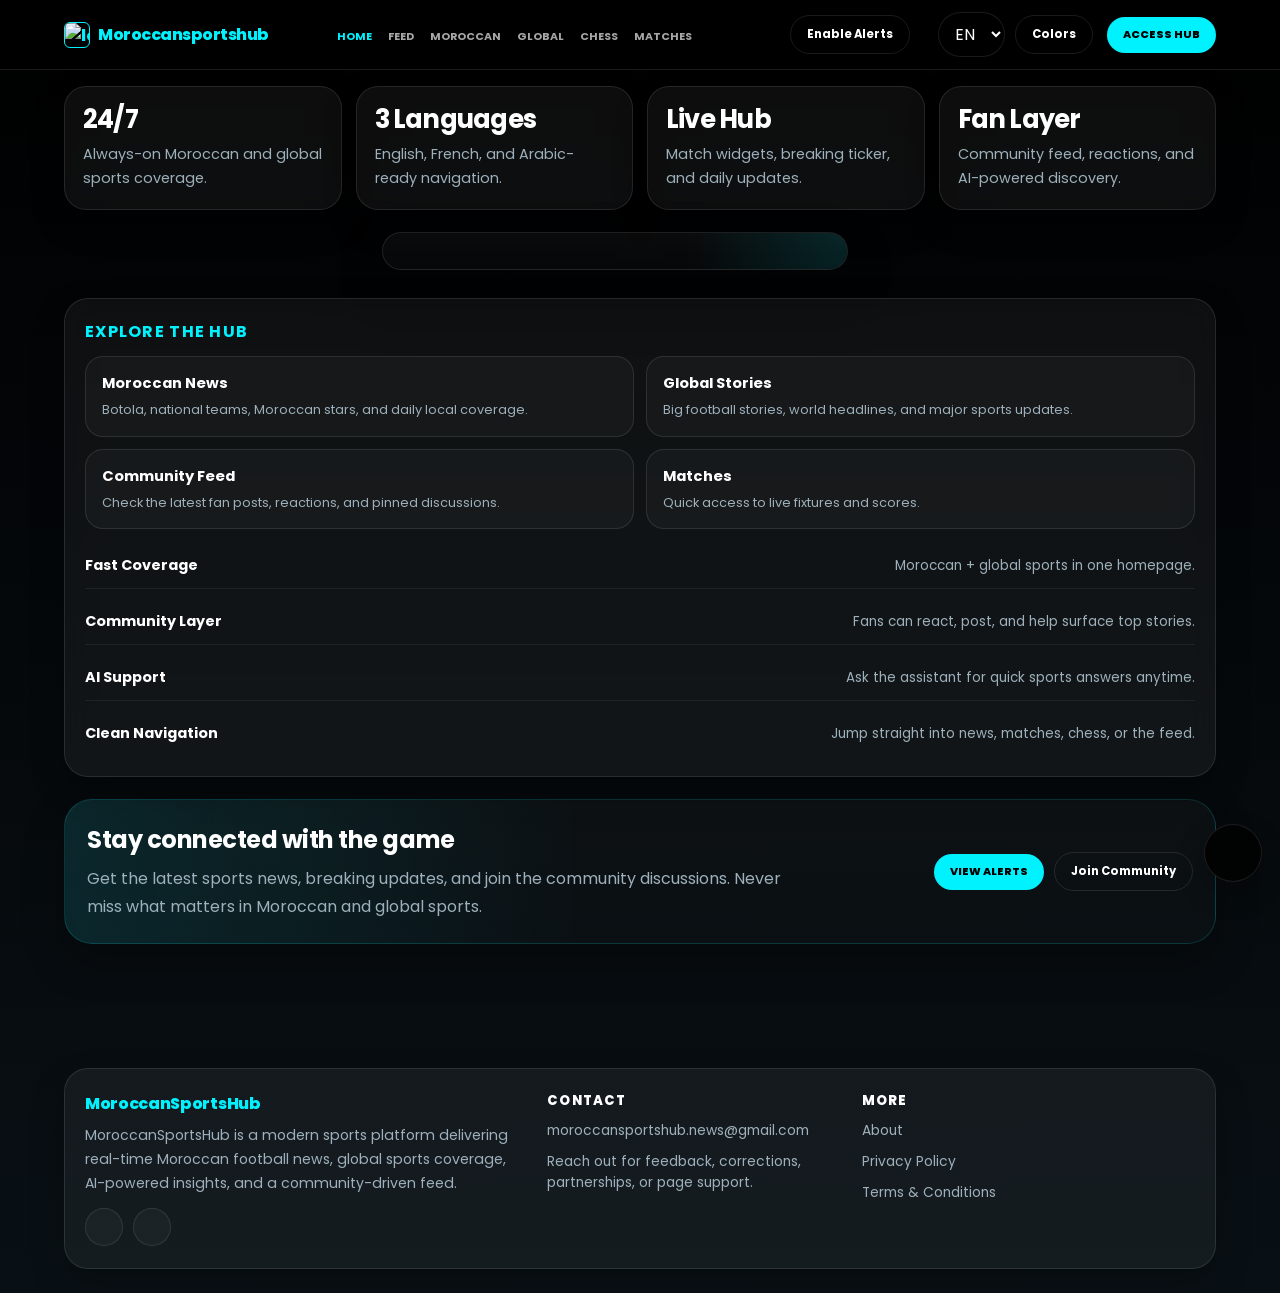
==== index.html @ 0320231d "Update index.html" ====
<!DOCTYPE html>
<html lang="en" dir="ltr">
<head>
  <meta charset="UTF-8" />
  <meta name="viewport" content="width=device-width, initial-scale=1.0" />
  <title>MoroccanSportsHub | Moroccan Football News, Botola, Atlas Lions & Live Scores</title>
  <!-- avatar-fix-v3: strict unsigned Cloudinary upload -->

  <meta name="description" content="MoroccanSportsHub delivers Moroccan football news, Botola updates, Atlas Lions coverage, transfers, live scores, fixtures, and major global sports stories in English, French, and Arabic." />
  <link rel="canonical" href="https://moroccansportshub.com/" />
  <meta property="og:title" content="MoroccanSportsHub | Moroccan Football News, Botola, Atlas Lions & Live Scores" />
  <meta property="og:description" content="Moroccan football news, Botola updates, Atlas Lions coverage, live scores, fixtures, transfers, and major global sports stories." />
  <meta property="og:type" content="website" />
  <meta name="twitter:card" content="summary_large_image" />
  <meta name="twitter:title" content="MoroccanSportsHub | Moroccan Football News, Botola, Atlas Lions & Live Scores" />
  <meta name="twitter:description" content="Moroccan football news, Botola updates, Atlas Lions coverage, live scores, fixtures, transfers, and major global sports stories." />
  <meta name="robots" content="index,follow,max-image-preview:large" />
  <meta name="keywords" content="Moroccan football news, Botola Pro news, Atlas Lions news, Morocco live scores, Morocco fixtures, Moroccan transfers, Wydad news, Raja news, FAR Rabat news, MoroccanSportsHub, global sports news" />
  <meta property="og:site_name" content="MoroccanSportsHub" />
  <meta property="og:url" content="https://moroccansportshub.com/" />
  <meta property="og:image" content="https://github.com/MCrashOut/Moroccansportsnews/blob/main/favicon.png/icon.png?raw=true" />
  <meta property="og:image:alt" content="MoroccanSportsHub logo" />
  <meta property="og:locale" content="en_US" />
  <meta name="twitter:image" content="https://github.com/MCrashOut/Moroccansportsnews/blob/main/favicon.png/icon.png?raw=true" />

  <link rel="manifest" href="manifest.json" />
  <meta name="theme-color" content="#000000" />
  <meta name="apple-mobile-web-app-capable" content="yes" />
  <meta name="mobile-web-app-capable" content="yes" />
  <meta name="apple-mobile-web-app-status-bar-style" content="black" />
  <link rel="icon" type="image/png" href="https://github.com/MCrashOut/Moroccansportsnews/blob/main/favicon.png/icon.png?raw=true" />
  <link rel="preconnect" href="https://fonts.googleapis.com" />
  <link rel="preconnect" href="https://fonts.gstatic.com" crossorigin />
  <link rel="preconnect" href="https://code.jquery.com" />
  <link rel="preconnect" href="https://cdnjs.cloudflare.com" />
  <link rel="preconnect" href="https://www.gstatic.com" />
  <link href="https://fonts.googleapis.com/css2?family=Poppins:wght@300;400;600;800&family=Playfair+Display:wght@700&display=swap" rel="stylesheet" />

  <script src="https://code.jquery.com/jquery-3.7.1.min.js"></script>
  <script src="https://cdnjs.cloudflare.com/ajax/libs/chess.js/0.10.3/chess.min.js"></script>
  <script src="https://cdnjs.cloudflare.com/ajax/libs/chessboard-js/1.0.0/chessboard-1.0.0.min.js"></script>
  <link rel="stylesheet" href="https://cdnjs.cloudflare.com/ajax/libs/chessboard-js/1.0.0/chessboard-1.0.0.min.css" />
  <script src="https://cdnjs.cloudflare.com/ajax/libs/font-awesome/6.5.2/js/all.min.js"></script>

  <script src="https://www.gstatic.com/firebasejs/10.7.1/firebase-app-compat.js"></script>
  <script src="https://www.gstatic.com/firebasejs/10.7.1/firebase-auth-compat.js"></script>
  <script src="https://www.gstatic.com/firebasejs/10.7.1/firebase-firestore-compat.js"></script>
  <script src="https://www.gstatic.com/firebasejs/10.7.1/firebase-storage-compat.js"></script>

  <script src="https://cdn.onesignal.com/sdks/web/v16/OneSignalSDK.page.js" defer></script>
  


  <script>
    window.OneSignalDeferred = window.OneSignalDeferred || [];
    OneSignalDeferred.push(async function(OneSignal) {
      await OneSignal.init({
        appId: "46c5b523-3a97-496f-bdab-acf12982bb4f",
        notifyButton: { enable: true },
        promptOptions: {
          slidedown: {
            enabled: true,
            autoPrompt: true,
            pageViews: 1,
            timeDelay: 3
          }
        }
      });
    });
  </script>

  <style>
    :root {
      --bg: #000000;
      --bg2: #091015;
      --card: rgba(255,255,255,.05);
      --border: rgba(255,255,255,.10);
      --text: #ffffff;
      --dim: #9db0bb;
      --cyan: #00f2fe;
      --red: #c1272d;
      --amber: #ffb020;
      --green: #1cc98a;
      --shadow: rgba(0,0,0,.28);
      --input-bg: #000000;
    }

    body.light {
      --bg: #f5f8fb;
      --bg2: #e9f0f7;
      --card: rgba(255,255,255,.78);
      --border: rgba(15,23,42,.10);
      --text: #0f172a;
      --dim: #475569;
      --cyan: #0ea5e9;
      --red: #dc2626;
      --amber: #d97706;
      --green: #16a34a;
      --shadow: rgba(15,23,42,.08);
      --input-bg: #ffffff;
    }

    * { box-sizing: border-box; margin: 0; padding: 0; font-family: Poppins, sans-serif; }
    html, body { min-height: 100%; }
    body {
      background: linear-gradient(180deg, var(--bg) 0%, var(--bg2) 100%);
      color: var(--text);
      overflow-x: hidden;
    }

    a { color: inherit; text-decoration: none; }
    button, select, input, textarea { font: inherit; }

    header {
      position: fixed;
      top: 0;
      left: 0;
      width: 100%;
      z-index: 3000;
      display: flex;
      align-items: center;
      justify-content: space-between;
      gap: 16px;
      padding: 12px 5%;
      background: color-mix(in srgb, var(--bg) 92%, transparent);
      backdrop-filter: blur(18px);
      border-bottom: 1px solid var(--border);
    }

    .logo {
      display: flex;
      align-items: center;
      gap: 8px;
      font-weight: 800;
      letter-spacing: -.5px;
      cursor: pointer;
      white-space: nowrap;
      color: var(--cyan);
    }
    .logo img {
      width: 26px;
      height: 26px;
      border-radius: 6px;
      border: 1px solid var(--cyan);
    }

    nav ul {
      display: flex;
      list-style: none;
      gap: 16px;
      align-items: center;
    }
    nav a {
      font-size: .68rem;
      text-transform: uppercase;
      font-weight: 700;
      opacity: .65;
      cursor: pointer;
    }
    nav a.active, nav a:hover { opacity: 1; color: var(--cyan); }

    .header-right {
      display: flex;
      align-items: center;
      gap: 14px;
    }

    .icon-btn {
      border: 0;
      background: transparent;
      color: var(--text);
      font-size: 1rem;
      cursor: pointer;
    }
    .icon-btn:hover { color: var(--cyan); }

    .mobile-menu-btn {
      display: none;
    }

    .auth-btn, .solid-btn {
      border: 0;
      background: var(--cyan);
      color: #000;
      font-weight: 800;
      text-transform: uppercase;
      border-radius: 999px;
      padding: 10px 16px;
      font-size: .68rem;
      cursor: pointer;
    }

    .ghost-btn {
      border: 1px solid var(--border);
      background: transparent;
      color: var(--text);
      border-radius: 999px;
      padding: 10px 16px;
      font-size: .72rem;
      font-weight: 700;
      cursor: pointer;
    }

    .amber-btn {
      border: 0;
      background: var(--amber);
      color: #000;
      border-radius: 999px;
      padding: 10px 16px;
      font-size: .72rem;
      font-weight: 700;
      cursor: pointer;
    }

    .green-btn {
      border: 0;
      background: var(--green);
      color: #000;
      border-radius: 999px;
      padding: 10px 16px;
      font-size: .72rem;
      font-weight: 700;
      cursor: pointer;
    }

    .page {
      display: none;
      min-height: 100vh;
      padding: 86px 5% 96px;
      animation: fade .22s ease;
    }
    .page.active { display: block; }
    @keyframes fade { from { opacity: 0 } to { opacity: 1 } }

    .search-overlay {
      position: fixed;
      top: 58px;
      left: 0;
      width: 100%;
      z-index: 2800;
      background: var(--bg);
      border-bottom: 1px solid var(--cyan);
      padding: 14px 5%;
      display: none;
      align-items: center;
      gap: 12px;
    }
    .search-overlay input {
      flex: 1;
      border: 0;
      outline: none;
      background: transparent;
      color: var(--text);
      font-size: 1rem;
    }

    .notif-wrap { position: relative; }
    .notif-badge {
      position: absolute;
      top: -8px;
      right: -8px;
      background: var(--red);
      color: #fff;
      font-size: .58rem;
      border-radius: 999px;
      min-width: 18px;
      height: 18px;
      display: none;
      align-items: center;
      justify-content: center;
      font-weight: 800;
      padding: 0 5px;
    }
    .notif-panel {
      position: fixed;
      top: 64px;
      right: 5%;
      width: min(360px, 92vw);
      max-height: 70vh;
      z-index: 3500;
      background: var(--bg);
      border: 1px solid var(--border);
      border-top: 2px solid var(--cyan);
      border-radius: 20px;
      overflow: hidden;
      display: none;
      box-shadow: 0 20px 50px rgba(0,0,0,.45);
    }
    .notif-header {
      padding: 14px 16px;
      display: flex;
      justify-content: space-between;
      align-items: center;
      border-bottom: 1px solid var(--border);
      font-size: .76rem;
      font-weight: 800;
      color: var(--cyan);
    }
    .notif-list {
      max-height: calc(70vh - 48px);
      overflow-y: auto;
    }
    .notif-item {
      padding: 14px 16px;
      border-bottom: 1px solid rgba(255,255,255,.05);
      font-size: .76rem;
      color: var(--dim);
      cursor: pointer;
    }
    .notif-item:hover { background: rgba(255,255,255,.04); }
    .notif-item.unread {
      background: rgba(0,242,254,.05);
      color: var(--text);
      border-left: 3px solid var(--cyan);
    }

    .home-grid {
      display: grid;
      grid-template-columns: 290px minmax(0, 1fr) 340px;
      gap: 28px;
      align-items: start;
    }
    .side-col {
      border-right: 1px solid var(--border);
      padding-right: 20px;
    }
    .side-item {
      padding: 14px 0;
      border-bottom: 1px solid rgba(255,255,255,.06);
      cursor: pointer;
      transition: transform .18s ease, color .18s ease, opacity .18s ease;
    }
    .side-item h4 {
      font-size: .86rem;
      font-weight: 600;
      color: var(--dim);
      line-height: 1.55;
    }
    .side-item:hover {
      transform: translateX(4px);
    }
    .side-item:hover h4 { color: var(--cyan); }

    .feature {
      position: relative;
      background: linear-gradient(180deg, rgba(255,255,255,.04), rgba(255,255,255,.02));
      border: 1px solid var(--border);
      border-radius: 28px;
      padding: 18px;
      box-shadow: 0 20px 48px var(--shadow);
      overflow: hidden;
    }
    .feature::before {
      content: "";
      position: absolute;
      inset: 0;
      background: radial-gradient(circle at top right, rgba(0,242,254,.12), transparent 35%);
      pointer-events: none;
    }
    .hero-kicker {
      display: inline-flex;
      align-items: center;
      gap: 8px;
      margin-bottom: 12px;
      padding: 8px 12px;
      border-radius: 999px;
      border: 1px solid rgba(0,242,254,.22);
      background: rgba(0,242,254,.10);
      color: var(--cyan);
      font-size: .72rem;
      font-weight: 800;
      text-transform: uppercase;
      letter-spacing: .08em;
    }
    .hero-meta {
      display: flex;
      gap: 10px;
      flex-wrap: wrap;
      align-items: center;
      margin: 0 0 16px;
    }
    .hero-pill {
      display: inline-flex;
      align-items: center;
      gap: 6px;
      padding: 7px 11px;
      border-radius: 999px;
      background: rgba(255,255,255,.05);
      border: 1px solid var(--border);
      color: var(--dim);
      font-size: .72rem;
      font-weight: 700;
    }
    .feature h1 {
      font-family: 'Playfair Display', serif;
      font-size: clamp(2rem, 3.4vw, 3rem);
      line-height: 1.04;
      margin-bottom: 16px;
      cursor: pointer;
      max-width: 14ch;
      letter-spacing: -.03em;
    }
    .feature img {
      width: 100%;
      min-height: 320px;
      max-height: 520px;
      object-fit: cover;
      border-radius: 22px;
      border: 1px solid var(--border);
      margin-bottom: 16px;
      cursor: pointer;
      display: block;
      box-shadow: 0 18px 40px rgba(0,0,0,.24);
    }
    .feature-summary {
      color: var(--dim);
      line-height: 1.75;
      font-size: .98rem;
      max-width: 68ch;
      margin-bottom: 16px;
    }
    .feature-cta-row {
      display: flex;
      align-items: center;
      justify-content: space-between;
      gap: 14px;
      flex-wrap: wrap;
    }
    .feature-cta-row .solid-btn {
      padding: 12px 18px;
      font-size: .76rem;
      box-shadow: 0 14px 30px rgba(0,242,254,.18);
    }

    .mini-card, .post-card, .profile-box, .board-box, .widget-area {
      background: var(--card);
      border: 1px solid var(--border);
      border-radius: 22px;
      padding: 20px;
      backdrop-filter: blur(14px);
      box-shadow: 0 14px 32px var(--shadow);
    }

    .mini-card {
      margin-bottom: 14px;
      cursor: pointer;
      transition: transform .18s ease, border-color .18s ease, box-shadow .18s ease;
    }
    .mini-card:hover {
      transform: translateY(-4px);
      border-color: rgba(0,242,254,.26);
      box-shadow: 0 20px 40px rgba(0,0,0,.28);
    }
    .mini-card h3 {
      font-size: 1.02rem;
      line-height: 1.42;
      margin-bottom: 10px;
      letter-spacing: -.01em;
    }
    .mini-card p {
      color: var(--dim);
      line-height: 1.65;
      font-size: .84rem;
    }
    .mini-card img, .feature img, #detail-image-wrap img {
      image-rendering: auto;
      filter: saturate(1.04) contrast(1.03);
    }
    html[dir="rtl"] .hero-meta, html[dir="rtl"] .detail-top-meta, html[dir="rtl"] .mini-card-meta, html[dir="rtl"] .hero-floating-badges {
      justify-content: flex-start;
    }
    .mini-card-tag {
      display: inline-flex;
      align-items: center;
      gap: 8px;
      color: var(--cyan);
      font-size: .7rem;
      margin-bottom: 10px;
      font-weight: 800;
      text-transform: uppercase;
      letter-spacing: .08em;
    }

    .section-title {
      font-size: 1.08rem;
      margin-bottom: 18px;
      color: var(--cyan);
      text-transform: uppercase;
      letter-spacing: .14em;
      font-weight: 800;
    }

    .feed-shell { max-width: 900px; margin: 0 auto; }
    .composer {
      background: var(--card);
      border: 1px solid var(--border);
      border-radius: 999px;
      padding: 14px 18px;
      display: flex;
      justify-content: space-between;
      align-items: center;
      margin-bottom: 22px;
      cursor: pointer;
      box-shadow: 0 12px 28px var(--shadow);
    }
    .composer span { color: var(--dim); font-size: .88rem; }

    .post-card {
      position: relative;
      margin-bottom: 18px;
    }
    .post-card.pinned {
      border: 2px solid var(--cyan);
      box-shadow: 0 0 0 1px rgba(0,242,254,.15), 0 18px 40px var(--shadow);
    }
    .post-meta {
      display: flex;
      align-items: center;
      justify-content: space-between;
      gap: 12px;
      margin-bottom: 10px;
    }
    .post-user {
      color: var(--cyan);
      font-weight: 800;
      font-size: .92rem;
    }
    .post-time { color: var(--dim); font-size: .74rem; }
    .post-text { line-height: 1.65; color: var(--text); white-space: pre-wrap; }

    .post-media {
      margin-top: 14px;
      border-radius: 16px;
      overflow: hidden;
      border: 1px solid var(--border);
      background: rgba(0,0,0,.15);
    }
    .post-media img, .post-media video {
      width: 100%;
      max-height: 480px;
      display: block;
      object-fit: cover;
      background: #000;
    }

    .admin-controls {
      position: absolute;
      top: 18px;
      right: 18px;
      display: flex;
      gap: 14px;
      align-items: center;
    }
    .admin-controls i {
      cursor: pointer;
      opacity: .48;
      transition: .2s;
    }
    .admin-controls i:hover { opacity: 1; }
    .pin-on { color: var(--cyan); opacity: 1 !important; }
    .ban-on { color: var(--amber); opacity: 1 !important; }
    .delete-on { color: var(--red); }

    .post-actions, .reaction-bar {
      display: flex;
      gap: 14px;
      align-items: center;
      border-top: 1px solid var(--border);
      margin-top: 16px;
      padding-top: 14px;
      flex-wrap: wrap;
    }
    .feed-react-btn, .react-btn, .share-btn {
      border: 0;
      background: transparent;
      color: var(--text);
      display: inline-flex;
      align-items: center;
      gap: 6px;
      filter: grayscale(1);
      font-weight: 700;
      font-size: .88rem;
      cursor: pointer;
    }
    .feed-react-btn.active, .react-btn.active, .share-btn:hover {
      color: var(--cyan);
      filter: grayscale(0);
    }
    .react-count { color: var(--cyan); font-weight: 800; }

    .profile-box {
      max-width: 520px;
      margin: 24px auto;
      border-radius: 24px;
      text-align: center;
    }
    .profile-email { color: var(--dim); margin: 8px 0 18px; }
    .profile-avatar-wrap { display:flex; flex-direction:column; align-items:center; gap:12px; margin:8px 0 18px; }
    .profile-avatar-preview {
      width: 92px;
      height: 92px;
      border-radius: 50%;
      object-fit: cover;
      border: 2px solid var(--border);
      background: color-mix(in srgb, var(--bg) 82%, var(--card));
      box-shadow: 0 10px 24px var(--shadow);
    }
    .profile-avatar-fallback {
      width: 92px;
      height: 92px;
      border-radius: 50%;
      border: 2px solid var(--border);
      display:flex;
      align-items:center;
      justify-content:center;
      font-weight: 800;
      color: var(--cyan);
      background: color-mix(in srgb, var(--bg) 82%, var(--card));
      box-shadow: 0 10px 24px var(--shadow);
      font-size: 1.25rem;
    }
    .profile-file-note {
      color: var(--dim);
      font-size: .75rem;
      line-height: 1.5;
      text-align: center;
      margin-top: 2px;
    }
    .post-user-wrap {
      display:flex;
      align-items:center;
      gap:12px;
      min-width: 0;
    }
    .post-avatar {
      width: 42px;
      height: 42px;
      border-radius: 50%;
      object-fit: cover;
      border: 1px solid var(--border);
      background: color-mix(in srgb, var(--bg) 82%, var(--card));
      flex-shrink: 0;
    }
    .post-avatar-fallback {
      width: 42px;
      height: 42px;
      border-radius: 50%;
      border: 1px solid var(--border);
      display:flex;
      align-items:center;
      justify-content:center;
      color: var(--cyan);
      font-weight: 800;
      background: color-mix(in srgb, var(--bg) 82%, var(--card));
      flex-shrink: 0;
      font-size: .9rem;
    }
    .post-user-copy { min-width:0; }
    .post-user-copy .post-user, .post-user-copy .post-time { overflow-wrap:anywhere; }

    .news-grid {
      display: grid;
      grid-template-columns: repeat(auto-fill, minmax(280px, 1fr));
      gap: 18px;
    }

    .admin-grid {
      display: grid;
      grid-template-columns: 1fr;
      gap: 18px;
      max-width: 900px;
      margin: 0 auto;
    }

    .admin-user-row {
      display: flex;
      flex-wrap: wrap;
      justify-content: space-between;
      gap: 14px;
      align-items: center;
    }

    .board-box {
      max-width: 560px;
      margin: 28px auto 0;
      text-align: center;
    }
    #myBoard { max-width: 100%; width: 460px; margin: 0 auto; }

    .widget-area {
      background: var(--card);
      min-height: 800px;
      border-radius: 20px;
      border: 1px solid var(--border);
      padding: 10px;
      overflow: hidden;
    }

    .file-note {
      color: var(--dim);
      font-size: .75rem;
      text-align: left;
      margin-top: 6px;
    }

    .top-controls {
      display: flex;
      gap: 10px;
      align-items: center;
      flex-wrap: wrap;
    }
    .top-controls select {
      background: var(--input-bg);
      color: var(--text);
      border: 1px solid var(--border);
      border-radius: 999px;
      padding: 9px 12px;
      outline: none;
    }

    .modal {
      display: none;
      position: fixed;
      inset: 0;
      z-index: 5000;
      background: rgba(0,0,0,.95);
      align-items: flex-start;
      justify-content: center;
      padding: max(18px, env(safe-area-inset-top, 0px) + 18px) 16px 24px;
      overflow-y: auto;
      -webkit-overflow-scrolling: touch;
    }
    .modal-content {
      position: relative;
      width: min(560px, 92vw);
      margin: auto;
      background: color-mix(in srgb, var(--bg) 92%, var(--card));
      border: 1px solid var(--border);
      border-radius: 28px;
      padding: 28px;
      text-align: center;
      color: var(--text);
      max-height: calc(100vh - 48px);
      overflow-y: auto;
    }
    .close {
      position: absolute;
      top: 14px;
      right: 20px;
      color: var(--cyan);
      font-size: 2rem;
      cursor: pointer;
    }
    .auth-tabs-row {
      display: flex;
      border-bottom: 1px solid var(--border);
      margin-bottom: 18px;
    }
    .auth-tab {
      flex: 1;
      padding: 12px;
      cursor: pointer;
      font-weight: 800;
      opacity: .4;
    }
    .auth-tab.active {
      color: var(--cyan);
      opacity: 1;
      border-bottom: 3px solid var(--cyan);
    }
    .auth-input, textarea, input[type="file"] {
      width: 100%;
      background: var(--input-bg);
      border: 1px solid var(--border);
      border-radius: 14px;
      color: var(--text);
      outline: none;
      padding: 14px;
      margin: 10px 0;
      resize: vertical;
    }

    .mobile-drawer {
      display: none;
      position: fixed;
      top: 0;
      left: -320px;
      width: 300px;
      max-width: 85vw;
      height: 100vh;
      background: color-mix(in srgb, var(--bg) 96%, transparent);
      border-right: 1px solid var(--border);
      z-index: 4500;
      transition: left .25s ease;
      padding: 18px 16px;
      overflow-y: auto;
      backdrop-filter: blur(18px);
    }
    .mobile-drawer.open { left: 0; }

    .drawer-backdrop {
      display: none;
      position: fixed;
      inset: 0;
      background: rgba(0,0,0,.65);
      z-index: 4400;
    }
    .drawer-backdrop.show { display: block; }

    .drawer-head {
      display: flex;
      align-items: center;
      justify-content: space-between;
      margin-bottom: 18px;
    }

    .drawer-top-actions {
      display: flex;
      flex-direction: column;
      gap: 10px;
      margin-bottom: 18px;
    }

    .drawer-links {
      display: flex;
      flex-direction: column;
      gap: 10px;
    }
    .drawer-links button {
      width: 100%;
      border: 1px solid var(--border);
      background: rgba(255,255,255,.03);
      color: var(--text);
      border-radius: 16px;
      padding: 14px;
      display: flex;
      gap: 12px;
      align-items: flex-start;
      text-align: left;
      cursor: pointer;
    }
    .drawer-links button i {
      color: var(--cyan);
      font-size: 1rem;
      margin-top: 2px;
    }
    .drawer-links button div {
      display: flex;
      flex-direction: column;
      gap: 2px;
    }
    .drawer-links button div span {
      color: var(--dim);
      font-size: .75rem;
      line-height: 1.4;
    }

    @media (max-width: 1100px) {
      .home-grid { grid-template-columns: 1fr; }
      .side-col { border-right: none; padding-right: 0; }
    }

    @media (max-width: 1024px) {
      header nav { display: none; }
      .page { padding-bottom: 104px; }
      .desktop-only-mobile-hide { display: none !important; }
      .mobile-menu-btn { display: inline-flex; }
      .mobile-drawer { display: block; }
    }

    @media (max-width: 640px) {
      header { padding: 12px 14px; }
      .logo { font-size: .98rem; }
      .logo img { width: 22px; height: 22px; }
      .header-right { gap: 10px; }
      .auth-btn, .solid-btn, .ghost-btn, .amber-btn, .green-btn { padding: 10px 14px; }
      .feature h1 { font-size: 1.85rem; }
      .feature img { min-height: 230px; max-height: 360px; }
      .feature-summary { font-size: .9rem; }
      .post-card, .mini-card, .profile-box, .board-box, .widget-area, .feature { padding: 16px; }
      .section-title { font-size: 1rem; }
      .notif-panel { right: 14px; width: calc(100vw - 28px); }
      .page { padding: 78px 14px 100px; }
      .desktop-mobile-hide { display: none !important; }
    }

    html[dir="rtl"] body,
    html[dir="rtl"] .drawer-links button,
    html[dir="rtl"] .notif-item,
    html[dir="rtl"] .post-text,
    html[dir="rtl"] .modal-content,
    html[dir="rtl"] .mini-card,
    html[dir="rtl"] .post-card,
    html[dir="rtl"] .feature,
    html[dir="rtl"] .profile-box {
      text-align: right;
    }

    .drawer-label {
      margin: 10px 2px 2px;
      font-size: .68rem;
      letter-spacing: .08em;
      text-transform: uppercase;
      color: var(--dim);
      font-weight: 800;
    }

    .filter-bar { display:flex; gap:10px; flex-wrap:wrap; margin-bottom:18px; }
    .filter-chip { border:1px solid var(--border); background:transparent; color:var(--text); border-radius:999px; padding:10px 14px; font-weight:700; cursor:pointer; font-size:.8rem; }
    .filter-chip.active, .filter-chip:hover { background:var(--cyan); color:#000; border-color:var(--cyan); }
    .category-card { cursor:pointer; min-height:170px; display:flex; flex-direction:column; justify-content:space-between; }
    .category-card h3 { font-size:1.15rem; margin-bottom:8px; }
    .category-card p { color:var(--dim); line-height:1.6; font-size:.88rem; }
    .subpage-top { display:flex; justify-content:space-between; align-items:center; gap:12px; flex-wrap:wrap; margin-bottom:16px; }
    .color-grid { display:grid; grid-template-columns:repeat(2,1fr); gap:12px; text-align:left; margin-top:16px; }
    .color-grid label { font-size:.75rem; color:var(--dim); font-weight:700; }
    .color-grid input[type="color"] { width:100%; height:44px; border:none; background:transparent; padding:0; }
    @media (max-width:640px){ .color-grid { grid-template-columns:1fr; } }

    @media (max-width: 767px) {
      #desktop-color-btn,
      .drawer-color-btn {
        display: none !important;
      }
    }

    .ai-fab {
      position: fixed;
      right: 18px;
      bottom: 18px;
      z-index: 4600;
      width: 58px;
      height: 58px;
      border-radius: 999px;
      border: 1px solid var(--border);
      background: color-mix(in srgb, var(--bg) 88%, var(--card));
      color: var(--cyan);
      display: flex;
      align-items: center;
      justify-content: center;
      box-shadow: 0 12px 28px var(--shadow);
      cursor: pointer;
      backdrop-filter: blur(12px);
    }
    .ai-panel {
      position: fixed;
      right: 18px;
      bottom: 86px;
      width: min(360px, calc(100vw - 28px));
      max-height: 70vh;
      z-index: 4601;
      display: none;
      flex-direction: column;
      background: color-mix(in srgb, var(--bg) 92%, var(--card));
      border: 1px solid var(--border);
      border-radius: 20px;
      box-shadow: 0 20px 50px rgba(0,0,0,.45);
      overflow: hidden;
      backdrop-filter: blur(16px);
    }
    .ai-header {
      padding: 14px 16px;
      border-bottom: 1px solid var(--border);
      color: var(--cyan);
      font-weight: 800;
      display: flex;
      justify-content: space-between;
      align-items: center;
      gap: 12px;
    }
    .ai-messages {
      padding: 14px;
      overflow-y: auto;
      display: flex;
      flex-direction: column;
      gap: 10px;
      min-height: 180px;
      max-height: 42vh;
    }
    .ai-msg {
      padding: 10px 12px;
      border-radius: 14px;
      line-height: 1.5;
      font-size: .84rem;
      white-space: pre-wrap;
    }
    .ai-msg.bot {
      background: var(--card);
      border: 1px solid var(--border);
      color: var(--text);
    }
    .ai-msg.user {
      align-self: flex-end;
      background: rgba(0,242,254,.14);
      border: 1px solid rgba(0,242,254,.25);
      color: var(--text);
    }
    .ai-quick {
      padding: 0 14px 12px;
      display: flex;
      flex-wrap: wrap;
      gap: 8px;
    }
    .ai-quick button {
      border: 1px solid var(--border);
      background: transparent;
      color: var(--text);
      border-radius: 999px;
      padding: 8px 10px;
      font-size: .72rem;
      cursor: pointer;
    }
    .ai-input-wrap {
      display: flex;
      gap: 8px;
      padding: 14px;
      border-top: 1px solid var(--border);
    }
    .ai-input-wrap input {
      flex: 1;
      min-width: 0;
      background: var(--input-bg);
      color: var(--text);
      border: 1px solid var(--border);
      border-radius: 12px;
      padding: 12px;
      outline: none;
    }
    @media (max-width: 1024px) {
      .ai-fab { bottom: 84px; }
      .ai-panel { bottom: 152px; }
    }


    /* ===== NEXT UPGRADE PACK ===== */
    .breaking-ticker {
      margin: 0 5%;
      margin-top: 74px;
      margin-bottom: -52px;
      position: relative;
      z-index: 2500;
      border: 1px solid var(--border);
      border-radius: 18px;
      background: linear-gradient(90deg, rgba(193,39,45,.18), rgba(0,242,254,.08));
      box-shadow: 0 12px 28px var(--shadow);
      overflow: hidden;
    }
    .breaking-ticker-inner {
      display: grid;
      grid-template-columns: 150px minmax(0, 1fr);
      align-items: center;
      min-height: 48px;
    }
    .ticker-label {
      height: 100%;
      display: flex;
      align-items: center;
      justify-content: center;
      gap: 8px;
      background: rgba(193,39,45,.30);
      color: #fff;
      font-size: .74rem;
      font-weight: 900;
      text-transform: uppercase;
      letter-spacing: .10em;
      padding: 0 14px;
      white-space: nowrap;
    }
    .ticker-track {
      position: relative;
      overflow: hidden;
      min-width: 0;
    }
    .ticker-scroll {
      display: inline-flex;
      align-items: center;
      gap: 30px;
      white-space: nowrap;
      padding-left: 22px;
      animation: tickerMove 42s linear infinite;
      will-change: transform;
    }
    .ticker-item {
      display: inline-flex;
      align-items: center;
      gap: 10px;
      color: var(--text);
      font-size: .84rem;
      font-weight: 700;
      cursor: pointer;
    }
    .ticker-item i {
      color: var(--gold);
    }
    @keyframes tickerMove {
      0% { transform: translateX(0); }
      100% { transform: translateX(-50%); }
    }

    .skeleton-card,
    .skeleton-line,
    .skeleton-pill {
      position: relative;
      overflow: hidden;
      background: rgba(255,255,255,.06);
    }
    .skeleton-card::after,
    .skeleton-line::after,
    .skeleton-pill::after {
      content: "";
      position: absolute;
      inset: 0;
      transform: translateX(-100%);
      background: linear-gradient(90deg, transparent, rgba(255,255,255,.14), transparent);
      animation: shimmer 1.4s infinite;
    }
    @keyframes shimmer {
      100% { transform: translateX(100%); }
    }
    .home-skeleton {
      display: grid;
      grid-template-columns: 290px minmax(0, 1fr) 340px;
      gap: 28px;
      align-items: start;
    }
    .skeleton-stack { display: flex; flex-direction: column; gap: 14px; }
    .skeleton-side {
      height: 74px;
      border-radius: 18px;
      border: 1px solid var(--border);
    }
    .skeleton-feature {
      border-radius: 28px;
      border: 1px solid var(--border);
      padding: 18px;
    }
    .skeleton-image {
      width: 100%;
      height: 340px;
      border-radius: 22px;
      margin-bottom: 16px;
    }
    .skeleton-line {
      height: 14px;
      border-radius: 999px;
      margin-bottom: 10px;
    }
    .skeleton-line.w-90 { width: 90%; }
    .skeleton-line.w-70 { width: 70%; }
    .skeleton-line.w-55 { width: 55%; }
    .skeleton-pill {
      width: 110px;
      height: 32px;
      border-radius: 999px;
      margin-bottom: 14px;
    }

    .detail-layout {
      display: grid;
      gap: 18px;
      text-align: left;
    }
    .detail-top-meta {
      display: flex;
      flex-wrap: wrap;
      gap: 10px;
      justify-content: center;
    }
    .detail-chip {
      display: inline-flex;
      align-items: center;
      gap: 7px;
      padding: 8px 12px;
      border-radius: 999px;
      border: 1px solid var(--border);
      background: rgba(255,255,255,.04);
      color: var(--dim);
      font-size: .72rem;
      font-weight: 800;
      text-transform: uppercase;
      letter-spacing: .08em;
    }
    .detail-image-wrap {
      border-radius: 22px;
      overflow: hidden;
      border: 1px solid var(--border);
      background: rgba(255,255,255,.03);
      box-shadow: 0 18px 38px rgba(0,0,0,.26);
    }
    .detail-image-wrap img {
      width: 100%;
      max-height: 360px;
      object-fit: cover;
      display: block;
    }
    .detail-summary {
      color: var(--text);
      line-height: 1.8;
      font-size: .96rem;
      background: rgba(255,255,255,.03);
      border: 1px solid var(--border);
      border-radius: 18px;
      padding: 18px;
    }

    @media (max-width: 1100px) {
      .home-skeleton { grid-template-columns: 1fr; }
      .breaking-ticker { margin-bottom: -40px; }
    }
    @media (max-width: 640px) {
      .site-footer { margin: 22px 14px 18px; padding: 18px 16px; }
      .footer-grid { grid-template-columns: 1fr; }
      .breaking-ticker {
        margin: 66px 14px -34px;
      }
      .breaking-ticker-inner {
        grid-template-columns: 1fr;
      }
      .ticker-label {
        justify-content: flex-start;
        padding: 10px 14px 0;
        background: transparent;
      }
      .ticker-track {
        padding-bottom: 10px;
      }
      .ticker-scroll {
        animation-duration: 34s;
        padding-left: 14px;
      }
      .detail-summary {
        font-size: .9rem;
        padding: 14px;
      }
      .modal {
        padding-top: max(12px, env(safe-area-inset-top, 0px) + 12px);
      }
      .modal-content {
        width: min(560px, calc(100vw - 20px));
        max-height: calc(100vh - 24px);
        border-radius: 22px;
        padding: 18px;
      }
    }

  
    .site-footer {
      margin: 28px 5% 24px;
      border: 1px solid var(--border);
      border-radius: 24px;
      background: var(--card);
      box-shadow: 0 14px 32px var(--shadow);
      padding: 22px 20px;
    }
    .footer-grid {
      display: grid;
      grid-template-columns: 1.2fr .8fr .9fr;
      gap: 18px;
      align-items: start;
    }
    .footer-brand { color: var(--cyan); font-weight: 800; margin-bottom: 8px; letter-spacing: -.02em; }
    .footer-copy { color: var(--dim); line-height: 1.7; font-size: .88rem; }
    .footer-title { color: var(--text); font-size: .82rem; font-weight: 800; text-transform: uppercase; letter-spacing: .08em; margin-bottom: 10px; }
    .footer-links, .footer-contact { display: flex; flex-direction: column; gap: 10px; }
    .footer-links a, .footer-contact a, .footer-contact span { color: var(--dim); font-size: .86rem; line-height: 1.5; }
    .footer-links a:hover, .footer-contact a:hover { color: var(--cyan); }
    .footer-social { display: flex; gap: 10px; flex-wrap: wrap; margin-top: 12px; }
    .footer-social a {
      width: 38px; height: 38px; border-radius: 999px; border: 1px solid var(--border);
      display: inline-flex; align-items: center; justify-content: center; color: var(--text); background: rgba(255,255,255,.03);
    }
    .footer-social a:hover { color: var(--cyan); border-color: rgba(0,242,254,.35); }

  
    .home-bottom-section {
      margin-top: 28px;
      display: grid;
      grid-template-columns: 1fr;
      gap: 20px;
      align-items: start;
    }
    .home-bottom-card {
      background: var(--card);
      border: 1px solid var(--border);
      border-radius: 24px;
      padding: 20px;
      box-shadow: 0 14px 32px var(--shadow);
      backdrop-filter: blur(14px);
    }
    .home-bottom-card h3 {
      color: var(--cyan);
      font-size: 1rem;
      margin-bottom: 12px;
      text-transform: uppercase;
      letter-spacing: .08em;
    }
    .home-quick-grid {
      display: grid;
      grid-template-columns: repeat(2, minmax(0, 1fr));
      gap: 12px;
    }
    .home-quick-btn {
      border: 1px solid var(--border);
      border-radius: 18px;
      background: rgba(255,255,255,.03);
      color: var(--text);
      padding: 16px;
      text-align: left;
      cursor: pointer;
      transition: transform .18s ease, border-color .18s ease, background .18s ease;
    }
    .home-quick-btn:hover {
      transform: translateY(-2px);
      border-color: rgba(0,242,254,.28);
      background: rgba(0,242,254,.05);
    }
    .home-quick-btn strong {
      display: block;
      color: var(--text);
      margin-bottom: 6px;
      font-size: .92rem;
    }
    .home-quick-btn span {
      display: block;
      color: var(--dim);
      font-size: .8rem;
      line-height: 1.55;
    }
    .home-mini-list {
      display: flex;
      flex-direction: column;
      gap: 10px;
    }
    .home-mini-row {
      display: flex;
      justify-content: space-between;
      gap: 12px;
      align-items: center;
      padding: 12px 0;
      border-bottom: 1px solid rgba(255,255,255,.06);
      color: var(--dim);
      font-size: .84rem;
    }
    .home-mini-row strong {
      color: var(--text);
      font-size: .9rem;
    }
    .feed-tabs {
      display: flex;
      gap: 10px;
      flex-wrap: wrap;
      margin: 0 0 16px;
    }
    .feed-tab {
      border: 1px solid var(--border);
      background: transparent;
      color: var(--text);
      border-radius: 999px;
      padding: 10px 14px;
      font-size: .8rem;
      font-weight: 700;
      cursor: pointer;
    }
    .feed-tab.active,
    .feed-tab:hover {
      background: var(--cyan);
      color: #000;
      border-color: var(--cyan);
    }

  
    @media (max-width: 900px) {
      .home-bottom-section {
        grid-template-columns: 1fr;
      }
    }
    @media (max-width: 640px) {
      .home-quick-grid {
        grid-template-columns: 1fr;
      }
      .home-bottom-card {
        padding: 16px;
      }
    }

  
    .article-shell {
      max-width: 960px;
      margin: 0 auto;
    }
    .article-back-row {
      display: flex;
      gap: 10px;
      align-items: center;
      margin-bottom: 18px;
      flex-wrap: wrap;
    }
    .article-title {
      font-family: 'Playfair Display', serif;
      font-size: clamp(2rem, 4vw, 3.2rem);
      line-height: 1.08;
      letter-spacing: -.03em;
      margin: 10px 0 14px;
      color: var(--text);
    }
    .article-lead {
      color: var(--dim);
      line-height: 1.8;
      font-size: 1rem;
      margin-bottom: 18px;
    }
    .article-hero {
      border-radius: 26px;
      overflow: hidden;
      border: 1px solid var(--border);
      background: rgba(255,255,255,.03);
      box-shadow: 0 18px 40px rgba(0,0,0,.24);
      margin-bottom: 20px;
    }
    .article-hero img {
      width: 100%;
      max-height: 520px;
      object-fit: cover;
      display: block;
    }
    .article-body-card {
      background: var(--card);
      border: 1px solid var(--border);
      border-radius: 24px;
      padding: 22px;
      box-shadow: 0 14px 32px var(--shadow);
      margin-bottom: 18px;
    }
    .article-body-copy {
      color: var(--text);
      line-height: 1.9;
      font-size: 1rem;
      white-space: pre-wrap;
    }
    .article-side-grid {
      display: grid;
      grid-template-columns: 1fr 1fr;
      gap: 18px;
      margin-top: 18px;
    }
    .article-info-box {
      background: var(--card);
      border: 1px solid var(--border);
      border-radius: 22px;
      padding: 18px;
      box-shadow: 0 14px 32px var(--shadow);
    }
    .article-info-box h3 {
      color: var(--cyan);
      font-size: .94rem;
      margin-bottom: 10px;
      text-transform: uppercase;
      letter-spacing: .08em;
    }
    .article-info-box p {
      color: var(--dim);
      line-height: 1.75;
      font-size: .9rem;
    }

  
    @media (max-width: 900px) {
      .article-side-grid {
        grid-template-columns: 1fr;
      }
    }
    @media (max-width: 640px) {
      .article-body-card,
      .article-info-box {
        padding: 16px;
      }
      .article-title {
        font-size: 2rem;
      }
      .article-lead,
      .article-body-copy {
        font-size: .95rem;
      }
    }

  
    .hero-followup {
      margin-top: 18px;
      display: grid;
      grid-template-columns: 1fr 1fr;
      gap: 14px;
    }
    .hero-followup-card {
      border: 1px solid var(--border);
      border-radius: 20px;
      background: rgba(255,255,255,.03);
      padding: 14px;
      cursor: pointer;
      transition: transform .18s ease, border-color .18s ease, background .18s ease;
    }
    .hero-followup-card:hover {
      transform: translateY(-2px);
      border-color: rgba(0,242,254,.28);
      background: rgba(0,242,254,.04);
    }
    .hero-followup-card strong {
      display: block;
      color: var(--text);
      line-height: 1.45;
      margin-bottom: 8px;
      font-size: .92rem;
    }
    .hero-followup-card span {
      display: block;
      color: var(--dim);
      font-size: .8rem;
      line-height: 1.6;
    }
    @media (max-width: 640px) {
      .hero-followup {
        grid-template-columns: 1fr;
        gap: 10px;
      }
      .hero-followup-card {
        padding: 14px;
      }
    }

    .article-engagement-grid {
      display: grid;
      grid-template-columns: .95fr 1.05fr;
      gap: 18px;
      margin-top: 18px;
    }
    .article-engagement-card {
      background: var(--card);
      border: 1px solid var(--border);
      border-radius: 22px;
      padding: 18px;
      box-shadow: 0 14px 32px var(--shadow);
    }
    .article-reaction-grid {
      display: grid;
      grid-template-columns: repeat(3, minmax(0, 1fr));
      gap: 12px;
      margin-top: 12px;
    }
    .article-react-btn {
      border: 1px solid var(--border);
      background: rgba(255,255,255,.03);
      color: var(--text);
      border-radius: 18px;
      padding: 14px 12px;
      text-align: left;
      cursor: pointer;
      transition: transform .18s ease, border-color .18s ease, background .18s ease;
    }
    .article-react-btn:hover,
    .article-react-btn.active {
      transform: translateY(-2px);
      border-color: rgba(0,242,254,.28);
      background: rgba(0,242,254,.06);
    }
    .article-react-btn strong {
      display: block;
      color: var(--text);
      font-size: 1rem;
      margin-bottom: 6px;
    }
    .article-react-btn span {
      display: block;
      color: var(--dim);
      font-size: .82rem;
      line-height: 1.55;
    }
    .article-comment-compose {
      display: grid;
      gap: 10px;
      margin-top: 12px;
    }
    .article-comment-compose textarea {
      width: 100%;
      min-height: 110px;
      margin: 0;
      background: var(--input-bg);
      border: 1px solid var(--border);
      border-radius: 14px;
      color: var(--text);
      padding: 14px;
      outline: none;
      resize: vertical;
    }
    .article-comment-actions {
      display: flex;
      justify-content: space-between;
      gap: 10px;
      align-items: center;
      flex-wrap: wrap;
    }
    .article-comment-note {
      color: var(--dim);
      font-size: .8rem;
      line-height: 1.6;
    }
    .article-comments-list {
      display: flex;
      flex-direction: column;
      gap: 12px;
      margin-top: 14px;
    }
    .article-comment-item {
      border: 1px solid var(--border);
      background: rgba(255,255,255,.03);
      border-radius: 18px;
      padding: 14px;
    }
    .article-comment-head {
      display: flex;
      justify-content: space-between;
      gap: 12px;
      align-items: center;
      flex-wrap: wrap;
      margin-bottom: 8px;
    }
    .article-comment-author {
      color: var(--text);
      font-size: .9rem;
      font-weight: 800;
    }
    .article-comment-time {
      color: var(--dim);
      font-size: .76rem;
    }
    .article-comment-text {
      color: var(--text);
      font-size: .9rem;
      line-height: 1.8;
      white-space: pre-wrap;
      overflow-wrap: anywhere;
    }
    .article-comment-empty {
      color: var(--dim);
      font-size: .88rem;
      line-height: 1.7;
      margin-top: 14px;
    }
    @media (max-width: 900px) {
      .article-engagement-grid {
        grid-template-columns: 1fr;
      }
    }
    @media (max-width: 640px) {
      .article-reaction-grid {
        grid-template-columns: 1fr;
      }
      .article-engagement-card {
        padding: 16px;
      }
      .article-comment-actions .solid-btn {
        width: 100%;
      }
    }

    .article-comment-head-left {
      display:flex;
      flex-direction:column;
      gap:4px;
      min-width:0;
    }
    .article-comment-actions-right {
      display:flex;
      gap:8px;
      align-items:center;
      flex-wrap:wrap;
    }
    .article-comment-delete-btn,
    .article-save-btn,
    .saved-article-btn {
      border: 1px solid var(--border);
      background: rgba(255,255,255,.03);
      color: var(--text);
      border-radius: 999px;
      padding: 8px 12px;
      font-size: .74rem;
      font-weight: 700;
      cursor: pointer;
    }
    .article-comment-delete-btn:hover,
    .article-save-btn:hover,
    .saved-article-btn:hover {
      border-color: rgba(0,242,254,.28);
      color: var(--cyan);
    }
    .article-live-note,
    .article-feedback,
    .profile-subtle-note {
      color: var(--dim);
      font-size: .8rem;
      line-height: 1.6;
    }
    .article-feedback {
      margin-top: 12px;
      min-height: 20px;
    }
    .article-live-note.typing {
      color: var(--cyan);
    }
    .saved-articles-wrap {
      margin-top: 18px;
      text-align: left;
      border-top: 1px solid var(--border);
      padding-top: 18px;
    }
    .saved-articles-list {
      display:flex;
      flex-direction:column;
      gap:10px;
      margin-top: 12px;
    }
    .saved-article-item {
      border: 1px solid var(--border);
      background: rgba(255,255,255,.03);
      border-radius: 16px;
      padding: 12px;
      display:flex;
      justify-content:space-between;
      gap:10px;
      align-items:flex-start;
    }
    .saved-article-copy strong {
      display:block;
      margin-bottom:6px;
      color: var(--text);
      line-height:1.45;
    }
    .saved-article-copy span {
      display:block;
      color: var(--dim);
      font-size:.8rem;
      line-height:1.55;
    }
    .saved-articles-empty {
      color: var(--dim);
      font-size: .86rem;
      line-height: 1.7;
      margin-top: 12px;
    }
    @keyframes commentPulseIn {
      from { opacity: 0; transform: translateY(8px); }
      to { opacity: 1; transform: translateY(0); }
    }
    .article-comment-item.new-comment {
      animation: commentPulseIn .28s ease;
    }

    .admin-summary-grid {
      display:grid;
      grid-template-columns: repeat(4, minmax(0, 1fr));
      gap:14px;
    }
    .admin-stat-card {
      background: var(--card);
      border: 1px solid var(--border);
      border-radius: 20px;
      padding: 18px;
      box-shadow: 0 14px 32px var(--shadow);
    }
    .admin-stat-card strong {
      display:block;
      font-size:1.7rem;
      line-height:1;
      margin-bottom:8px;
      color: var(--text);
    }
    .admin-stat-card span {
      color: var(--dim);
      font-size:.84rem;
      line-height:1.5;
    }
    .toast-stack {
      position: fixed;
      right: 16px;
      bottom: 16px;
      z-index: 6500;
      display: flex;
      flex-direction: column;
      gap: 10px;
      pointer-events: none;
    }
    .toast {
      min-width: 220px;
      max-width: min(360px, calc(100vw - 32px));
      background: color-mix(in srgb, var(--bg) 92%, var(--card));
      color: var(--text);
      border: 1px solid var(--border);
      border-left: 4px solid var(--cyan);
      border-radius: 16px;
      padding: 12px 14px;
      box-shadow: 0 16px 34px rgba(0,0,0,.28);
      transform: translateY(8px);
      opacity: 0;
      animation: toastIn .2s ease forwards;
    }
    .toast.error { border-left-color: var(--red); }
    .toast.success { border-left-color: var(--green); }
    @keyframes toastIn { to { transform: translateY(0); opacity: 1; } }
    @media (max-width: 900px) {
      .admin-summary-grid { grid-template-columns: repeat(2, minmax(0, 1fr)); }
    }
    @media (max-width: 640px) {
      .admin-summary-grid { grid-template-columns: 1fr; }
      .toast-stack { left: 14px; right: 14px; bottom: 14px; }
      .toast { max-width: 100%; }
    }

    .article-related-wrap {
      margin-top: 18px;
    }
    .article-related-grid {
      display: grid;
      grid-template-columns: repeat(3, minmax(0, 1fr));
      gap: 14px;
      margin-top: 12px;
    }
    .article-related-card {
      border: 1px solid var(--border);
      border-radius: 20px;
      background: rgba(255,255,255,.03);
      padding: 14px;
      cursor: pointer;
      transition: transform .18s ease, border-color .18s ease, background .18s ease;
    }
    .article-related-card:hover {
      transform: translateY(-2px);
      border-color: rgba(0,242,254,.28);
      background: rgba(0,242,254,.04);
    }
    .article-related-card strong {
      display: block;
      color: var(--text);
      line-height: 1.45;
      margin-bottom: 8px;
      font-size: .92rem;
    }
    .article-related-card span {
      display: block;
      color: var(--dim);
      font-size: .8rem;
      line-height: 1.6;
    }
    .admin-queue-list {
      display: grid;
      gap: 12px;
      margin-top: 12px;
    }
    .admin-queue-item {
      border: 1px solid var(--border);
      background: rgba(255,255,255,.03);
      border-radius: 18px;
      padding: 14px;
    }
    .admin-queue-head {
      display:flex;
      justify-content:space-between;
      gap:12px;
      align-items:flex-start;
      margin-bottom:8px;
      flex-wrap:wrap;
    }
    .admin-queue-type {
      display:inline-flex;
      align-items:center;
      gap:6px;
      color: var(--cyan);
      font-size:.72rem;
      font-weight:800;
      text-transform:uppercase;
      letter-spacing:.08em;
    }
    .admin-queue-copy {
      color: var(--text);
      line-height: 1.7;
      font-size: .88rem;
      white-space: pre-wrap;
      overflow-wrap: anywhere;
      margin-bottom: 10px;
    }
    .admin-queue-meta {
      color: var(--dim);
      font-size: .78rem;
      line-height: 1.6;
    }
    .home-mostread-list {
      display: grid;
      gap: 12px;
    }
    .home-mostread-item {
      border: 1px solid var(--border);
      border-radius: 18px;
      background: rgba(255,255,255,.03);
      padding: 14px;
      cursor: pointer;
      transition: transform .18s ease, border-color .18s ease, background .18s ease;
    }
    .home-mostread-item:hover {
      transform: translateY(-2px);
      border-color: rgba(0,242,254,.28);
      background: rgba(0,242,254,.04);
    }
    .home-mostread-rank {
      color: var(--cyan);
      font-size: .72rem;
      font-weight: 800;
      text-transform: uppercase;
      letter-spacing: .08em;
      margin-bottom: 8px;
      display: inline-flex;
      gap: 6px;
      align-items: center;
    }
    .home-mostread-item strong {
      display: block;
      color: var(--text);
      line-height: 1.45;
      margin-bottom: 8px;
      font-size: .92rem;
    }
    .home-mostread-item span {
      display: block;
      color: var(--dim);
      font-size: .8rem;
      line-height: 1.6;
    }    .article-comment-report-btn,
    .feed-report-btn,
    .article-copy-btn,
    .admin-queue-btn,
    .whatsapp-share-btn {
      border: 1px solid var(--border);
      background: rgba(255,255,255,.03);
      color: var(--text);
      border-radius: 999px;
      padding: 8px 12px;
      font-size: .74rem;
      font-weight: 700;
      cursor: pointer;
    }
    .article-comment-report-btn:hover,
    .feed-report-btn:hover,
    .article-copy-btn:hover,
    .admin-queue-btn:hover,
    .whatsapp-share-btn:hover {
      border-color: rgba(0,242,254,.28);
      color: var(--cyan);
    }
    .admin-queue-actions {
      display:flex;
      gap:8px;
      flex-wrap:wrap;
      margin-top:10px;
    }


    @media (max-width: 900px) {
      .article-related-grid {
        grid-template-columns: 1fr;
      }
    }

    .article-authority-strip {
      display: grid;
      grid-template-columns: repeat(4, minmax(0, 1fr));
      gap: 12px;
      margin: 0 0 18px;
    }
    .article-authority-item {
      border: 1px solid var(--border);
      background: rgba(255,255,255,.03);
      border-radius: 18px;
      padding: 12px 14px;
      min-width: 0;
    }
    .article-authority-label {
      display: block;
      color: var(--cyan);
      font-size: .68rem;
      font-weight: 800;
      text-transform: uppercase;
      letter-spacing: .08em;
      margin-bottom: 6px;
    }
    .article-authority-value {
      display: block;
      color: var(--text);
      font-size: .86rem;
      line-height: 1.5;
      overflow-wrap: anywhere;
    }
    @media (max-width: 900px) {
      .article-authority-strip {
        grid-template-columns: repeat(2, minmax(0, 1fr));
      }
    }
    @media (max-width: 640px) {
      .article-authority-strip {
        grid-template-columns: 1fr;
      }
      .article-authority-item {
        padding: 12px;
      }
    }

    .saved-articles-pro-strip {
      display: flex;
      justify-content: space-between;
      gap: 12px;
      align-items: center;
      flex-wrap: wrap;
      margin-top: 12px;
      padding: 12px 14px;
      border: 1px solid var(--border);
      border-radius: 18px;
      background: rgba(255,255,255,.03);
    }
    .saved-articles-pro-left {
      display: flex;
      gap: 10px;
      align-items: center;
      flex-wrap: wrap;
    }
    .saved-articles-count-badge {
      display: inline-flex;
      align-items: center;
      gap: 8px;
      padding: 8px 12px;
      border-radius: 999px;
      border: 1px solid rgba(0,242,254,.22);
      background: rgba(0,242,254,.08);
      color: var(--cyan);
      font-size: .74rem;
      font-weight: 800;
      letter-spacing: .04em;
    }
    .saved-articles-sort {
      background: var(--input-bg);
      color: var(--text);
      border: 1px solid var(--border);
      border-radius: 999px;
      padding: 9px 12px;
      outline: none;
      min-width: 170px;
    }
    .saved-clear-all-btn {
      border: 1px solid var(--border);
      background: rgba(255,255,255,.03);
      color: var(--text);
      border-radius: 999px;
      padding: 9px 12px;
      font-size: .74rem;
      font-weight: 700;
      cursor: pointer;
    }
    .saved-clear-all-btn:hover {
      border-color: rgba(0,242,254,.28);
      color: var(--cyan);
    }
    @media (max-width: 640px) {
      .saved-articles-pro-strip {
        align-items: stretch;
      }
      .saved-articles-pro-left,
      .saved-articles-pro-strip {
        flex-direction: column;
      }
      .saved-articles-sort,
      .saved-clear-all-btn {
        width: 100%;
      }
    }

    .report-category-grid {
      display:grid;
      grid-template-columns:repeat(2, minmax(0, 1fr));
      gap:10px;
      margin:10px 0 6px;
      text-align:left;
    }
    .report-category-btn {
      border:1px solid var(--border);
      background:rgba(255,255,255,.03);
      color:var(--text);
      border-radius:16px;
      padding:12px;
      text-align:left;
      cursor:pointer;
      transition:transform .18s ease, border-color .18s ease, background .18s ease;
    }
    .report-category-btn:hover,
    .report-category-btn.active {
      transform:translateY(-2px);
      border-color:rgba(0,242,254,.28);
      background:rgba(0,242,254,.06);
    }
    .report-category-btn strong {
      display:block;
      color:var(--text);
      font-size:.86rem;
      margin-bottom:4px;
    }
    .report-category-btn span {
      display:block;
      color:var(--dim);
      font-size:.76rem;
      line-height:1.55;
    }
    .admin-history-modal-tag-row {
      display:flex;
      gap:8px;
      flex-wrap:wrap;
      margin-top:10px;
    }
    .admin-history-modal-tag {
      display:inline-flex;
      align-items:center;
      gap:6px;
      border:1px solid var(--border);
      border-radius:999px;
      padding:7px 10px;
      background:rgba(255,255,255,.03);
      color:var(--dim);
      font-size:.72rem;
      font-weight:800;
      text-transform:uppercase;
      letter-spacing:.06em;
    }

    .report-category-grid {
      display:grid;
      grid-template-columns:repeat(2, minmax(0, 1fr));
      gap:10px;
      margin:10px 0 6px;
      text-align:left;
    }
    .report-category-btn {
      border:1px solid var(--border);
      background:rgba(255,255,255,.03);
      color:var(--text);
      border-radius:16px;
      padding:12px;
      text-align:left;
      cursor:pointer;
      transition:transform .18s ease, border-color .18s ease, background .18s ease;
    }
    .report-category-btn:hover,
    .report-category-btn.active {
      transform:translateY(-2px);
      border-color:rgba(0,242,254,.28);
      background:rgba(0,242,254,.06);
    }
    .report-category-btn strong {
      display:block;
      color:var(--text);
      font-size:.86rem;
      margin-bottom:4px;
    }
    .report-category-btn span {
      display:block;
      color:var(--dim);
      font-size:.76rem;
      line-height:1.55;
    }
    .admin-history-toolbar {
      display:flex;
      justify-content:space-between;
      gap:12px;
      align-items:center;
      flex-wrap:wrap;
      margin-top:12px;
      margin-bottom:12px;
    }
    .admin-history-filter {
      background: var(--input-bg);
      color: var(--text);
      border: 1px solid var(--border);
      border-radius: 999px;
      padding: 9px 12px;
      outline: none;
      min-width: 180px;
    }
    .admin-history-empty {
      color: var(--dim);
      font-size: .84rem;
      line-height: 1.7;
      margin-top: 10px;
    }
    .admin-history-badge {
      display:inline-flex;
      align-items:center;
      gap:6px;
      border:1px solid var(--border);
      background: rgba(255,255,255,.03);
      color: var(--dim);
      border-radius:999px;
      padding:7px 10px;
      font-size:.72rem;
      font-weight:800;
      text-transform:uppercase;
      letter-spacing:.06em;
    }
    .admin-history-item-clickable {
      cursor: pointer;
      transition: transform .18s ease, border-color .18s ease, background .18s ease;
    }
    .admin-history-item-clickable:hover {
      transform: translateY(-2px);
      border-color: rgba(0,242,254,.28);
      background: rgba(0,242,254,.04);
    }
    .admin-history-modal {
      display:none;
      position:fixed;
      inset:0;
      z-index:7000;
      background: rgba(0,0,0,.84);
      align-items:center;
      justify-content:center;
      padding:18px;
    }
    .admin-history-modal-card {
      width:min(760px, 96vw);
      max-height:85vh;
      overflow:auto;
      background: color-mix(in srgb, var(--bg) 92%, var(--card));
      border:1px solid var(--border);
      border-radius:24px;
      box-shadow: 0 20px 50px rgba(0,0,0,.45);
      padding:20px;
    }
    .admin-history-modal-head {
      display:flex;
      justify-content:space-between;
      gap:12px;
      align-items:flex-start;
      margin-bottom:14px;
    }
    .admin-history-modal-title {
      color: var(--text);
      font-size: 1.05rem;
      font-weight: 800;
      line-height: 1.4;
    }
    .admin-history-modal-close {
      border:1px solid var(--border);
      background: rgba(255,255,255,.03);
      color: var(--text);
      border-radius:999px;
      padding:8px 12px;
      font-size:.74rem;
      font-weight:700;
      cursor:pointer;
    }
    .admin-history-modal-grid {
      display:grid;
      gap:14px;
    }
    .admin-history-modal-box {
      border:1px solid var(--border);
      border-radius:18px;
      background: rgba(255,255,255,.03);
      padding:14px;
    }
    .admin-history-modal-box h4 {
      color: var(--cyan);
      font-size: .8rem;
      text-transform: uppercase;
      letter-spacing: .08em;
      margin-bottom: 8px;
    }
    .admin-history-modal-box p {
      color: var(--text);
      line-height: 1.75;
      font-size: .9rem;
      white-space: pre-wrap;
      overflow-wrap: anywhere;
    }
    .admin-history-modal-tag-row {
      display:flex;
      gap:8px;
      flex-wrap:wrap;
      margin-top:10px;
      margin-bottom:10px;
    }
    .admin-history-modal-tag {
      display:inline-flex;
      align-items:center;
      gap:6px;
      border:1px solid var(--border);
      border-radius:999px;
      padding:7px 10px;
      background:rgba(255,255,255,.03);
      color:var(--dim);
      font-size:.72rem;
      font-weight:800;
      text-transform:uppercase;
      letter-spacing:.06em;
    }

  
.admin-queue-category-badge {
  display:inline-flex;
  align-items:center;
  gap:6px;
  border:1px solid rgba(0,242,254,.22);
  background:rgba(0,242,254,.08);
  color:var(--cyan);
  border-radius:999px;
  padding:6px 10px;
  font-size:.7rem;
  font-weight:800;
  text-transform:uppercase;
  letter-spacing:.06em;
  margin-top:8px;
}
</style>

<script type="application/ld+json">
{
  "@context": "https://schema.org",
  "@type": "WebSite",
  "name": "MoroccanSportsHub",
  "url": "https://moroccansportshub.com/",
  "description": "Latest Moroccan football news, global sports updates, and AI-powered sports insights."
}
</script>
<script type="application/ld+json">
{
  "@context": "https://schema.org",
  "@type": "Organization",
  "name": "MoroccanSportsHub",
  "url": "https://moroccansportshub.com/",
  "logo": "https://github.com/MCrashOut/Moroccansportsnews/blob/main/favicon.png/icon.png?raw=true",
  "sameAs": [
    "https://x.com/MarocSportsHub",
    "https://www.facebook.com/profile.php?id=61574503853445"
  ],
  "contactPoint": [{
    "@type": "ContactPoint",
    "email": "moroccansportshub.news@gmail.com",
    "contactType": "customer support"
  }]
}
</script>
<script type="application/ld+json">
{
  "@context": "https://schema.org",
  "@type": "WebPage",
  "name": "MoroccanSportsHub Homepage",
  "url": "https://moroccansportshub.com/",
  "description": "Moroccan football news, Botola updates, Atlas Lions coverage, live scores, fixtures, transfers, and global sports stories.",
  "inLanguage": ["en", "fr", "ar"],
  "isPartOf": {
    "@type": "WebSite",
    "name": "MoroccanSportsHub",
    "url": "https://moroccansportshub.com/"
  },
  "primaryImageOfPage": {
    "@type": "ImageObject",
    "url": "https://github.com/MCrashOut/Moroccansportsnews/blob/main/favicon.png/icon.png?raw=true"
  }
}
</script>

  <style id="mobile-footer-fix">
    @media (max-width: 640px) {
      .site-footer {
        margin: 22px 14px 18px !important;
        padding: 18px 16px !important;
        overflow: hidden;
      }
      .footer-grid {
        display: grid !important;
        grid-template-columns: 1fr !important;
        gap: 18px !important;
      }
      .footer-copy,
      .footer-links a,
      .footer-contact a,
      .footer-contact span,
      .footer-links span {
        overflow-wrap: anywhere;
      }
      .footer-social {
        justify-content: flex-start;
      }
      .footer-title,
      .footer-brand {
        margin-bottom: 8px;
      }
      .footer-links,
      .footer-contact {
        gap: 8px;
      }
    }

    @media (max-width: 640px) {
      .header-right {
        display: flex;
        align-items: center;
      }
      .header-right .notif-wrap {
        order: 1;
      }
      .header-right .mobile-menu-btn {
        order: 2;
      }
    }
  
    .home-bottom-section {
      margin-top: 28px;
      display: grid;
      grid-template-columns: 1fr;
      gap: 20px;
      align-items: start;
    }
    .home-bottom-card {
      background: var(--card);
      border: 1px solid var(--border);
      border-radius: 24px;
      padding: 20px;
      box-shadow: 0 14px 32px var(--shadow);
      backdrop-filter: blur(14px);
    }
    .home-bottom-card h3 {
      color: var(--cyan);
      font-size: 1rem;
      margin-bottom: 12px;
      text-transform: uppercase;
      letter-spacing: .08em;
    }
    .home-quick-grid {
      display: grid;
      grid-template-columns: repeat(2, minmax(0, 1fr));
      gap: 12px;
    }
    .home-quick-btn {
      border: 1px solid var(--border);
      border-radius: 18px;
      background: rgba(255,255,255,.03);
      color: var(--text);
      padding: 16px;
      text-align: left;
      cursor: pointer;
      transition: transform .18s ease, border-color .18s ease, background .18s ease;
    }
    .home-quick-btn:hover {
      transform: translateY(-2px);
      border-color: rgba(0,242,254,.28);
      background: rgba(0,242,254,.05);
    }
    .home-quick-btn strong {
      display: block;
      color: var(--text);
      margin-bottom: 6px;
      font-size: .92rem;
    }
    .home-quick-btn span {
      display: block;
      color: var(--dim);
      font-size: .8rem;
      line-height: 1.55;
    }
    .home-mini-list {
      display: flex;
      flex-direction: column;
      gap: 10px;
    }
    .home-mini-row {
      display: flex;
      justify-content: space-between;
      gap: 12px;
      align-items: center;
      padding: 12px 0;
      border-bottom: 1px solid rgba(255,255,255,.06);
      color: var(--dim);
      font-size: .84rem;
    }
    .home-mini-row strong {
      color: var(--text);
      font-size: .9rem;
    }
    .feed-tabs {
      display: flex;
      gap: 10px;
      flex-wrap: wrap;
      margin: 0 0 16px;
    }
    .feed-tab {
      border: 1px solid var(--border);
      background: transparent;
      color: var(--text);
      border-radius: 999px;
      padding: 10px 14px;
      font-size: .8rem;
      font-weight: 700;
      cursor: pointer;
    }
    .feed-tab.active,
    .feed-tab:hover {
      background: var(--cyan);
      color: #000;
      border-color: var(--cyan);
    }

  </style>


  <style id="final-home-mobile-fix">
    @media (max-width: 640px) {
      .home-bottom-section {
        grid-template-columns: 1fr !important;
        gap: 16px !important;
        margin-top: 20px !important;
      }
      .home-bottom-card {
        width: 100% !important;
        padding: 16px !important;
        overflow: hidden !important;
      }
      .home-quick-grid {
        grid-template-columns: 1fr !important;
        gap: 10px !important;
      }
      .home-quick-btn {
        display: block !important;
        width: 100% !important;
        padding: 14px !important;
        min-height: auto !important;
      }
      .home-quick-btn strong,
      .home-quick-btn span {
        display: block !important;
        width: 100% !important;
        white-space: normal !important;
      }
      .home-quick-btn strong {
        font-size: 1rem !important;
        margin-bottom: 8px !important;
        line-height: 1.35 !important;
      }
      .home-quick-btn span {
        font-size: .9rem !important;
        line-height: 1.6 !important;
      }
      .home-mini-row {
        display: flex !important;
        flex-direction: column !important;
        align-items: flex-start !important;
        gap: 6px !important;
      }
      .home-mini-row strong,
      .home-mini-row span {
        width: 100% !important;
        white-space: normal !important;
      }
      .article-back-row {
        gap: 8px !important;
      }
      .article-title {
        font-size: 2.1rem !important;
      }
    }
  </style>

  <style id="safe-upgrade-pack">
    .skip-link {
      position: absolute;
      left: 16px;
      top: -60px;
      z-index: 7000;
      padding: 12px 16px;
      border-radius: 14px;
      background: var(--cyan);
      color: #000;
      font-weight: 800;
      box-shadow: 0 12px 28px var(--shadow);
      transition: top .18s ease;
    }
    .skip-link:focus {
      top: 16px;
    }

    :focus-visible {
      outline: 2px solid var(--cyan);
      outline-offset: 2px;
    }

    .home-stats-strip {
      display: grid;
      grid-template-columns: repeat(4, minmax(0, 1fr));
      gap: 14px;
      margin: 0 0 22px;
    }
    .home-stat-card {
      background: var(--card);
      border: 1px solid var(--border);
      border-radius: 22px;
      padding: 18px;
      box-shadow: 0 14px 32px var(--shadow);
      backdrop-filter: blur(14px);
    }
    .home-stat-card strong {
      display: block;
      color: var(--text);
      font-size: clamp(1.3rem, 2vw, 1.8rem);
      line-height: 1.1;
      margin-bottom: 10px;
      letter-spacing: -.03em;
    }
    .home-stat-card span {
      display: block;
      color: var(--dim);
      line-height: 1.65;
      font-size: .9rem;
    }

    .home-growth-cta {
      margin-top: 22px;
      border: 1px solid rgba(0,242,254,.16);
      border-radius: 28px;
      padding: 22px;
      background:
        linear-gradient(90deg, rgba(0,242,254,.10), rgba(0,0,0,0) 45%),
        linear-gradient(180deg, rgba(255,255,255,.03), rgba(255,255,255,.02));
      box-shadow: 0 18px 40px var(--shadow);
      display: flex;
      justify-content: space-between;
      align-items: center;
      gap: 18px;
      flex-wrap: wrap;
    }
    .home-growth-copy h3 {
      font-size: clamp(1.15rem, 2vw, 1.5rem);
      margin-bottom: 8px;
      color: var(--text);
      letter-spacing: -.02em;
    }
    .home-growth-copy p {
      color: var(--dim);
      line-height: 1.75;
      max-width: 70ch;
    }
    .home-growth-actions {
      display: flex;
      gap: 10px;
      flex-wrap: wrap;
      align-items: center;
    }

    @media (max-width: 900px) {
      .home-stats-strip {
        grid-template-columns: repeat(2, minmax(0, 1fr));
      }
    }
    @media (max-width: 640px) {
      .home-stats-strip {
        grid-template-columns: 1fr;
        gap: 10px;
      }
      .home-stat-card {
        padding: 16px;
      }
      .home-growth-cta {
        padding: 18px 16px;
        border-radius: 22px;
      }
      .home-growth-actions {
        width: 100%;
      }
      .home-growth-actions .solid-btn,
      .home-growth-actions .ghost-btn {
        width: 100%;
      }
    }
  </style>

</head>
<body>
  <a class="skip-link" href="#main-content">Skip to content</a>
  <h1 style="display:none;">MoroccanSportsHub - Moroccan football news and global sports updates</h1>
<button class="ai-fab" id="ai-fab" onclick="toggleAiAssistant()" aria-label="Open sports assistant">
    <i class="fa-solid fa-cloud"></i>
  </button>

  <div class="ai-panel" id="ai-panel">
    <div class="ai-header">
      <span id="ai-header-title">Sports AI</span>
      <button class="icon-btn" onclick="toggleAiAssistant(false)"><i class="fa-solid fa-xmark"></i></button>
    </div>
    <div class="ai-messages" id="ai-messages">
      <div class="ai-msg bot" id="ai-welcome">Ask me any sports question. Quick buttons can also pull matching website news.</div>
    </div>
    <div class="ai-quick">
      <button id="ai-quick-morocco" onclick="askAiQuick(getAiQuickPrompt('morocco'))">Morocco football</button>
      <button id="ai-quick-global" onclick="askAiQuick(getAiQuickPrompt('global'))">Global football</button>
      <button id="ai-quick-tennis" onclick="askAiQuick(getAiQuickPrompt('tennis'))">Tennis</button>
      <button id="ai-quick-matches" onclick="askAiQuick(getAiQuickPrompt('matches'))">Matches</button>
    </div>
    <div class="ai-input-wrap">
      <input id="ai-input" type="text" placeholder="Ask a sports question..." aria-label="Ask the sports assistant" onkeydown="if(event.key==='Enter') sendAiMessage()">
      <button id="ai-send-btn" class="solid-btn" onclick="sendAiMessage()">Send</button>
    </div>
  </div>
  <header>
    <div class="logo" onclick="switchPage('home')">
      <img src="https://github.com/MCrashOut/Moroccansportsnews/blob/main/favicon.png/icon.png?raw=true" alt="logo">
      <span id="brand-text">Moroccansportshub</span>
    </div>

    <nav>
      <ul>
        <li><a id="nav-home" class="active" onclick="switchPage('home')">Home</a></li>
        <li><a id="nav-feed" onclick="switchPage('feed')">Feed</a></li>
        <li><a id="nav-morocco" onclick="switchPage('morocco')">Moroccan</a></li>
        <li><a id="nav-global" onclick="switchPage('global')">Global</a></li>
                <li><a id="nav-chess" onclick="switchPage('chess')">Chess</a></li>
        <li><a id="nav-matches" onclick="switchPage('matches')">Matches</a></li>
        <li><a id="nav-admin" style="display:none;" onclick="switchPage('admin')">Admin</a></li>
      </ul>
    </nav>

    <div class="header-right">
      <button class="icon-btn mobile-menu-btn" onclick="toggleDrawer()">
        <i class="fa-solid fa-bars"></i>
      </button>

      <div class="notif-wrap">
        <button class="icon-btn" onclick="toggleNotifs()"><i class="fa-solid fa-bell"></i></button>
        <span id="notif-count" class="notif-badge"></span>
      </div>

      <button id="notif-enable-btn" class="ghost-btn desktop-mobile-hide" onclick="triggerNotificationPrompt()">
        <i class="fa-solid fa-bell"></i> <span id="notif-enable-btn-text">Enable Alerts</span>
      </button>

      <button class="icon-btn desktop-mobile-hide" onclick="toggleSearch()"><i class="fa-solid fa-magnifying-glass"></i></button>

      <div class="top-controls desktop-mobile-hide">
        <select id="lang-select" aria-label="Select language" onchange="setLanguage(this.value)">
          <option value="en">EN</option>
          <option value="fr">FR</option>
          <option value="ar">AR</option>
        </select>
        <button class="ghost-btn" onclick="openColorStudio()" id="desktop-color-btn">Colors</button>
      </div>

      <div id="auth-ui" class="desktop-mobile-hide">
        <button class="auth-btn" id="auth-main-btn" onclick="handleMainAuthAction()">Access Hub</button>
      </div>
    </div>
  </header>

  <div id="mobile-drawer" class="mobile-drawer">
    <div class="drawer-head">
      <div class="logo" onclick="switchPage('home'); toggleDrawer(false);">
        <img src="https://github.com/MCrashOut/Moroccansportsnews/blob/main/favicon.png/icon.png?raw=true" alt="logo">
        <span id="drawer-brand-text">Moroccansportshub</span>
      </div>
      <button class="icon-btn" onclick="toggleDrawer(false)">
        <i class="fa-solid fa-xmark"></i>
      </button>
    </div>

    <div class="drawer-top-actions">
      <button class="ghost-btn" onclick="toggleSearch(); toggleDrawer(false);" id="drawer-search-btn">
        <i class="fa-solid fa-magnifying-glass"></i> Search
      </button>

      <div id="drawer-auth-ui">
        <button class="auth-btn" id="drawer-auth-main-btn" onclick="handleMainAuthAction(); toggleDrawer(false);">Access Hub</button>
      </div>

      <div class="top-controls">
        <select id="drawer-lang-select" aria-label="Select language" onchange="setLanguage(this.value)">
          <option value="en">English</option>
          <option value="fr">Français</option>
          <option value="ar">العربية</option>
        </select>
              </div>
    </div>

    <div class="drawer-links">
      <button onclick="switchPage('home'); toggleDrawer(false);">
        <i class="fa-solid fa-house"></i>
        <div><strong id="d-home-title">Home</strong><span id="d-home-desc">Main sports news hub</span></div>
      </button>

      <button onclick="switchPage('feed'); toggleDrawer(false);">
        <i class="fa-solid fa-rss"></i>
        <div><strong id="d-feed-title">Feed</strong><span id="d-feed-desc">Community posts and reactions</span></div>
      </button>

      <button onclick="switchPage('morocco'); toggleDrawer(false);">
        <i class="fa-solid fa-flag"></i>
        <div><strong id="d-morocco-title">Moroccan</strong><span id="d-morocco-desc">Moroccan sports news</span></div>
      </button>
<button onclick="switchPage('global'); toggleDrawer(false);">
        <i class="fa-solid fa-earth-africa"></i>
        <div><strong id="d-global-title">Global</strong><span id="d-global-desc">International sports stories</span></div>
      </button>

      <button class="drawer-color-btn" onclick="openColorStudio(); toggleDrawer(false);">
        <i class="fa-solid fa-palette"></i>
        <div><strong id="d-colors-title">Colors</strong><span id="d-colors-desc">Customize website colors</span></div>
      </button>

      <button onclick="switchPage('chess'); toggleDrawer(false);">
        <i class="fa-solid fa-chess-knight"></i>
        <div><strong id="d-chess-title">Chess</strong><span id="d-chess-desc">Chess news and play area</span></div>
      </button>

      <button onclick="switchPage('matches'); toggleDrawer(false);">
        <i class="fa-solid fa-futbol"></i>
        <div><strong id="d-matches-title">Matches</strong><span id="d-matches-desc">Live fixtures and scores</span></div>
      </button>
<button id="drawer-admin-btn" style="display:none;" onclick="switchPage('admin'); toggleDrawer(false);">
        <i class="fa-solid fa-shield"></i>
        <div><strong id="d-admin-title">Admin</strong><span id="d-admin-desc">Manage users and moderation</span></div>
      </button>
    </div>
  </div>

  <div id="drawer-backdrop" class="drawer-backdrop" onclick="toggleDrawer(false)"></div>

  <div id="notif-panel" class="notif-panel">
    <div class="notif-header">
      <span id="notif-title">INTELLIGENCE ALERTS</span>
      <span onclick="clearAllNotifications()" style="cursor:pointer; opacity:.7;" id="notif-clear">Clear All</span>
    </div>
    <div id="notif-list" class="notif-list"></div>
  </div>

  <div id="search-overlay" class="search-overlay">
    <input id="active-search-input" type="text" placeholder="Search Intelligence..." aria-label="Search news and content" onkeyup="handleSearch(event)">
    <button class="icon-btn" onclick="toggleSearch()"><i class="fa-solid fa-xmark" style="color:var(--red)"></i></button>
  </div>

  <div id="breaking-ticker" class="breaking-ticker" style="display:none;">
    <div class="breaking-ticker-inner">
      <div id="ticker-label" class="ticker-label"><i class="fa-solid fa-bolt"></i><span>Breaking</span></div>
      <div class="ticker-track">
        <div id="ticker-scroll" class="ticker-scroll"></div>
      </div>
    </div>
  </div>

  <main id="main-content">
    <section id="home-page" class="page active">
      <div id="search-results-area" style="display:none; margin-bottom:22px;"><div class="news-grid" id="search-output-grid"></div></div>

      <div class="home-stats-strip" id="home-stats-strip" aria-label="Platform highlights">
        <div class="home-stat-card">
          <strong id="home-stat-1-title">24/7</strong>
          <span id="home-stat-1-desc">Always-on Moroccan and global sports coverage.</span>
        </div>
        <div class="home-stat-card">
          <strong id="home-stat-2-title">3 Languages</strong>
          <span id="home-stat-2-desc">English, French, and Arabic-ready navigation.</span>
        </div>
        <div class="home-stat-card">
          <strong id="home-stat-3-title">Live Hub</strong>
          <span id="home-stat-3-desc">Match widgets, breaking ticker, and daily updates.</span>
        </div>
        <div class="home-stat-card">
          <strong id="home-stat-4-title">Fan Layer</strong>
          <span id="home-stat-4-desc">Community feed, reactions, and AI-powered discovery.</span>
        </div>
      </div>

      <div id="standard-home-layout" class="home-grid">
        <div id="wire-left" class="side-col"></div>
        <div id="center-intel" class="feature"></div>
        <div id="wire-right"></div>
      </div>

      <div class="home-bottom-section">
        <div class="home-bottom-card">
          <h3 id="home-explore-title">Explore the Hub</h3>
          <div class="home-quick-grid">
            <button class="home-quick-btn" onclick="switchPage('morocco')">
              <strong id="home-quick-morocco-title">Moroccan News</strong>
              <span id="home-quick-morocco-desc">Botola, national teams, Moroccan stars, and daily local coverage.</span>
            </button>
            <button class="home-quick-btn" onclick="switchPage('global')">
              <strong id="home-quick-global-title">Global Stories</strong>
              <span id="home-quick-global-desc">Big football stories, world headlines, and major sports updates.</span>
            </button>
            <button class="home-quick-btn" onclick="switchPage('feed')">
              <strong id="home-quick-feed-title">Community Feed</strong>
              <span id="home-quick-feed-desc">Check the latest fan posts, reactions, and pinned discussions.</span>
            </button>
            <button class="home-quick-btn" onclick="switchPage('matches')">
              <strong id="home-quick-matches-title">Matches</strong>
              <span id="home-quick-matches-desc">Quick access to live fixtures and scores.</span>
            </button>
          </div>
          <div class="home-mini-list" style="margin-top:14px;">
            <div class="home-mini-row"><strong id="home-why-1-title">Fast Coverage</strong><span id="home-why-1-desc">Moroccan + global sports in one homepage.</span></div>
            <div class="home-mini-row"><strong id="home-why-2-title">Community Layer</strong><span id="home-why-2-desc">Fans can react, post, and help surface top stories.</span></div>
            <div class="home-mini-row"><strong id="home-why-3-title">AI Support</strong><span id="home-why-3-desc">Ask the assistant for quick sports answers anytime.</span></div>
            <div class="home-mini-row" style="border-bottom:none;"><strong id="home-why-4-title">Clean Navigation</strong><span id="home-why-4-desc">Jump straight into news, matches, chess, or the feed.</span></div>
          </div>
        </div>
      </div>


      <div class="home-growth-cta">
        <div class="home-growth-copy">
          <h3 id="home-growth-title">Stay connected with the game</h3>
          <p id="home-growth-desc">Get the latest sports news, breaking updates, and join the community discussions. Never miss what matters in Moroccan and global sports.</p>
        </div>
        <div class="home-growth-actions">
          <button class="solid-btn" id="home-growth-alerts-btn" onclick="toggleNotifs()">View Alerts</button>
          <button class="ghost-btn" id="home-growth-community-btn" onclick="switchPage('feed')">Join Community</button>
        </div>
      </div>

    </section>


    <section id="article-page" class="page">
      <div class="article-shell">
        <div class="article-back-row">
          <button class="ghost-btn" id="article-back-btn" onclick="closeArticlePage()"><i class="fa-solid fa-arrow-left"></i> Back</button>
          <button class="solid-btn" id="article-source-btn" onclick="openCurrentArticleSource()" style="display:none;">Open Source</button>
          <button class="ghost-btn article-save-btn" id="article-save-btn" onclick="toggleSaveCurrentArticle()">Save Article</button>
          <button class="ghost-btn article-copy-btn" id="article-copy-btn" onclick="copyCurrentArticleLink()">Copy Link</button>
          <button class="ghost-btn whatsapp-share-btn" id="article-whatsapp-btn" onclick="shareCurrentArticleWhatsApp()"><i class="fa-brands fa-whatsapp"></i> WhatsApp</button>
        </div>
        <div class="detail-top-meta" id="article-meta"></div>
        <h1 id="article-title" class="article-title"></h1>
        <p id="article-lead" class="article-lead"></p>
        <div class="article-authority-strip" id="article-authority-strip">
          <div class="article-authority-item">
            <span class="article-authority-label" id="article-authority-published-label">Published</span>
            <span class="article-authority-value" id="article-published-value">—</span>
          </div>
          <div class="article-authority-item">
            <span class="article-authority-label" id="article-authority-updated-label">Updated</span>
            <span class="article-authority-value" id="article-updated-value">—</span>
          </div>
          <div class="article-authority-item">
            <span class="article-authority-label" id="article-authority-reading-label">Reading time</span>
            <span class="article-authority-value" id="article-reading-value">—</span>
          </div>
          <div class="article-authority-item">
            <span class="article-authority-label" id="article-authority-source-label">Source</span>
            <span class="article-authority-value" id="article-source-value">MoroccanSportsHub</span>
          </div>
        </div>
        <div id="article-hero" class="article-hero" style="display:none;">
          <img id="article-image" src="" alt="article image" loading="lazy" referrerpolicy="no-referrer">
        </div>
        <div class="article-body-card">
          <div id="article-body" class="article-body-copy"></div>
        </div>
        <div class="article-side-grid">
          <div class="article-info-box">
            <h3 id="article-why-label">Why it matters</h3>
            <p id="article-why"></p>
          </div>
          <div class="article-info-box">
            <h3 id="article-context-label">Quick context</h3>
            <p id="article-context"></p>
          </div>
        </div>

        <div class="article-related-wrap">
          <div class="article-info-box">
            <h3 id="article-related-title">Related articles</h3>
            <div class="article-related-grid" id="article-related-grid"></div>
          </div>
        </div>

        <div class="article-engagement-grid">
          <div class="article-engagement-card">
            <h3 class="article-section-title" id="article-reactions-title">Fan reactions</h3>
            <div class="article-reaction-grid">
              <button class="article-react-btn" id="article-react-like" onclick="reactToArticle('like')">
                <strong>👍 <span id="article-react-like-count">0</span></strong>
                <span id="article-react-like-label">Like this story</span>
              </button>
              <button class="article-react-btn" id="article-react-fire" onclick="reactToArticle('fire')">
                <strong>🔥 <span id="article-react-fire-count">0</span></strong>
                <span id="article-react-fire-label">Big moment</span>
              </button>
              <button class="article-react-btn" id="article-react-clap" onclick="reactToArticle('clap')">
                <strong>👏 <span id="article-react-clap-count">0</span></strong>
                <span id="article-react-clap-label">Strong performance</span>
              </button>
            </div>
          </div>

          <div class="article-engagement-card">
            <h3 class="article-section-title" id="article-comments-title">Comments</h3>
            <div class="article-comment-compose">
              <textarea id="article-comment-input" placeholder="Share your reaction to this story..."></textarea>
              <div class="article-comment-actions">
                <span class="article-comment-note" id="article-comment-note">Join the conversation around this article.</span>
                <button class="solid-btn" id="article-comment-submit-btn" onclick="postArticleComment()">Post Comment</button>
              </div>
              <div class="article-live-note" id="article-live-note">Live updates appear automatically.</div>
              <div class="article-feedback" id="article-feedback"></div>
            </div>
            <div class="article-comments-list" id="article-comments-list"></div>
            <p class="article-comment-empty" id="article-comments-empty">No comments yet. Be the first fan to react.</p>
          </div>
        </div>
      </div>
    </section>

    <section id="feed-page" class="page">
      <div class="feed-shell">
        <div class="section-title" id="feed-page-title">Community Feed</div>
        <div class="composer" onclick="$('#post-modal').css('display','flex')">
          <span id="composer-text">Broadcast intelligence...</span>
          <i class="fa-solid fa-paper-plane" style="color:var(--cyan)"></i>
        </div>
        <div class="feed-tabs">
          <button id="feed-tab-latest" class="feed-tab active" onclick="setFeedView('latest')">Latest</button>
          <button id="feed-tab-top" class="feed-tab" onclick="setFeedView('top')">Top</button>
          <button id="feed-tab-pinned" class="feed-tab" onclick="setFeedView('pinned')">Pinned</button>
        </div>
        <div id="feed-container"></div>
      </div>
    </section>

    <section id="morocco-page" class="page">
      <div class="section-title" id="morocco-page-title">Moroccan News</div>
      <div class="filter-bar">
        <button class="filter-chip morocco-filter active" id="mf-all" onclick="setMoroccoFilter('all')">All</button>
        <button class="filter-chip morocco-filter" id="mf-football" onclick="setMoroccoFilter('football')">Football</button>
        <button class="filter-chip morocco-filter" id="mf-basketball" onclick="setMoroccoFilter('basketball')">Basketball</button>
        <button class="filter-chip morocco-filter" id="mf-tennis" onclick="setMoroccoFilter('tennis')">Tennis</button>
        <button class="filter-chip morocco-filter" id="mf-esports" onclick="setMoroccoFilter('esports')">Esport</button>
      </div>
      <div id="feed-morocco" class="news-grid"></div>
    </section>

    <section id="global-page" class="page">
      <div class="section-title" id="global-page-title">Global News</div>
      <div class="filter-bar">
        <button class="filter-chip active" id="gf-all" onclick="setGlobalFilter('all')">All</button>
        <button class="filter-chip" id="gf-football" onclick="setGlobalFilter('football')">Football</button>
        <button class="filter-chip" id="gf-basketball" onclick="setGlobalFilter('basketball')">Basketball</button>
        <button class="filter-chip" id="gf-tennis" onclick="setGlobalFilter('tennis')">Tennis</button>
        <button class="filter-chip" id="gf-esports" onclick="setGlobalFilter('esports')">Esport</button>
      </div>
      <div id="feed-global" class="news-grid"></div>
    </section>

    <section id="chess-page" class="page">
      <div class="section-title" id="chess-page-title" style="text-align:center;">Grandmaster Intelligence</div>
      <div id="feed-chess" class="news-grid"></div>
      <div class="board-box">
        <div id="myBoard"></div>
        <p id="game-status" style="margin-top:12px; color:var(--cyan); font-weight:800;">Initiate protocol...</p>
        <div style="display:flex; justify-content:center; gap:10px; margin-top:16px; flex-wrap:wrap;">
          <button class="solid-btn" id="play-white-btn" onclick="startChess('white')">Play White</button>
          <button class="solid-btn" id="play-black-btn" onclick="startChess('black')">Play Black</button>
        </div>
      </div>
    </section>

    <section id="matches-page" class="page">
      <div class="section-title" id="matches-page-title">Matches</div>
      <div id="live-inject" class="widget-area"></div>
    </section>

    <section id="profile-page" class="page">
      <div class="profile-box">
        <div class="section-title" id="profile-page-title" style="margin-bottom:8px;">Agent Identity Sync</div>
        <div class="profile-avatar-wrap">
          <img id="profile-avatar-preview" class="profile-avatar-preview" src="data:image/svg+xml,%3Csvg xmlns='http://www.w3.org/2000/svg' width='160' height='160' viewBox='0 0 160 160'%3E%3Crect width='160' height='160' rx='80' fill='%23091015'/%3E%3Ctext x='50%25' y='54%25' dominant-baseline='middle' text-anchor='middle' font-family='Arial,sans-serif' font-size='38' font-weight='700' fill='%2300f2fe'%3EMSH%3C/text%3E%3C/svg%3E" alt="Profile picture" onerror="this.src='data:image/svg+xml,%3Csvg xmlns='http://www.w3.org/2000/svg' width='160' height='160' viewBox='0 0 160 160'%3E%3Crect width='160' height='160' rx='80' fill='%23091015'/%3E%3Ctext x='50%25' y='54%25' dominant-baseline='middle' text-anchor='middle' font-family='Arial,sans-serif' font-size='38' font-weight='700' fill='%2300f2fe'%3EMSH%3C/text%3E%3C/svg%3E'">
          <div id="profile-avatar-fallback" class="profile-avatar-fallback" style="display:none;">A</div>
          <input id="profile-pic" class="auth-input" type="file" accept="image/*">
          <div class="profile-avatar-note">Upload JPG, PNG, or WEBP up to 4MB.</div>
          <div class="profile-file-note">Upload a square image for the best result. Max 4MB.</div>
        </div>
        <p id="profile-email" class="profile-email"></p>
        <input id="set-name" class="auth-input" type="text" placeholder="Update Agent ID">
        <button class="solid-btn" id="profile-sync-btn" style="width:100%; margin-top:8px;" onclick="updateProfileData()">Sync Database</button>
        <button class="ghost-btn" id="profile-logout-btn" style="width:100%; margin-top:10px;" onclick="logout()">Logout</button>
        <div class="saved-articles-wrap">
          <div class="section-title" style="margin-bottom:6px;">Saved Articles</div>
          <div class="profile-subtle-note">Keep the best stories and reopen them anytime.</div>
          <div class="saved-articles-pro-strip">
            <div class="saved-articles-pro-left">
              <select id="saved-articles-sort" class="saved-articles-sort" onchange="renderSavedArticles()">
                <option value="newest">Newest first</option>
                <option value="oldest">Oldest first</option>
                <option value="title">Title A–Z</option>
              </select>
              <div class="saved-articles-count-badge" id="saved-articles-count-badge"><i class="fa-regular fa-bookmark"></i> 0 saved</div>
            </div>
            <button class="saved-clear-all-btn" id="saved-clear-all-btn" onclick="clearAllSavedArticles()">Clear All</button>
          </div>
          <div class="saved-articles-list" id="saved-articles-list"></div>
          <p class="saved-articles-empty" id="saved-articles-empty">No saved articles yet.</p>
        </div>
      </div>
    </section>

    <section id="admin-page" class="page">
      <div class="section-title" id="admin-page-title">Admin Panel</div>
      <div class="admin-grid">
        <div class="mini-card">
          <h3 id="admin-tools-title" style="margin-bottom:8px;">Admin Tools</h3>
          <p id="admin-tools-desc" style="color:var(--dim); line-height:1.6; margin-bottom:12px;">Ban or unban users from posting. You can also manage posts directly from the Feed page.</p>
          <div style="display:flex; gap:10px; flex-wrap:wrap;">
            <button class="solid-btn" id="admin-sync-users-btn" onclick="backfillUsersFromPosts()">Sync Users From Posts</button>
            <button class="ghost-btn" onclick="loadAdminPanel(true)">Refresh Admin</button>
          </div>
        </div>
        <div id="admin-summary-cards" class="admin-summary-grid"></div>
        <div class="mini-card">
          <div style="display:flex; gap:10px; align-items:center; flex-wrap:wrap;">
            <input id="admin-user-search" class="auth-input" type="text" placeholder="Search users by name or email" style="margin:0; flex:1; min-width:220px;">
            <button class="ghost-btn" onclick="loadAdminPanel(true)">Search</button>
          </div>
        </div>
        <div class="mini-card">
          <h3 style="margin-bottom:8px;">Moderation Queue</h3>
          <p style="color:var(--dim); line-height:1.6; margin-bottom:12px;">User reports from posts and article comments appear here for review.</p>
          <div id="admin-queue-list" class="admin-queue-list"></div>
        </div>

        <div class="mini-card" id="admin-history-wrap">
          <h3 style="margin-bottom:8px;">Moderation History</h3>
          <p style="color:var(--dim); line-height:1.6; margin-bottom:12px;">Resolved, dismissed, banned, and removed actions appear here.</p>
          <div class="admin-history-toolbar">
            <div class="admin-history-badge" id="admin-history-count"><i class="fa-solid fa-clock-rotate-left"></i> 0 actions</div>
            <select id="admin-history-filter" class="admin-history-filter" onchange="renderModerationHistory()">
              <option value="all">All actions</option>
              <option value="resolved">Resolved</option>
              <option value="dismissed">Dismissed</option>
              <option value="banned">Banned users</option>
              <option value="removed">Removed content</option>
            </select>
          </div>
          <div id="admin-history-empty" class="admin-history-empty">No moderation history yet.</div>
          <div id="admin-history-list" class="admin-queue-list"></div>
        </div>

        <div id="admin-users-list"></div>
      </div>
    </section>
  </main>

  <footer class="site-footer">
    <div class="footer-grid">
      <div>
        <div class="footer-brand" id="footer-brand">MoroccanSportsHub</div>
        <div class="footer-copy" id="footer-copy">MoroccanSportsHub is a modern sports platform delivering real-time Moroccan football news, global sports coverage, AI-powered insights, and a community-driven feed.</div>
        <div class="footer-social">
          <a href="https://x.com/MarocSportsHub" target="_blank" rel="noopener noreferrer" aria-label="X / Twitter"><i class="fa-brands fa-x-twitter"></i></a>
          <a href="https://www.facebook.com/profile.php?id=61574503853445" target="_blank" rel="noopener noreferrer" aria-label="Facebook"><i class="fa-brands fa-facebook-f"></i></a>
        </div>
      </div>
      <div>
        <div class="footer-title" id="footer-contact-title">Contact</div>
        <div class="footer-contact">
          <a href="mailto:moroccansportshub.news@gmail.com">moroccansportshub.news@gmail.com</a>
          <span id="footer-contact-copy">Reach out for feedback, corrections, partnerships, or page support.</span>
        </div>
      </div>
      <div>
        <div class="footer-title" id="footer-more-title">More</div>
        <div class="footer-links">
          <a href="#" id="footer-about-link" onclick="openLegalModal('about'); return false;">About</a>
          <a href="#" id="footer-privacy-link" onclick="openLegalModal('privacy'); return false;">Privacy Policy</a>
          <a href="#" id="footer-terms-link" onclick="openLegalModal('terms'); return false;">Terms &amp; Conditions</a>
        </div>
      </div>
    </div>
  </footer>



  <div id="legal-modal" class="modal">
    <div class="modal-content">
      <span class="close" onclick="closeModal('legal-modal')">&times;</span>
      <h2 id="legal-title" style="color:var(--cyan); margin-bottom:14px;">About</h2>
      <div id="legal-body" class="detail-summary" style="text-align:left;"></div>
    </div>
  </div>

  <div id="post-modal" class="modal">
    <div class="modal-content">
      <span class="close" onclick="$('#post-modal').hide(); document.body.style.overflow='';">&times;</span>
      <h2 id="post-modal-title" style="color:var(--cyan); margin-bottom:14px;">Broadcast News</h2>
      <textarea id="post-content" rows="6" placeholder="Share sports news..."></textarea>
      <input id="post-media" type="file" accept="image/*,video/*">
      <div class="file-note" id="post-file-note">You can upload one image or one video.</div>
      <button class="solid-btn" id="post-submit-btn" style="width:100%; margin-top:12px;" onclick="createPost()">Broadcast Post</button>
    </div>
  </div>

  <div id="colors-modal" class="modal">
    <div class="modal-content">
      <span class="close" onclick="closeModal('colors-modal')">&times;</span>
      <h2 id="colors-modal-title" style="color:var(--cyan); margin-bottom:8px;">Color Studio</h2>
      <p id="colors-modal-desc" style="color:var(--dim); margin-bottom:12px;">Customize the website palette.</p>
      <div class="color-grid">
        <div><label id="color-label-bg">Background</label><input type="color" id="color-bg" value="#000000"></div>
        <div><label id="color-label-bg2">Gradient</label><input type="color" id="color-bg2" value="#091015"></div>
        <div><label id="color-label-card">Card</label><input type="color" id="color-card" value="#111111"></div>
        <div><label id="color-label-text">Text</label><input type="color" id="color-text" value="#ffffff"></div>
        <div><label id="color-label-cyan">Accent</label><input type="color" id="color-cyan" value="#00f2fe"></div>
        <div><label id="color-label-red">Danger</label><input type="color" id="color-red" value="#c1272d"></div>
      </div>
      <div style="display:flex; gap:10px; margin-top:18px; flex-wrap:wrap; justify-content:center;">
        <button id="colors-save-btn" class="solid-btn" onclick="saveCustomColors()">Save</button>
        <button id="colors-reset-btn" class="ghost-btn" onclick="resetCustomColors()">Reset</button>
      </div>
    </div>
  </div>

  <div id="auth-modal" class="modal">
    <div class="modal-content">
      <span class="close" onclick="$('#auth-modal').hide(); document.body.style.overflow='';">&times;</span>
      <div class="auth-tabs-row">
        <div id="tab-login" class="auth-tab active" onclick="setAuthMode('login')">LOGIN</div>
        <div id="tab-signup" class="auth-tab" onclick="setAuthMode('signup')">SIGN UP</div>
      </div>
      <div id="signup-fields" style="display:none;"><input id="username" class="auth-input" type="text" placeholder="Agent ID"></div>
      <input id="email" class="auth-input" type="email" placeholder="Email">
      <input id="pass" class="auth-input" type="password" placeholder="Password">
      <button class="solid-btn" id="auth-submit-btn" style="width:100%; margin-top:8px;" onclick="handleAuth()">Enter Hub</button>
      <button class="ghost-btn" id="auth-google-btn" style="width:100%; margin-top:10px;" onclick="loginGoogle()"><i class="fa-brands fa-google"></i> Google Login</button>
    </div>
  </div>

  <div id="news-modal" class="modal">
    <div class="modal-content">
      <span class="close" onclick="$('#news-modal').hide(); document.body.style.overflow='';">&times;</span>
      <div class="detail-layout">
        <div class="detail-top-meta" id="detail-meta"></div>
        <h2 id="m-title" style="color:var(--cyan); margin-bottom:2px;"></h2>
        <div id="detail-image-wrap" class="detail-image-wrap" style="display:none;">
          <img id="m-image" src="" alt="story image" loading="lazy" referrerpolicy="no-referrer">
        </div>
        <p id="m-body" class="detail-summary"></p>
      </div>
      <div class="reaction-bar">
        <button class="react-btn" onclick="submitReact('like')">👍 <span id="c-like" class="react-count">0</span></button>
        <button class="react-btn" onclick="submitReact('heart')">❤️ <span id="c-heart" class="react-count">0</span></button>
        <button class="react-btn" onclick="submitReact('fire')">🔥 <span id="c-fire" class="react-count">0</span></button>
      </div>
      <a id="m-link" class="solid-btn" href="#" target="_blank" style="display:block; margin-top:18px; text-align:center;">Read Full Intel</a>
    </div>
  </div>

  <script>
    const firebaseConfig = {
      apiKey: "AIzaSyDl3HcQUr7Nd0oJOpsSmx77mTi7U4PyR0w",
      authDomain: "moroccansportshub.firebaseapp.com",
      projectId: "moroccansportshub",
      storageBucket: "moroccansportshub.firebasestorage.app",
      messagingSenderId: "1081971044275",
      appId: "1:1081971044275:web:3f04c81f88ee26a9d365c6"
    };

    firebase.initializeApp(firebaseConfig);
    const auth = firebase.auth();
    const db = firebase.firestore();
    const storage = firebase.storage();

    const CLOUDINARY_CLOUD_NAME = 'dkb5uw43x';
    const CLOUDINARY_AVATAR_UPLOAD_PRESET = 'moroccansportshub_avatars';
    const CLOUDINARY_AVATAR_UPLOAD_URL = `https://api.cloudinary.com/v1_1/${CLOUDINARY_CLOUD_NAME}/image/upload`;

    let masterPool = [];
    let authMode = 'login';
    let game = new Chess();
    let board = null;
    let feedListener = null;
    let notifListener = null;
    let currentLang = localStorage.getItem('msh_lang') || 'en';
    let currentTheme = 'dark';
    let sharedPostHandled = false;
    let homeRandomSeed = Date.now();
    let globalPool = [];
    let globalCurrentFilter = 'all';
    let moroccoCurrentFilter = 'all';
    let feedStableOrder = [];
    let feedPreserveOrder = true;
    let feedAnchorPostId = null;
    let feedAnchorTop = null;
    let feedViewMode = 'latest';
    let lastRegularPage = 'home';
    let currentArticleLink = '';
    let currentArticleId = null;
    let articleReactionsUnsub = null;
    let articleCommentsUnsub = null;
    let articleTypingTimer = null;
    let latestRenderedCommentIds = [];
    let reportTargetText = '';
    let selectedReportCategory = 'other';
    const ARTICLE_COMMENT_COOLDOWN_MS = 15000;
    const SAVED_ARTICLES_KEY = 'msh_saved_articles_v1';

    const uiText = {
      en: {
        brand: 'Moroccansportshub',
        home: 'Home',
        feed: 'Feed',
        morocco: 'Moroccan',
        global: 'Global',
        esports: 'Esports',
        chess: 'Chess',
        matches: 'Matches',
        admin: 'Admin',
        search: 'Search',
        accessHub: 'Access Hub',
        profileNav: 'Profile',
        agentHub: 'Agent Hub',
        notifTitle: 'INTELLIGENCE ALERTS',
        notifEnableBtn: 'Enable Alerts',
        notifAlreadyEnabled: 'Notifications are already enabled.',
        notifPromptOpened: 'Notification prompt opened.',
        notifPromptUnavailable: 'Notifications are not available right now.',
        notifClear: 'Clear All',
        feedPageTitle: 'Community Feed',
        composer: 'Broadcast intelligence...',
        moroccoPageTitle: 'Moroccan News',
        globalPageTitle: 'Global News',
        esportsPageTitle: 'Esports News',
        chessPageTitle: 'Grandmaster Intelligence',
        matchesPageTitle: 'Matches',
        profilePageTitle: 'Agent Identity Sync',
        profileSync: 'Sync Database',
        logout: 'Logout',
        adminPageTitle: 'Admin Panel',
        adminToolsTitle: 'Admin Tools',
        adminToolsDesc: 'Ban or unban users from posting. You can also manage posts directly from the Feed page.',
        adminSyncUsers: 'Sync Users From Posts',
        postModalTitle: 'Broadcast News',
        postPlaceholder: 'Share sports news...',
        postFileNote: 'You can upload one image or one video.',
        postSubmit: 'Broadcast Post',
        readFull: 'Read Full Intel',
        playWhite: 'Play White',
        playBlack: 'Play Black',
        enterHub: 'Enter Hub',
        googleLogin: 'Google Login',
        drawerHomeDesc: 'Main sports news hub',
        drawerFeedDesc: 'Community posts and reactions',
        drawerMoroccoDesc: 'Moroccan sports news',
        drawerGlobalDesc: 'International sports stories',
        drawerEsportsDesc: 'Gaming and esports updates',
        drawerChessDesc: 'Chess news and play area',
        drawerMatchesDesc: 'Live fixtures and scores',
        drawerProfileDesc: 'Your account settings',
        drawerAdminDesc: 'Manage users and moderation',
        share: 'Share',
        reportAction: 'Report',
        reportModalTitle: 'Report Content',
        reportModalPostCopy: 'Tell us why you are reporting this post.',
        reportModalCommentCopy: 'Tell us why you are reporting this comment.',
        reportReasonPlaceholder: 'Write your reason...',
        reportSubmit: 'Submit Report',
        reportWriteReason: 'Please write your reason.',
        reportSuccessPost: 'Post reported.',
        reportSuccessComment: 'Comment reported.',
        reportErrorPost: 'Could not report this post.',
        reportErrorComment: 'Could not report this comment.',
        reportCategoryHate: 'Hate / Sexism',
        reportCategoryHarassment: 'Harassment',
        reportCategoryFakeNews: 'Fake News',
        reportCategorySpam: 'Spam',
        reportCategoryViolence: 'Violence',
        reportCategoryOther: 'Other',
        reportCategoryHateDesc: 'Hate speech, sexism, or identity-based attacks.',
        reportCategoryHarassmentDesc: 'Bullying, threats, harassment, or intimidation.',
        reportCategoryFakeNewsDesc: 'False information, made-up claims, or misleading context.',
        reportCategorySpamDesc: 'Spam, scams, repetitive promotion, or engagement bait.',
        reportCategoryViolenceDesc: 'Graphic violence, dangerous threats, or glorifying harm.',
        reportCategoryOtherDesc: 'Something else that breaks the rules.',
        noAlerts: 'No current alerts',
        usersBackfilled: 'Users backfilled from posts.',
        usernameUpdated: 'Username updated.',
        enterUsername: 'Enter a username.',
        deletePost: 'Delete this post?',
        notAllowed: 'Not allowed.',
        accountBanned: 'Your account has been banned.',
        postingBanned: 'Your account is banned from posting.',
        unbanUser: 'Unban this user?',
        banUser: 'Ban this user?',
        userUnbanned: 'User unbanned.',
        userBanned: 'User banned.',
        noUsers: 'No users found.',
        light: 'Light',
        dark: 'Dark',
        uploadError: 'Upload failed.',
        noNewsMorocco: 'Moroccan news unavailable right now.',
        noNewsGeneric: 'news unavailable right now.',
        profilePlaceholder: 'Update Agent ID',
        signup: 'SIGN UP',
        login: 'LOGIN',
        agentId: 'Agent ID',
        posting: 'Posting...',
        colorsTitle: 'Colors',
        colorsDesc: 'Customize website colors',
        openLabel: 'Open',
        moroccoFootballTitle: 'Football',
        moroccoFootballDesc: 'FRMF, Botola, national teams, and top Moroccan football coverage.',
        moroccoBasketballTitle: 'Basketball',
        moroccoBasketballDesc: 'FRMBB updates, league activity, and Moroccan basketball headlines.',
        moroccoTennisTitle: 'Tennis',
        moroccoTennisDesc: 'FRMT tournaments, national team updates, and Morocco tennis news.',
        moroccoEsportTitle: 'Esport',
        moroccoEsportDesc: 'Moroccan esports and gaming stories in one dedicated page.',
        filterAll: 'All',
        aiThinking: 'Thinking...',
        aiError: 'Sports AI is temporarily unavailable. Please try again.',
        feedLatest: 'Latest',
        feedTop: 'Top',
        feedPinned: 'Pinned',
        homeExploreTitle: 'Explore the Hub',
        homeQuickMoroccoTitle: 'Moroccan News',
        homeQuickMoroccoDesc: 'Botola, national teams, Moroccan stars, and daily local coverage.',
        homeQuickGlobalTitle: 'Global Stories',
        homeQuickGlobalDesc: 'Big football stories, world headlines, and major sports updates.',
        homeQuickFeedTitle: 'Community Feed',
        homeQuickFeedDesc: 'Check the latest fan posts, reactions, and pinned discussions.',
        homeQuickMatchesTitle: 'Matches',
        homeQuickMatchesDesc: 'Quick access to live fixtures, scores, and football widgets.',
        homeWhyTitle: 'Why MoroccanSportsHub',
        homeWhy1Title: 'Fast Coverage',
        homeWhy1Desc: 'Moroccan + global sports in one homepage.',
        homeWhy2Title: 'Community Layer',
        homeWhy2Desc: 'Fans can react, post, and help surface top stories.',
        homeWhy3Title: 'AI Support',
        homeWhy3Desc: 'Ask the assistant for quick sports answers anytime.',
        homeWhy4Title: 'Clean Navigation',
        homeWhy4Desc: 'Jump straight into news, matches, chess, or the feed.',
        articleBack: 'Back',
        articleWhyLabel: 'Why it matters',
        articleContextLabel: 'Quick context',
        legalAboutTitle: 'About MoroccanSportsHub',
        legalAboutBody: `MoroccanSportsHub is an independent sports platform focused on Moroccan football, major global sports stories, and community conversation.\n\nWe aim to deliver fast headlines, readable summaries, match updates, and a fan-driven feed in one place.`,
        legalPrivacyTitle: 'Privacy Policy',
        legalPrivacyBody: `MoroccanSportsHub may store basic account information you provide during sign up, along with content you post, reactions you make, and technical data needed to keep the website working.\n\nWe do not sell your personal information. If you contact us by email, we only use that communication to respond to your request or support issue.\n\nBy using the site, you agree that publicly posted content and profile names can be shown inside the community feed.`,
        legalTermsTitle: 'Terms & Conditions',
        legalTermsBody: `By using MoroccanSportsHub, you agree to use the platform responsibly.\n\nDo not post abusive, illegal, misleading, or harmful content. Admin moderation may remove posts or restrict accounts when needed to protect the community.\n\nAll news links, summaries, and community content are provided for information purposes. External sources remain the property and responsibility of their original publishers.`,
        footerBrand: 'MoroccanSportsHub',
        footerCopy: 'MoroccanSportsHub is a modern sports platform delivering real-time Moroccan football news, global sports coverage, AI-powered insights, and a community-driven feed.',
        footerContactTitle: 'Contact',
        footerContactCopy: 'Reach out for feedback, corrections, partnerships, or page support.',
        footerMoreTitle: 'More',
        footerAbout: 'About',
        footerPrivacy: 'Privacy Policy',
        footerTerms: 'Terms & Conditions',
      
      
      },
      fr: {
        brand: 'Moroccansportshub',
        home: 'Accueil',
        feed: 'Fil',
        morocco: 'Maroc',
        global: 'Monde',
        esports: 'Esport',
        chess: 'Échecs',
        matches: 'Matchs',
        admin: 'Admin',
        search: 'Recherche',
        accessHub: 'Accéder',
        profileNav: 'Profil',
        agentHub: 'Espace Agent',
        notifTitle: 'ALERTES',
        notifEnableBtn: 'Activer les alertes',
        notifAlreadyEnabled: 'Les notifications sont déjà activées.',
        notifPromptOpened: 'La demande de notification est ouverte.',
        notifPromptUnavailable: 'Les notifications ne sont pas disponibles pour le moment.',
        notifClear: 'Tout effacer',
        feedPageTitle: 'Fil Communautaire',
        composer: 'Publier une info...',
        moroccoPageTitle: 'Actualités Marocaines',
        globalPageTitle: 'Actualités Mondiales',
        esportsPageTitle: 'Actualités Esport',
        chessPageTitle: 'Intelligence Échecs',
        matchesPageTitle: 'Matchs',
        profilePageTitle: 'Identité Agent',
        profileSync: 'Synchroniser',
        logout: 'Déconnexion',
        adminPageTitle: 'Panneau Admin',
        adminToolsTitle: 'Outils Admin',
        adminToolsDesc: 'Bannir ou débannir les utilisateurs. Vous pouvez aussi gérer les posts depuis le Fil.',
        adminSyncUsers: 'Synchroniser les utilisateurs depuis les posts',
        postModalTitle: 'Publier une info',
        postPlaceholder: 'Partagez une actualité sportive...',
        postFileNote: 'Vous pouvez envoyer une image ou une vidéo.',
        postSubmit: 'Publier',
        readFull: 'Lire l’article',
        playWhite: 'Jouer Blanc',
        playBlack: 'Jouer Noir',
        enterHub: 'Entrer',
        googleLogin: 'Connexion Google',
        drawerHomeDesc: 'Page principale des infos sportives',
        drawerFeedDesc: 'Posts et réactions de la communauté',
        drawerMoroccoDesc: 'Infos sportives marocaines',
        drawerGlobalDesc: 'Actualités sportives internationales',
        drawerEsportsDesc: 'Gaming et esport',
        drawerChessDesc: 'Actualités d’échecs et jeu',
        drawerMatchesDesc: 'Scores et matchs en direct',
        drawerProfileDesc: 'Paramètres du compte',
        drawerAdminDesc: 'Gestion et modération',
        share: 'Partager',
        reportAction: 'Signaler',
        reportModalTitle: 'Signaler un contenu',
        reportModalPostCopy: 'Dites-nous pourquoi vous signalez ce post.',
        reportModalCommentCopy: 'Dites-nous pourquoi vous signalez ce commentaire.',
        reportReasonPlaceholder: 'Écrivez votre raison...',
        reportSubmit: 'Envoyer le signalement',
        reportWriteReason: 'Veuillez écrire votre raison.',
        reportSuccessPost: 'Post signalé.',
        reportSuccessComment: 'Commentaire signalé.',
        reportErrorPost: 'Impossible de signaler ce post.',
        reportErrorComment: 'Impossible de signaler ce commentaire.',
        reportCategoryHate: 'Haine / Sexisme',
        reportCategoryHarassment: 'Harcèlement',
        reportCategoryFakeNews: 'Fausses infos',
        reportCategorySpam: 'Spam',
        reportCategoryViolence: 'Violence',
        reportCategoryOther: 'Autre',
        reportCategoryHateDesc: 'Discours haineux, sexisme ou attaques liées à l’identité.',
        reportCategoryHarassmentDesc: 'Intimidation, menaces ou harcèlement.',
        reportCategoryFakeNewsDesc: 'Informations fausses, inventées ou trompeuses.',
        reportCategorySpamDesc: 'Spam, arnaques, promotion répétitive ou pièges à clics.',
        reportCategoryViolenceDesc: 'Violence graphique, menaces dangereuses ou glorification du mal.',
        reportCategoryOtherDesc: 'Autre chose qui enfreint les règles.',
        noAlerts: 'Aucune alerte',
        usersBackfilled: 'Utilisateurs synchronisés depuis les posts.',
        usernameUpdated: 'Nom mis à jour.',
        enterUsername: 'Entrez un nom.',
        deletePost: 'Supprimer ce post ?',
        notAllowed: 'Non autorisé.',
        accountBanned: 'Votre compte a été banni.',
        postingBanned: 'Votre compte ne peut pas publier.',
        unbanUser: 'Débannir cet utilisateur ?',
        banUser: 'Bannir cet utilisateur ?',
        userUnbanned: 'Utilisateur débanni.',
        userBanned: 'Utilisateur banni.',
        noUsers: 'Aucun utilisateur trouvé.',
        light: 'Clair',
        dark: 'Sombre',
        uploadError: 'Échec du téléchargement.',
        noNewsMorocco: 'Actualités marocaines indisponibles pour le moment.',
        noNewsGeneric: 'actualités indisponibles pour le moment.',
        profilePlaceholder: 'Mettre à jour l’identifiant',
        signup: 'INSCRIPTION',
        login: 'CONNEXION',
        agentId: 'Identifiant',
        posting: 'Publication...',
        colorsTitle: 'Couleurs',
        colorsDesc: 'Personnaliser les couleurs du site',
        openLabel: 'Ouvrir',
        moroccoFootballTitle: 'Football',
        moroccoFootballDesc: 'FRMF, Botola, équipes nationales et meilleures infos du football marocain.',
        moroccoBasketballTitle: 'Basket-ball',
        moroccoBasketballDesc: 'Actualités FRMBB, activité des ligues et titres du basket marocain.',
        moroccoTennisTitle: 'Tennis',
        moroccoTennisDesc: 'Tournois FRMT, sélections nationales et actualités du tennis marocain.',
        moroccoEsportTitle: 'Esport',
        moroccoEsportDesc: 'Actualités marocaines de l’esport et du gaming.',
        filterAll: 'Tout',
        aiThinking: 'Réflexion...',
        aiError: 'Sports AI est temporairement indisponible. Réessayez.',
        feedLatest: 'Derniers',
        feedTop: 'Top',
        feedPinned: 'Épinglés',
        homeExploreTitle: 'Explorer le Hub',
        homeQuickMoroccoTitle: 'Actualités marocaines',
        homeQuickMoroccoDesc: 'Botola, équipes nationales, stars marocaines et couverture locale quotidienne.',
        homeQuickGlobalTitle: 'Grandes histoires mondiales',
        homeQuickGlobalDesc: 'Grandes histoires football, titres mondiaux et mises à jour sportives majeures.',
        homeQuickFeedTitle: 'Fil communautaire',
        homeQuickFeedDesc: 'Consultez les derniers posts, réactions et discussions épinglées.',
        homeQuickMatchesTitle: 'Matchs',
        homeQuickMatchesDesc: 'Accès rapide aux rencontres en direct, scores et widgets football.',
        homeWhyTitle: 'Pourquoi MoroccanSportsHub',
        homeWhy1Title: 'Couverture rapide',
        homeWhy1Desc: 'Sport marocain et mondial réunis sur une seule page.',
        homeWhy2Title: 'Couche communauté',
        homeWhy2Desc: 'Les fans peuvent réagir, publier et faire remonter les meilleures histoires.',
        homeWhy3Title: 'Support IA',
        homeWhy3Desc: 'Demandez rapidement des réponses sportives à l’assistant.',
        homeWhy4Title: 'Navigation claire',
        homeWhy4Desc: 'Accédez directement aux news, matchs, échecs ou au fil.',
        articleBack: 'Retour',
        articleWhyLabel: 'Pourquoi c’est important',
        articleContextLabel: 'Contexte rapide',
        legalAboutTitle: 'À propos de MoroccanSportsHub',
        legalAboutBody: `MoroccanSportsHub est une plateforme sportive indépendante centrée sur le football marocain, les grandes actualités sportives mondiales et la conversation communautaire.\n\nNotre objectif est d’offrir des gros titres rapides, des résumés lisibles, des mises à jour de matchs et un fil animé par les fans.`,
        legalPrivacyTitle: 'Politique de confidentialité',
        legalPrivacyBody: `MoroccanSportsHub peut stocker les informations de compte de base fournies lors de l’inscription, ainsi que le contenu publié, les réactions effectuées et les données techniques nécessaires au bon fonctionnement du site.\n\nNous ne vendons pas vos informations personnelles. Si vous nous contactez par email, nous utilisons ce message uniquement pour répondre à votre demande ou vous aider.\n\nEn utilisant le site, vous acceptez que les contenus publiés publiquement et les noms de profil puissent apparaître dans le fil communautaire.`,
        legalTermsTitle: 'Conditions générales',
        legalTermsBody: `En utilisant MoroccanSportsHub, vous acceptez d’utiliser la plateforme de manière responsable.\n\nNe publiez pas de contenu abusif, illégal, trompeur ou nuisible. L’administration peut supprimer des publications ou restreindre des comptes pour protéger la communauté.\n\nLes liens, résumés et contenus communautaires sont fournis à titre informatif. Les sources externes restent la propriété et la responsabilité de leurs éditeurs originaux.`,
        footerBrand: 'MoroccanSportsHub',
        footerCopy: 'MoroccanSportsHub est une plateforme sportive moderne qui propose en temps réel des actualités sur le football marocain, le sport mondial, des insights IA et un fil communautaire.',
        footerContactTitle: 'Contact',
        footerContactCopy: 'Contactez-nous pour vos retours, corrections, partenariats ou besoins de support.',
        footerMoreTitle: 'Plus',
        footerAbout: 'À propos',
        footerPrivacy: 'Politique de confidentialité',
        footerTerms: 'Conditions générales',
      
      
      },
      ar: {
        brand: 'Moroccansportshub',
        home: 'الرئيسية',
        feed: 'المنشورات',
        morocco: 'المغرب',
        global: 'العالم',
        esports: 'الرياضات الإلكترونية',
        chess: 'الشطرنج',
        matches: 'المباريات',
        admin: 'الإدارة',
        search: 'بحث',
        accessHub: 'الدخول',
        profileNav: 'الملف الشخصي',
        agentHub: 'حسابي',
        notifTitle: 'الإشعارات',
        notifEnableBtn: 'تفعيل الإشعارات',
        notifAlreadyEnabled: 'الإشعارات مفعلة بالفعل.',
        notifPromptOpened: 'تم فتح طلب الإشعارات.',
        notifPromptUnavailable: 'الإشعارات غير متاحة حالياً.',
        notifClear: 'مسح الكل',
        feedPageTitle: 'منشورات المجتمع',
        composer: 'انشر خبراً...',
        moroccoPageTitle: 'أخبار المغرب',
        globalPageTitle: 'أخبار العالم',
        esportsPageTitle: 'أخبار الرياضات الإلكترونية',
        chessPageTitle: 'أخبار الشطرنج',
        matchesPageTitle: 'المباريات',
        profilePageTitle: 'هوية الحساب',
        profileSync: 'حفظ التغييرات',
        logout: 'تسجيل الخروج',
        adminPageTitle: 'لوحة الإدارة',
        adminToolsTitle: 'أدوات الإدارة',
        adminToolsDesc: 'حظر أو إلغاء حظر المستخدمين. ويمكنك أيضاً إدارة المنشورات من صفحة المنشورات.',
        adminSyncUsers: 'مزامنة المستخدمين من المنشورات',
        postModalTitle: 'نشر خبر',
        postPlaceholder: 'شارك خبراً رياضياً...',
        postFileNote: 'يمكنك رفع صورة واحدة أو فيديو واحد.',
        postSubmit: 'نشر',
        readFull: 'قراءة الخبر',
        playWhite: 'العب بالأبيض',
        playBlack: 'العب بالأسود',
        enterHub: 'دخول',
        googleLogin: 'تسجيل عبر جوجل',
        drawerHomeDesc: 'الصفحة الرئيسية للأخبار الرياضية',
        drawerFeedDesc: 'منشورات المجتمع والتفاعلات',
        drawerMoroccoDesc: 'الأخبار الرياضية المغربية',
        drawerGlobalDesc: 'الأخبار الرياضية الدولية',
        drawerEsportsDesc: 'أخبار الألعاب والرياضات الإلكترونية',
        drawerChessDesc: 'أخبار الشطرنج ومنطقة اللعب',
        drawerMatchesDesc: 'النتائج والمباريات المباشرة',
        drawerProfileDesc: 'إعدادات الحساب',
        drawerAdminDesc: 'إدارة المستخدمين والمحتوى',
        share: 'مشاركة',
        reportAction: 'إبلاغ',
        reportModalTitle: 'الإبلاغ عن محتوى',
        reportModalPostCopy: 'أخبرنا لماذا تقوم بالإبلاغ عن هذا المنشور.',
        reportModalCommentCopy: 'أخبرنا لماذا تقوم بالإبلاغ عن هذا التعليق.',
        reportReasonPlaceholder: 'اكتب سبب الإبلاغ...',
        reportSubmit: 'إرسال البلاغ',
        reportWriteReason: 'يرجى كتابة سبب الإبلاغ.',
        reportSuccessPost: 'تم الإبلاغ عن المنشور.',
        reportSuccessComment: 'تم الإبلاغ عن التعليق.',
        reportErrorPost: 'تعذر الإبلاغ عن هذا المنشور.',
        reportErrorComment: 'تعذر الإبلاغ عن هذا التعليق.',
        reportCategoryHate: 'كراهية / تمييز',
        reportCategoryHarassment: 'تحرش / مضايقة',
        reportCategoryFakeNews: 'أخبار كاذبة',
        reportCategorySpam: 'رسائل مزعجة',
        reportCategoryViolence: 'عنف',
        reportCategoryOther: 'أخرى',
        reportCategoryHateDesc: 'خطاب كراهية أو تمييز أو هجمات على الهوية.',
        reportCategoryHarassmentDesc: 'تنمر أو تهديدات أو مضايقات.',
        reportCategoryFakeNewsDesc: 'معلومات كاذبة أو ادعاءات مضللة أو خارج السياق.',
        reportCategorySpamDesc: 'رسائل مزعجة أو احتيال أو ترويج متكرر.',
        reportCategoryViolenceDesc: 'عنف صريح أو تهديدات خطيرة أو تمجيد للأذى.',
        reportCategoryOtherDesc: 'شيء آخر يخالف القواعد.',
        noAlerts: 'لا توجد إشعارات',
        usersBackfilled: 'تمت مزامنة المستخدمين من المنشورات.',
        usernameUpdated: 'تم تحديث الاسم.',
        enterUsername: 'أدخل اسماً.',
        deletePost: 'هل تريد حذف هذا المنشور؟',
        notAllowed: 'غير مسموح.',
        accountBanned: 'تم حظر حسابك.',
        postingBanned: 'حسابك محظور من النشر.',
        unbanUser: 'إلغاء حظر هذا المستخدم؟',
        banUser: 'حظر هذا المستخدم؟',
        userUnbanned: 'تم إلغاء الحظر.',
        userBanned: 'تم الحظر.',
        noUsers: 'لا يوجد مستخدمون.',
        light: 'فاتح',
        dark: 'داكن',
        uploadError: 'فشل رفع الملف.',
        noNewsMorocco: 'الأخبار المغربية غير متوفرة حالياً.',
        noNewsGeneric: 'الأخبار غير متوفرة حالياً.',
        profilePlaceholder: 'تحديث اسم الحساب',
        signup: 'تسجيل',
        login: 'دخول',
        agentId: 'اسم الحساب',
        posting: 'جارٍ النشر...',
        colorsTitle: 'الألوان',
        colorsDesc: 'تخصيص ألوان الموقع',
        openLabel: 'فتح',
        moroccoFootballTitle: 'كرة القدم',
        moroccoFootballDesc: 'الجامعة، البطولة، المنتخبات الوطنية وأهم أخبار كرة القدم المغربية.',
        moroccoBasketballTitle: 'كرة السلة',
        moroccoBasketballDesc: 'تحديثات الجامعة، نشاط الدوري وأبرز عناوين كرة السلة المغربية.',
        moroccoTennisTitle: 'التنس',
        moroccoTennisDesc: 'بطولات الجامعة، تحديثات المنتخب وأخبار التنس المغربي.',
        moroccoEsportTitle: 'الرياضات الإلكترونية',
        moroccoEsportDesc: 'أخبار الرياضات الإلكترونية والألعاب في المغرب.',
        filterAll: 'الكل',
        aiThinking: 'جارٍ التفكير...',
        aiError: 'الذكاء الرياضي غير متاح مؤقتاً. حاول مرة أخرى.',
        feedLatest: 'الأحدث',
        feedTop: 'الأعلى',
        feedPinned: 'المثبتة',
        articleBack: 'رجوع',
        articleWhyLabel: 'لماذا يهم هذا الخبر',
        articleContextLabel: 'سياق سريع',
        homeExploreTitle: 'استكشف المنصة',
        homeQuickMoroccoTitle: 'أخبار المغرب',
        homeQuickMoroccoDesc: 'البطولة، المنتخبات الوطنية، النجوم المغاربة، وتغطية محلية يومية.',
        homeQuickGlobalTitle: 'قصص عالمية',
        homeQuickGlobalDesc: 'أكبر قصص كرة القدم، العناوين العالمية، وأهم تحديثات الرياضة.',
        homeQuickFeedTitle: 'منشورات المجتمع',
        homeQuickFeedDesc: 'اطّلع على أحدث المنشورات والتفاعلات والنقاشات المثبتة.',
        homeQuickMatchesTitle: 'المباريات',
        homeQuickMatchesDesc: 'وصول سريع إلى المباريات المباشرة والنتائج وويدجت كرة القدم.',
        homeWhyTitle: 'لماذا MoroccanSportsHub',
        homeWhy1Title: 'تغطية سريعة',
        homeWhy1Desc: 'رياضة المغرب والعالم في صفحة رئيسية واحدة.',
        homeWhy2Title: 'طبقة المجتمع',
        homeWhy2Desc: 'يمكن للجماهير التفاعل والنشر والمساعدة في إبراز أهم القصص.',
        homeWhy3Title: 'دعم الذكاء الاصطناعي',
        homeWhy3Desc: 'اسأل المساعد للحصول على إجابات رياضية سريعة في أي وقت.',
        homeWhy4Title: 'تنقل واضح',
        homeWhy4Desc: 'انتقل مباشرة إلى الأخبار أو المباريات أو الشطرنج أو المنشورات.',
        footerBrand: 'MoroccanSportsHub',
        footerCopy: 'MoroccanSportsHub منصة رياضية حديثة تقدم أخبار كرة القدم المغربية والرياضة العالمية وتحليلات الذكاء الاصطناعي ومنشورات المجتمع بشكل مباشر.',
        footerContactTitle: 'تواصل معنا',
        footerContactCopy: 'راسلنا بخصوص الملاحظات أو التصحيحات أو الشراكات أو دعم الموقع.',
        footerMoreTitle: 'المزيد',
        footerAbout: 'من نحن',
        footerPrivacy: 'سياسة الخصوصية',
        footerTerms: 'الشروط والأحكام',
        legalAboutTitle: 'حول MoroccanSportsHub',
        legalAboutBody: `MoroccanSportsHub منصة رياضية مستقلة تركز على كرة القدم المغربية وأهم القصص الرياضية العالمية ونقاش المجتمع.

هدفنا تقديم عناوين سريعة وملخصات واضحة وتحديثات المباريات ومنشورات يقودها الجمهور في مكان واحد.`,
        legalPrivacyTitle: 'سياسة الخصوصية',
        legalPrivacyBody: `قد يحتفظ MoroccanSportsHub بمعلومات الحساب الأساسية التي تقدمها أثناء التسجيل، إضافة إلى المحتوى الذي تنشره والتفاعلات التي تقوم بها والبيانات التقنية اللازمة لتشغيل الموقع.

نحن لا نبيع معلوماتك الشخصية. وإذا تواصلت معنا عبر البريد الإلكتروني فنحن نستخدم الرسالة فقط للرد على طلبك أو مساعدتك.

باستخدامك للموقع فإنك توافق على إمكانية عرض المحتوى المنشور علناً وأسماء الحسابات داخل منشورات المجتمع.`,
        legalTermsTitle: 'الشروط والأحكام',
        legalTermsBody: `باستخدامك MoroccanSportsHub فإنك توافق على استعمال المنصة بشكل مسؤول.

يُمنع نشر محتوى مسيء أو غير قانوني أو مضلل أو ضار. ويمكن للإدارة حذف المنشورات أو تقييد الحسابات عند الحاجة لحماية المجتمع.

جميع الروابط والملخصات ومحتوى المجتمع تُعرض لأغراض معلوماتية، وتبقى المصادر الخارجية ملكاً وضمن مسؤولية ناشريها الأصليين.`
      }
    };

    const extraUiText = {
      en: {
        aiTitle: 'Sports AI',
        aiWelcome: 'Ask me any sports question. Quick buttons can also pull matching website news.',
        aiInputPlaceholder: 'Ask a sports question...',
        aiQuickMorocco: 'Morocco football',
        aiQuickGlobal: 'Global football',
        aiQuickTennis: 'Tennis',
        aiQuickMatches: 'Matches',
        aiPromptMorocco: 'Latest Moroccan football news',
        aiPromptGlobal: 'Latest global football news',
        aiPromptTennis: 'Latest tennis news',
        aiPromptMatches: 'Latest matches news',
        aiSend: 'Send',
        aiError: 'Sports AI is temporarily unavailable. Please try again.',
        colorsModalTitle: 'Color Studio',
        colorsModalDesc: 'Customize the website palette.',
        colorLabelBg: 'Background',
        colorLabelBg2: 'Gradient',
        colorLabelCard: 'Card',
        colorLabelText: 'Text',
        colorLabelCyan: 'Accent',
        colorLabelRed: 'Danger',
        save: 'Save',
        reset: 'Reset',
        loadingNews: 'Loading news...',
        loading: 'Loading...',
        noNewsChess: 'Chess news unavailable right now.',
        noNewsGlobal: 'Global news unavailable right now.',
        noNewsFootball: 'Football news unavailable right now.',
        noNewsBasketball: 'Basketball news unavailable right now.',
        noNewsTennis: 'Tennis news unavailable right now.',
        noNewsEsports: 'Esport news unavailable right now.',
        homeStat1Title: '24/7',
        homeStat1Desc: 'Always-on Moroccan and global sports coverage.',
        homeStat2Title: '3 Languages',
        homeStat2Desc: 'English, French, and Arabic-ready navigation.',
        homeStat3Title: 'Live Hub',
        homeStat3Desc: 'Match widgets, breaking ticker, and daily updates.',
        homeStat4Title: 'Fan Layer',
        homeStat4Desc: 'Community feed, reactions, and AI-powered discovery.',
        homeGrowthTitle: 'Stay connected with the game',
        homeGrowthDesc: 'Get the latest sports news, breaking updates, and join the community discussions. Never miss what matters in Moroccan and global sports.',
        homeGrowthAlertsBtn: 'View Alerts',
        homeGrowthCommunityBtn: 'Join Community',
        articleReactionsTitle: 'Fan reactions',
        articleReactLikeLabel: 'Like this story',
        articleReactFireLabel: 'Big moment',
        articleReactClapLabel: 'Strong performance',
        articleCommentsTitle: 'Comments',
        articleCommentPlaceholder: 'Share your reaction to this story...',
        articleCommentNote: 'Join the conversation around this article.',
        articleCommentSubmit: 'Post Comment',
        articleCommentsEmpty: 'No comments yet. Be the first fan to react.'
      },
      fr: {
        aiTitle: 'IA Sport',
        aiWelcome: "Posez-moi n'importe quelle question sportive. Les boutons rapides peuvent aussi afficher les actualités du site.",
        aiInputPlaceholder: 'Posez une question sportive...',
        aiQuickMorocco: 'Football marocain',
        aiQuickGlobal: 'Football mondial',
        aiQuickTennis: 'Tennis',
        aiQuickMatches: 'Matchs',
        aiPromptMorocco: 'Dernières nouvelles du football marocain',
        aiPromptGlobal: 'Dernières nouvelles du football mondial',
        aiPromptTennis: 'Dernières nouvelles du tennis',
        aiPromptMatches: 'Dernières nouvelles des matchs',
        aiSend: 'Envoyer',
        aiError: 'Sports AI est temporairement indisponible. Réessayez.',
        colorsModalTitle: 'Studio Couleurs',
        colorsModalDesc: 'Personnalisez la palette du site.',
        colorLabelBg: 'Arrière-plan',
        colorLabelBg2: 'Dégradé',
        colorLabelCard: 'Carte',
        colorLabelText: 'Texte',
        colorLabelCyan: 'Accent',
        colorLabelRed: 'Danger',
        save: 'Enregistrer',
        reset: 'Réinitialiser',
        loadingNews: 'Chargement des actualités...',
        loading: 'Chargement...',
        noNewsChess: "Actualités d'échecs indisponibles pour le moment.",
        noNewsGlobal: 'Actualités mondiales indisponibles pour le moment.',
        noNewsFootball: 'Actualités football indisponibles pour le moment.',
        noNewsBasketball: 'Actualités basket indisponibles pour le moment.',
        noNewsTennis: 'Actualités tennis indisponibles pour le moment.',
        noNewsEsports: 'Actualités esport indisponibles pour le moment.',
        homeStat1Title: '24/7',
        homeStat1Desc: 'Couverture continue du sport marocain et mondial.',
        homeStat2Title: '3 langues',
        homeStat2Desc: 'Navigation prête pour l’anglais, le français et l’arabe.',
        homeStat3Title: 'Hub Live',
        homeStat3Desc: 'Widgets de matchs, bandeau urgent et mises à jour quotidiennes.',
        homeStat4Title: 'Couche fans',
        homeStat4Desc: 'Fil communautaire, réactions et découverte assistée par IA.',
        homeGrowthTitle: 'Restez connecté au jeu',
        homeGrowthDesc: 'Retrouvez les dernières actualités sportives, les mises à jour importantes et rejoignez les discussions de la communauté. Ne manquez jamais l’essentiel du sport marocain et mondial.',
        homeGrowthAlertsBtn: 'Voir les alertes',
        homeGrowthCommunityBtn: 'Rejoindre la communauté',
        articleReactionsTitle: 'Réactions des fans',
        articleReactLikeLabel: 'Aimer cette actu',
        articleReactFireLabel: 'Grand moment',
        articleReactClapLabel: 'Belle performance',
        articleCommentsTitle: 'Commentaires',
        articleCommentPlaceholder: 'Partagez votre réaction à cette actu...',
        articleCommentNote: 'Rejoignez la conversation autour de cet article.',
        articleCommentSubmit: 'Publier',
        articleCommentsEmpty: 'Aucun commentaire pour le moment. Soyez le premier fan à réagir.'
      },
      ar: {
        aiTitle: 'الذكاء الرياضي',
        aiWelcome: 'اسألني أي سؤال رياضي. ويمكن للأزرار السريعة أيضاً عرض أخبار مطابقة من الموقع.',
        aiInputPlaceholder: 'اسأل سؤالاً رياضياً...',
        aiQuickMorocco: 'كرة القدم المغربية',
        aiQuickGlobal: 'كرة القدم العالمية',
        aiQuickTennis: 'التنس',
        aiQuickMatches: 'المباريات',
        aiPromptMorocco: 'آخر أخبار كرة القدم المغربية',
        aiPromptGlobal: 'آخر أخبار كرة القدم العالمية',
        aiPromptTennis: 'آخر أخبار التنس',
        aiPromptMatches: 'آخر أخبار المباريات',
        aiSend: 'إرسال',
        aiError: 'الذكاء الرياضي غير متاح مؤقتاً. حاول مرة أخرى.',
        colorsModalTitle: 'استوديو الألوان',
        colorsModalDesc: 'تخصيص ألوان الموقع.',
        colorLabelBg: 'الخلفية',
        colorLabelBg2: 'التدرج',
        colorLabelCard: 'البطاقة',
        colorLabelText: 'النص',
        colorLabelCyan: 'اللون الأساسي',
        colorLabelRed: 'الخطر',
        save: 'حفظ',
        reset: 'إعادة الضبط',
        loadingNews: 'جارٍ تحميل الأخبار...',
        loading: 'جارٍ التحميل...',
        noNewsChess: 'أخبار الشطرنج غير متوفرة حالياً.',
        noNewsGlobal: 'أخبار العالم غير متوفرة حالياً.',
        noNewsFootball: 'أخبار كرة القدم غير متوفرة حالياً.',
        noNewsBasketball: 'أخبار كرة السلة غير متوفرة حالياً.',
        noNewsTennis: 'أخبار التنس غير متوفرة حالياً.',
        noNewsEsports: 'أخبار الرياضات الإلكترونية غير متوفرة حالياً.',
        homeStat1Title: '24/7',
        homeStat1Desc: 'تغطية مستمرة للرياضة المغربية والعالمية.',
        homeStat2Title: '3 لغات',
        homeStat2Desc: 'تنقل جاهز بالإنجليزية والفرنسية والعربية.',
        homeStat3Title: 'مركز مباشر',
        homeStat3Desc: 'ويدجت المباريات والشريط العاجل وتحديثات يومية.',
        homeStat4Title: 'طبقة الجماهير',
        homeStat4Desc: 'منشورات المجتمع والتفاعلات واكتشاف مدعوم بالذكاء الاصطناعي.',
        homeGrowthTitle: 'حوّل الزوار العابرين إلى جماهير دائمة',
        homeGrowthDesc: 'ادفع أقوى قصصك عبر التنبيهات والتغطية المميزة ومحادثات المجتمع. ويمكن لهذا القسم لاحقاً أن يتصل بجمع البريد الإلكتروني أو التنبيهات المدفوعة أو عضوية الأخبار العاجلة.',
        homeGrowthAlertsBtn: 'عرض التنبيهات',
        homeGrowthCommunityBtn: 'فتح المجتمع',
        articleReactionsTitle: 'تفاعلات الجماهير',
        articleReactLikeLabel: 'أعجبني هذا الخبر',
        articleReactFireLabel: 'لحظة كبيرة',
        articleReactClapLabel: 'أداء قوي',
        articleCommentsTitle: 'التعليقات',
        articleCommentPlaceholder: 'شارك رأيك حول هذا الخبر...',
        articleCommentNote: 'انضم إلى النقاش حول هذا المقال.',
        articleCommentSubmit: 'نشر التعليق',
        articleCommentsEmpty: 'لا توجد تعليقات بعد. كن أول مشجع يتفاعل.'
      }
    };

    Object.keys(extraUiText).forEach(langKey => {
      uiText[langKey] = Object.assign({}, extraUiText[langKey], uiText[langKey] || {});
    });

    function t(key) {
      return (uiText[currentLang] && uiText[currentLang][key])
        || (typeof extraUiText !== 'undefined' && extraUiText[currentLang] && extraUiText[currentLang][key])
        || uiText.en[key]
        || (typeof extraUiText !== 'undefined' && extraUiText.en && extraUiText.en[key])
        || key;
    }

    function getAiQuickPrompt(kind) {
      const map = {
        morocco: 'aiPromptMorocco',
        global: 'aiPromptGlobal',
        tennis: 'aiPromptTennis',
        matches: 'aiPromptMatches'
      };
      return t(map[kind] || 'aiPromptGlobal');
    }

    function setTheme(theme) {
      currentTheme = theme;
      localStorage.setItem('msh_theme', theme);
      document.body.classList.toggle('light', theme === 'light');
      const themeMeta = document.querySelector('meta[name="theme-color"]');
      const savedColors = JSON.parse(localStorage.getItem('msh_custom_colors') || '{}');
      if (!Object.keys(savedColors).length && themeMeta) {
        themeMeta.setAttribute('content', theme === 'light' ? '#f5f8fb' : '#000000');
      }
      $('#theme-btn, #drawer-theme-btn').text(theme === 'light' ? t('dark') : t('light'));
    }

    function toggleTheme() {
      setTheme(currentTheme === 'light' ? 'dark' : 'light');
    }

    async function setLanguage(lang) {
      currentLang = lang;
      localStorage.setItem('msh_lang', lang);
      document.documentElement.lang = lang;
      document.documentElement.dir = lang === 'ar' ? 'rtl' : 'ltr';
      $('#lang-select').val(lang);
      $('#drawer-lang-select').val(lang);
      applyUiLanguage();
      await initNews();
      renderBreakingTicker();
      tryOpenArticleFromUrl();
      if ($('#feed-page').hasClass('active')) { feedPreserveOrder = false; loadFeed(); }
      if ($('#admin-page').hasClass('active')) loadAdminPanel();
    }

    function applyUiLanguage() {
      $('#brand-text, #drawer-brand-text').text(t('brand'));
      $('#nav-home').text(t('home'));
      $('#nav-feed').text(t('feed'));
      $('#nav-morocco').text(t('morocco'));
      $('#nav-global').text(t('global'));
      $('#nav-chess').text(t('chess'));
      $('#nav-matches').text(t('matches'));
      $('#nav-admin').text(t('admin'));
      $('#drawer-search-btn').html(`<i class="fa-solid fa-magnifying-glass"></i> ${t('search')}`);
      $('#notif-title').text(t('notifTitle'));
      $('#notif-clear').text(t('notifClear'));
      $('#feed-page-title').text(t('feedPageTitle'));
      $('#composer-text').text(t('composer'));
      $('#morocco-page-title').text(t('moroccoPageTitle'));
      $('#global-page-title').text(t('globalPageTitle'));
      $('#chess-page-title').text(t('chessPageTitle'));
      $('#matches-page-title').text(t('matchesPageTitle'));
      $('#profile-page-title').text(t('profilePageTitle'));
      $('#profile-sync-btn').text(t('profileSync'));
      $('#profile-logout-btn').text(t('logout'));
      $('#admin-page-title').text(t('adminPageTitle'));
      $('#admin-tools-title').text(t('adminToolsTitle'));
      $('#admin-tools-desc').text(t('adminToolsDesc'));
      $('#admin-sync-users-btn').text(t('adminSyncUsers'));
      $('#post-modal-title').text(t('postModalTitle'));
      $('#post-content').attr('placeholder', t('postPlaceholder'));
      $('#post-file-note').text(t('postFileNote'));
      $('#post-submit-btn').text(t('postSubmit'));
      $('#m-link').text(t('readFull'));
      $('#play-white-btn').text(t('playWhite'));
      $('#play-black-btn').text(t('playBlack'));
      $('#tab-login').text(t('login'));
      $('#tab-signup').text(t('signup'));
      $('#username').attr('placeholder', t('agentId'));
      $('#set-name').attr('placeholder', t('profilePlaceholder'));
      $('#auth-submit-btn').text(t('enterHub'));
      $('#auth-google-btn').html(`<i class="fa-brands fa-google"></i> ${t('googleLogin')}`);
      $('#d-home-title').text(t('home'));
      $('#d-home-desc').text(t('drawerHomeDesc'));
      $('#d-feed-title').text(t('feed'));
      $('#d-feed-desc').text(t('drawerFeedDesc'));
      $('#d-morocco-title').text(t('morocco'));
      $('#d-morocco-desc').text(t('drawerMoroccoDesc'));
      $('#d-global-title').text(t('global'));
      $('#d-global-desc').text(t('drawerGlobalDesc'));
      $('#d-colors-title').text(t('colorsTitle') || 'Colors');
      $('#d-colors-desc').text(t('colorsDesc') || 'Customize website colors');
      $('#d-chess-title').text(t('chess'));
      $('#d-chess-desc').text(t('drawerChessDesc'));
      $('#d-matches-title').text(t('matches'));
      $('#d-matches-desc').text(t('drawerMatchesDesc'));
      $('#d-admin-title').text(t('admin'));
      $('#d-admin-desc').text(t('drawerAdminDesc'));
      $('#theme-btn, #drawer-theme-btn').text(currentTheme === 'light' ? t('dark') : t('light'));
      $('#desktop-color-btn').text(t('colorsTitle') || 'Colors');
      $('#ai-header-title').text(t('aiTitle'));
      $('#ai-welcome').text(t('aiWelcome'));
      $('#ai-input').attr('placeholder', t('aiInputPlaceholder'));
      $('#ai-input').attr('aria-label', t('aiInputPlaceholder'));
      $('#ai-quick-morocco').text(t('aiQuickMorocco'));
      $('#ai-quick-global').text(t('aiQuickGlobal'));
      $('#ai-quick-tennis').text(t('aiQuickTennis'));
      $('#ai-quick-matches').text(t('aiQuickMatches'));
      $('#ai-send-btn').text(t('aiSend'));
      $('#feed-tab-latest').text(t('feedLatest'));
      $('#feed-tab-top').text(t('feedTop'));
      $('#feed-tab-pinned').text(t('feedPinned'));
      $('#home-explore-title').text(t('homeExploreTitle'));
      $('#home-quick-morocco-title').text(t('homeQuickMoroccoTitle'));
      $('#home-quick-morocco-desc').text(t('homeQuickMoroccoDesc'));
      $('#home-quick-global-title').text(t('homeQuickGlobalTitle'));
      $('#home-quick-global-desc').text(t('homeQuickGlobalDesc'));
      $('#home-quick-feed-title').text(t('homeQuickFeedTitle'));
      $('#home-quick-feed-desc').text(t('homeQuickFeedDesc'));
      $('#home-quick-matches-title').text(t('homeQuickMatchesTitle'));
      $('#home-quick-matches-desc').text(t('homeQuickMatchesDesc'));
      $('#home-why-title').text(t('homeWhyTitle'));
      $('#home-why-1-title').text(t('homeWhy1Title'));
      $('#home-why-1-desc').text(t('homeWhy1Desc'));
      $('#home-why-2-title').text(t('homeWhy2Title'));
      $('#home-why-2-desc').text(t('homeWhy2Desc'));
      $('#home-why-3-title').text(t('homeWhy3Title'));
      $('#home-why-3-desc').text(t('homeWhy3Desc'));
      $('#home-why-4-title').text(t('homeWhy4Title'));
      $('#home-why-4-desc').text(t('homeWhy4Desc'));
      $('#home-stats-strip').attr('aria-label', currentLang === 'fr' ? 'Points forts de la plateforme' : currentLang === 'ar' ? 'أبرز مميزات المنصة' : 'Platform highlights');
      $('#home-stat-1-title').text(t('homeStat1Title'));
      $('#home-stat-1-desc').text(t('homeStat1Desc'));
      $('#home-stat-2-title').text(t('homeStat2Title'));
      $('#home-stat-2-desc').text(t('homeStat2Desc'));
      $('#home-stat-3-title').text(t('homeStat3Title'));
      $('#home-stat-3-desc').text(t('homeStat3Desc'));
      $('#home-stat-4-title').text(t('homeStat4Title'));
      $('#home-stat-4-desc').text(t('homeStat4Desc'));
      $('#home-growth-title').text(t('homeGrowthTitle'));
      $('#home-growth-desc').text(t('homeGrowthDesc'));
      $('#home-growth-alerts-btn').text(t('homeGrowthAlertsBtn'));
      $('#home-growth-community-btn').text(t('homeGrowthCommunityBtn'));
      $('#article-back-btn').html(`<i class="fa-solid fa-arrow-left"></i> ${t('articleBack')}`);
      $('#article-why-label').text(t('articleWhyLabel'));
      $('#article-context-label').text(t('articleContextLabel'));
      $('#article-reactions-title').text(t('articleReactionsTitle'));
      $('#article-react-like-label').text(t('articleReactLikeLabel'));
      $('#article-react-fire-label').text(t('articleReactFireLabel'));
      $('#article-react-clap-label').text(t('articleReactClapLabel'));
      $('#article-comments-title').text(t('articleCommentsTitle'));
      $('#article-comment-input').attr('placeholder', t('articleCommentPlaceholder'));
      $('#article-comment-note').text(t('articleCommentNote'));
      $('#article-comment-submit-btn').text(t('articleCommentSubmit'));
      $('#article-comments-empty').text(t('articleCommentsEmpty'));
      $('#footer-brand').text(t('footerBrand'));
      $('#footer-copy').text(t('footerCopy'));
      $('#footer-contact-title').text(t('footerContactTitle'));
      $('#footer-contact-copy').text(t('footerContactCopy'));
      $('#footer-more-title').text(t('footerMoreTitle'));
      $('#footer-about-link').text(t('footerAbout'));
      $('#footer-privacy-link').text(t('footerPrivacy'));
      $('#footer-terms-link').text(t('footerTerms'));
      $('#report-modal h2').text(t('reportModalTitle'));
      $('#report-reason').attr('placeholder', t('reportReasonPlaceholder'));
      $('#report-modal .solid-btn').last().text(t('reportSubmit'));
      $('#report-category-grid .report-category-btn[data-category="hate"] strong').text(t('reportCategoryHate'));
      $('#report-category-grid .report-category-btn[data-category="hate"] span').text(t('reportCategoryHateDesc'));
      $('#report-category-grid .report-category-btn[data-category="harassment"] strong').text(t('reportCategoryHarassment'));
      $('#report-category-grid .report-category-btn[data-category="harassment"] span').text(t('reportCategoryHarassmentDesc'));
      $('#report-category-grid .report-category-btn[data-category="fake_news"] strong').text(t('reportCategoryFakeNews'));
      $('#report-category-grid .report-category-btn[data-category="fake_news"] span').text(t('reportCategoryFakeNewsDesc'));
      $('#report-category-grid .report-category-btn[data-category="spam"] strong').text(t('reportCategorySpam'));
      $('#report-category-grid .report-category-btn[data-category="spam"] span').text(t('reportCategorySpamDesc'));
      $('#report-category-grid .report-category-btn[data-category="violence"] strong').text(t('reportCategoryViolence'));
      $('#report-category-grid .report-category-btn[data-category="violence"] span').text(t('reportCategoryViolenceDesc'));
      $('#report-category-grid .report-category-btn[data-category="other"] strong').text(t('reportCategoryOther'));
      $('#report-category-grid .report-category-btn[data-category="other"] span').text(t('reportCategoryOtherDesc'));
      const mainAuthLabel = auth.currentUser ? t('profileNav') : t('accessHub');
      $('#auth-main-btn, #drawer-auth-main-btn').text(mainAuthLabel);
      $('#ai-quick-morocco').attr('onclick', "askAiQuick(getAiQuickPrompt('morocco'))");
      $('#ai-quick-global').attr('onclick', "askAiQuick(getAiQuickPrompt('global'))");
      $('#ai-quick-tennis').attr('onclick', "askAiQuick(getAiQuickPrompt('tennis'))");
      $('#ai-quick-matches').attr('onclick', "askAiQuick(getAiQuickPrompt('matches'))");
      $('#colors-modal-title').text(t('colorsModalTitle'));
      $('#colors-modal-desc').text(t('colorsModalDesc'));
      $('#color-label-bg').text(t('colorLabelBg'));
      $('#color-label-bg2').text(t('colorLabelBg2'));
      $('#color-label-card').text(t('colorLabelCard'));
      $('#color-label-text').text(t('colorLabelText'));
      $('#color-label-cyan').text(t('colorLabelCyan'));
      $('#color-label-red').text(t('colorLabelRed'));
      $('#colors-save-btn').text(t('save'));
      $('#colors-reset-btn').text(t('reset'));

      $('#mf-all').text(t('filterAll') || 'All');
      $('#mf-football').text(t('moroccoFootballTitle') || 'Football');
      $('#mf-basketball').text(t('moroccoBasketballTitle') || 'Basketball');
      $('#mf-tennis').text(t('moroccoTennisTitle') || 'Tennis');
      $('#mf-esports').text(t('moroccoEsportTitle') || 'Esport');

      $('#gf-all').text(t('filterAll') || 'All');
      $('#gf-football').text(t('moroccoFootballTitle') || 'Football');
      $('#gf-basketball').text(t('moroccoBasketballTitle') || 'Basketball');
      $('#gf-tennis').text(t('moroccoTennisTitle') || 'Tennis');
      $('#gf-esports').text(t('moroccoEsportTitle') || 'Esport');

      if (auth.currentUser) {
        $('#auth-ui').html(`<button class="auth-btn" onclick="switchPage('profile-check')">${t('profileNav')}</button>`);
        $('#drawer-auth-ui').html(`<button class="auth-btn" onclick="switchPage('profile-check'); toggleDrawer(false);">${t('profileNav')}</button>`);
      } else {
        $('#auth-main-btn, #drawer-auth-main-btn').text(t('accessHub'));
        $('#auth-ui').html(`<button class="auth-btn" onclick="openAuth()">${t('accessHub')}</button>`);
        $('#drawer-auth-ui').html(`<button class="auth-btn" onclick="openAuth(); toggleDrawer(false);">${t('accessHub')}</button>`);
      }

      $('#active-search-input').attr('placeholder', `${t('search')}...`);
    }

    async function initAppPrefs() {
      const isMobile = window.innerWidth < 768;
      document.body.style.overflow = '';
      document.body.style.position = '';
      document.body.style.width = '';

      currentTheme = isMobile ? 'dark' : (localStorage.getItem('msh_theme') === 'light' ? 'light' : 'dark');
      setTheme(currentTheme);

      if (isMobile) {
        localStorage.removeItem('msh_custom_colors');
        document.documentElement.style.removeProperty('--bg');
        document.documentElement.style.removeProperty('--bg2');
        document.documentElement.style.removeProperty('--card');
        document.documentElement.style.removeProperty('--text');
        document.documentElement.style.removeProperty('--cyan');
        document.documentElement.style.removeProperty('--red');
      } else {
        const savedColors = JSON.parse(localStorage.getItem('msh_custom_colors') || '{}');
        if (Object.keys(savedColors).length) applyCustomColors(savedColors);
      }

      await setLanguage(currentLang);
    }

    function toggleDrawer(force) {
      if (window.innerWidth > 1024) return;
      const drawer = $('#mobile-drawer');
      const backdrop = $('#drawer-backdrop');
      const open = typeof force === 'boolean' ? force : !drawer.hasClass('open');

      if (open) {
        drawer.addClass('open');
        backdrop.addClass('show');
        document.body.style.overflow = 'hidden';
      } else {
        drawer.removeClass('open');
        backdrop.removeClass('show');
        document.body.style.overflow = '';
      }
    }

    function maybeAutoCloseDrawerFromEventTarget(target) {
      if (window.innerWidth > 1024) return;
      if (!$('#mobile-drawer').hasClass('open')) return;
      if (target && target.closest && target.closest('#mobile-drawer')) return;
      toggleDrawer(false);
    }

    window.addEventListener('scroll', () => {
      if ($('#mobile-drawer').hasClass('open')) {
        toggleDrawer(false);
      }
    }, { passive: true });

    document.addEventListener('wheel', (e) => {
      maybeAutoCloseDrawerFromEventTarget(e.target);
    }, { passive: true });

    document.addEventListener('touchmove', (e) => {
      maybeAutoCloseDrawerFromEventTarget(e.target);
    }, { passive: true });

    function handleMainAuthAction() {
      if (auth.currentUser) {
        switchPage('profile');
      } else {
        openAuth();
      }
    }

    function clearArticleRouteParams(replace = true) {
      try {
        const url = new URL(window.location.href);
        url.searchParams.delete('article');
        url.searchParams.delete('slug');
        const next = `${url.pathname}${url.searchParams.toString() ? '?' + url.searchParams.toString() : ''}${url.hash || ''}`;
        if (replace) history.replaceState({}, '', next);
        else history.pushState({}, '', next);
      } catch (err) {}
    }

    function switchPage(p) {
      if (p === 'profile-check') {
        if (!auth.currentUser) {
          openAuth();
          return;
        }
        p = 'profile';
      }

      if (p === 'admin' && !isAdmin()) {
        alert(t('notAllowed'));
        return;
      }

      if (p !== 'article') {
        lastRegularPage = p;
        currentArticleId = null;
        currentArticleLink = '';
        clearArticleRouteParams(true);
      }
      $('.page').removeClass('active');
      $('#' + p + '-page').addClass('active');
      if (p === 'profile') renderSavedArticles();

      $('nav a').removeClass('active');
      if (p.startsWith('morocco-')) $('#nav-morocco').addClass('active');
      else $('#nav-' + p).addClass('active');

      if (p === 'feed') loadFeed();
      if (p === 'profile') loadProfile();
      if (p === 'matches') loadMatchesWidget(true);
      if (p === 'admin') loadAdminPanel();
      if (p === 'global') renderGlobalFeed();
      if (p === 'home') {
        homeRandomSeed = Date.now();
        renderHome(true);
      }

      toggleDrawer(false);
      window.scrollTo(0, 0);
    }

    function openAuth() {
      $('#auth-modal').css('display', 'flex');
    }

    function setAuthMode(mode) {
      authMode = mode;
      $('.auth-tab').removeClass('active');
      $('#tab-' + mode).addClass('active');
      $('#signup-fields').toggle(mode === 'signup');
    }

    async function handleAuth() {
      try {
        const email = $('#email').val().trim();
        const password = $('#pass').val().trim();
        const username = $('#username').val().trim();

        if (authMode === 'signup') {
          const res = await auth.createUserWithEmailAndPassword(email, password);
          await res.user.updateProfile({ displayName: username || 'Agent' });
        } else {
          await auth.signInWithEmailAndPassword(email, password);
        }

        location.reload();
      } catch (err) {
        alert(err.message);
      }
    }

    function loginGoogle() {
      auth.signInWithPopup(new firebase.auth.GoogleAuthProvider()).then(() => location.reload());
    }

    function logout() {
      auth.signOut().then(() => location.reload());
    }

    function isAdmin() {
      return auth.currentUser && auth.currentUser.email === 'rabiimodz@gmail.com';
    }

    auth.onAuthStateChanged(async user => {
      masterPool = [];

      if (user) {
        $('#auth-main-btn, #drawer-auth-main-btn').text(t('profileNav'));
        $('#auth-ui').html(`<button class="auth-btn" onclick="switchPage('profile-check')">${t('profileNav')}</button>`);
        $('#drawer-auth-ui').html(`<button class="auth-btn" onclick="switchPage('profile-check'); toggleDrawer(false);">${t('profileNav')}</button>`);
        $('#set-name').val(user.displayName || '');
        setProfileAvatarPreview(user.photoURL || '', user.displayName || 'Agent');

        await db.collection('users').doc(user.uid).set({
          uid: user.uid,
          name: user.displayName || 'Agent',
          email: user.email || '',
          avatarUrl: user.photoURL || ''
        }, { merge: true });

        const userSnap = await db.collection('users').doc(user.uid).get();
        const userData = userSnap.exists ? userSnap.data() : {};

        if (userData.banned) {
          alert(t('accountBanned'));
          await auth.signOut();
          return;
        }

        if (isAdmin()) {
          $('#nav-admin, #drawer-admin-btn').show();
        } else {
          $('#nav-admin, #drawer-admin-btn').hide();
        }

        listenToNotifs();
      } else {
        $('#auth-ui').html(`<button class="auth-btn" onclick="openAuth()">${t('accessHub')}</button>`);
        $('#drawer-auth-ui').html(`<button class="auth-btn" onclick="openAuth(); toggleDrawer(false);">${t('accessHub')}</button>`);
        $('#set-name').val('');
        $('#profile-email').text('');
        renderSavedArticles();
        $('#nav-admin, #drawer-admin-btn').hide();

        if (notifListener) {
          notifListener();
          notifListener = null;
        }

        $('#notif-list').empty();
        $('#notif-count').hide();
      }

      applyUiLanguage();
      initNews().then(() => {
        const params = new URLSearchParams(window.location.search);
        if (params.get('post')) {
          switchPage('feed');
          loadFeed();
          return;
        }
        tryOpenArticleFromUrl();
      });
    });


    function getInitials(name) {
      return (name || 'Agent')
        .split(/\s+/)
        .filter(Boolean)
        .slice(0, 2)
        .map(part => part[0]?.toUpperCase() || '')
        .join('') || 'A';
    }

    function setProfileAvatarPreview(url, name = 'Agent') {
      const img = document.getElementById('profile-avatar-preview');
      const fallback = document.getElementById('profile-avatar-fallback');
      if (!img || !fallback) return;
      if (url) {
        img.src = url;
        img.style.display = 'block';
        fallback.style.display = 'none';
      } else {
        img.style.display = 'none';
        fallback.style.display = 'flex';
        fallback.textContent = getInitials(name);
      }
    }

    function renderPostAvatar(url, name) {
      const initials = escapeHtml(getInitials(name));
      if (url) {
        return `<img class="post-avatar" src="${url}" alt="${escapeHtml(name || 'Agent')}" onerror="this.outerHTML='<div class=&quot;post-avatar-fallback&quot;>${initials}</div>'">`;
      }
      return `<div class="post-avatar-fallback">${initials}</div>`;
    }

    function handleProfilePicSelection(file) {
      if (!file) {
        return setProfileAvatarPreview(auth.currentUser?.photoURL || '', auth.currentUser?.displayName || 'Agent');
      }
      if (!file.type.startsWith('image/')) {
        alert('Please choose an image file.');
        document.getElementById('profile-pic').value = '';
        return;
      }
      if (file.size > 4 * 1024 * 1024) {
        alert('Profile picture too large. Max 4MB.');
        document.getElementById('profile-pic').value = '';
        return;
      }
      const tempUrl = URL.createObjectURL(file);
      setProfileAvatarPreview(tempUrl, auth.currentUser?.displayName || 'Agent');
      setTimeout(() => URL.revokeObjectURL(tempUrl), 30000);
    }


    async function uploadProfileAvatar(file) {
      const controller = new AbortController();
      const timeoutId = setTimeout(() => controller.abort(), 20000);

      try {
        const formData = new FormData();
        formData.append('file', file);
        formData.append('upload_preset', CLOUDINARY_AVATAR_UPLOAD_PRESET);

        const res = await fetch(`${CLOUDINARY_AVATAR_UPLOAD_URL}?_=${Date.now()}`, {
          method: 'POST',
          body: formData,
          signal: controller.signal,
          cache: 'no-store'
        });

        const data = await res.json().catch(() => ({}));

        if (!res.ok || !data.secure_url) {
          throw new Error(data?.error?.message || 'Avatar upload failed.');
        }

        return data.secure_url;
      } catch (err) {
        if (err.name === 'AbortError') {
          throw new Error('Avatar upload timed out. Please try again.');
        }
        throw err;
      } finally {
        clearTimeout(timeoutId);
      }
    }

    function loadProfile() {
      if (!auth.currentUser) return;
      $('#set-name').val(auth.currentUser.displayName || '');
      $('#profile-email').text(auth.currentUser.email || '');
      db.collection('users').doc(auth.currentUser.uid).get().then(doc => {
        const data = doc.exists ? doc.data() : {};
        setProfileAvatarPreview(data.avatarUrl || auth.currentUser.photoURL || '', auth.currentUser.displayName || 'Agent');
      }).catch(() => {
        setProfileAvatarPreview(auth.currentUser.photoURL || '', auth.currentUser.displayName || 'Agent');
      });
    }

    async function updateProfileData() {
      try {
        if (!auth.currentUser) return openAuth();

        const newName = $('#set-name').val().trim();
        if (!newName) return alert(t('enterUsername'));

        const fileInput = document.getElementById('profile-pic');
        const file = fileInput?.files?.[0] || null;
        if (file) {
          if (!file.type.startsWith('image/')) {
            alert('Please choose an image file.');
            return;
          }
          if (file.size > 4 * 1024 * 1024) {
            alert('Profile picture too large. Max 4MB.');
            return;
          }
        }

        const user = auth.currentUser;
        const syncBtn = document.getElementById('profile-sync-btn');
        const originalBtnText = syncBtn.textContent;
        syncBtn.disabled = true;
        syncBtn.textContent = 'Saving...';

        let avatarUrl = '';
        try {
          const currentUserDoc = await db.collection('users').doc(user.uid).get();
          const currentUserData = currentUserDoc.exists ? currentUserDoc.data() : {};
          avatarUrl = currentUserData.avatarUrl || user.photoURL || '';

          if (file) {
            avatarUrl = await uploadProfileAvatar(file);
          }

          await user.updateProfile({
            displayName: newName,
            photoURL: avatarUrl || null
          });

          await db.collection('users').doc(user.uid).set({
            uid: user.uid,
            name: newName,
            email: user.email || '',
            avatarUrl: avatarUrl
          }, { merge: true });

          const postsSnap = await db.collection('posts').where('userId', '==', user.uid).get();
          const batch = db.batch();
          postsSnap.forEach(doc => batch.update(doc.ref, { username: newName, avatarUrl }));
          await batch.commit();

          if (fileInput) fileInput.value = '';
          setProfileAvatarPreview(avatarUrl, newName);
          alert(t('usernameUpdated'));
          loadProfile();
          loadFeed();
        } finally {
          syncBtn.disabled = false;
          syncBtn.textContent = originalBtnText;
        }
      } catch (e) {
        alert(e.message);
      }
    }

    async function triggerNotificationPrompt() {
      try {
        if (!window.OneSignal || !OneSignal.Notifications) {
          showToast(t('notifPromptUnavailable'), 'error');
          return;
        }

        if (OneSignal.Notifications.permission === 'granted') {
          showToast(t('notifAlreadyEnabled'), 'success');
          return;
        }

        await OneSignal.Slidedown.promptPush({ force: true });
        showToast(t('notifPromptOpened'), 'success');
      } catch (error) {
        console.error('Notification prompt error:', error);
        showToast(t('notifPromptUnavailable'), 'error');
      }
    }

    function toggleNotifs() {
      if (!auth.currentUser) return openAuth();
      const panel = $('#notif-panel');
      panel.toggle();
      if (panel.is(':visible')) markAllRead();
    }

    function listenToNotifs() {
      if (!auth.currentUser) return;
      if (notifListener) notifListener();

      notifListener = db.collection('notifications')
        .where('targetId', '==', auth.currentUser.uid)
        .onSnapshot(snapshot => {
          const list = $('#notif-list').empty();
          let unread = 0;
          let items = [];

          snapshot.forEach(doc => items.push({ id: doc.id, ...doc.data() }));
          items.sort((a, b) => (b.createdAt?.seconds || 0) - (a.createdAt?.seconds || 0));

          if (items.length === 0) {
            list.html(`<div style="padding:40px; text-align:center; opacity:.35; font-size:.74rem;">${t('noAlerts')}</div>`);
          }

          for (const n of items.slice(0, 15)) {
            if (!n.read) unread++;
            list.append(`
              <div class="notif-item ${n.read ? '' : 'unread'}" onclick="openNotif('${n.postId || ''}', '${n.id}')">
                <b>${n.fromName}</b> ${n.message}
              </div>
            `);
          }

          if (unread > 0) $('#notif-count').text(unread).css('display', 'flex');
          else $('#notif-count').hide();
        });
    }

    async function markAllRead() {
      if (!auth.currentUser) return;

      const snap = await db.collection('notifications')
        .where('targetId', '==', auth.currentUser.uid)
        .where('read', '==', false)
        .get();

      if (snap.empty) {
        $('#notif-count').hide();
        return;
      }

      const batch = db.batch();
      snap.forEach(doc => batch.update(doc.ref, { read: true }));
      await batch.commit();
      $('#notif-count').hide();
    }

    async function clearAllNotifications() {
      if (!auth.currentUser) return;

      const snap = await db.collection('notifications')
        .where('targetId', '==', auth.currentUser.uid)
        .get();

      if (snap.empty) {
        $('#notif-list').html(`<div style="padding:40px; text-align:center; opacity:.35; font-size:.74rem;">${t('noAlerts')}</div>`);
        $('#notif-count').hide();
        return;
      }

      const batch = db.batch();
      snap.forEach(doc => batch.delete(doc.ref));
      await batch.commit();

      $('#notif-list').html(`<div style="padding:40px; text-align:center; opacity:.35; font-size:.74rem;">${t('noAlerts')}</div>`);
      $('#notif-count').hide();
    }

    async function openNotif(postId, notifId) {
      await db.collection('notifications').doc(notifId).update({ read: true });
      switchPage('feed');

      setTimeout(() => {
        const el = document.querySelector(`[data-post="${postId}"]`);
        if (el) el.scrollIntoView({ behavior: 'smooth', block: 'center' });
      }, 500);

      $('#notif-panel').hide();
    }

    async function uploadPostMedia(file) {
      if (file.type.startsWith('image/') && file.size <= 500 * 1024) {
        const dataUrl = await new Promise((resolve, reject) => {
          const reader = new FileReader();
          reader.onload = () => resolve(reader.result);
          reader.onerror = () => reject(new Error('Image read failed'));
          reader.readAsDataURL(file);
        });
        return { url: dataUrl, type: 'image' };
      }

      const user = auth.currentUser;
      const safeName = `${Date.now()}_${file.name.replace(/[^\w.\-]/g, '_')}`;
      const ref = storage.ref().child(`feed_media/${user.uid}/${safeName}`);
      const metadata = { contentType: file.type || 'application/octet-stream' };

      await Promise.race([
        ref.put(file, metadata),
        new Promise((_, reject) => setTimeout(() => reject(new Error('Upload timeout. Try a smaller file or check Firebase Storage rules.')), 8000))
      ]);

      const url = await Promise.race([
        ref.getDownloadURL(),
        new Promise((_, reject) => setTimeout(() => reject(new Error('Could not get uploaded file URL.')), 4000))
      ]);

      return {
        url,
        type: file.type.startsWith('video/') ? 'video' : 'image'
      };
    }

    async function createPost() {
      if (!auth.currentUser) return openAuth();

      const userDoc = await db.collection('users').doc(auth.currentUser.uid).get();
      const userData = userDoc.exists ? userDoc.data() : {};

      if (userData.banned) {
        alert(t('postingBanned'));
        return;
      }

      const content = $('#post-content').val().trim();
      const fileInput = document.getElementById('post-media');
      const file = fileInput.files && fileInput.files[0] ? fileInput.files[0] : null;
      if (!content && !file) return;

      if (file && file.size > 15 * 1024 * 1024) {
        alert('File too large. Max 15MB.');
        return;
      }

      const submitBtn = document.getElementById('post-submit-btn');
      const originalBtnText = submitBtn.textContent;
      submitBtn.disabled = true;
      submitBtn.textContent = t('posting');

      const user = auth.currentUser;
      const username = user.displayName || 'Agent';

      let mediaUrl = '';
      let mediaType = '';

      try {
        if (file) {
          const uploaded = await uploadPostMedia(file);
          mediaUrl = uploaded.url;
          mediaType = uploaded.type;
        }

        const postRef = await db.collection('posts').add({
          userId: user.uid,
          username,
          avatarUrl: user.photoURL || userData.avatarUrl || '',
          badge: userData.badge || '',
          content,
          mediaUrl,
          mediaType,
          likes: 0,
          hearts: 0,
          fires: 0,
          pinned: false,
          score: 0,
          createdAt: firebase.firestore.FieldValue.serverTimestamp()
        });

        const users = await db.collection('users').get();
        const batch = db.batch();

        users.forEach(doc => {
          const u = doc.data();
          if (u.uid !== user.uid && !u.banned) {
            const notifRef = db.collection('notifications').doc();
            batch.set(notifRef, {
              targetId: u.uid,
              fromName: username,
              message: 'posted new intelligence.',
              postId: postRef.id,
              read: false,
              createdAt: firebase.firestore.FieldValue.serverTimestamp()
            });
          }
        });

        await batch.commit();

        $('#post-content').val('');
        fileInput.value = '';
        $('#post-modal').hide();
        loadFeed();
      } catch (e) {
        console.error('createPost error', e);
        alert(`${t('uploadError')} ${e.message || ''}`);
      } finally {
        submitBtn.disabled = false;
        submitBtn.textContent = originalBtnText;
      }
    }

    async function banUser(userId, currentStatus) {
      if (!isAdmin()) return alert(t('notAllowed'));
      if (!confirm(currentStatus ? t('unbanUser') : t('banUser'))) return;

      await db.collection('users').doc(userId).set({
        banned: !currentStatus
      }, { merge: true });

      showToast(currentStatus ? t('userUnbanned') : t('userBanned'), 'success');
      loadFeed();
      loadAdminPanel();
    }

    async function backfillUsersFromPosts() {
      if (!isAdmin()) return alert(t('notAllowed'));

      const postsSnap = await db.collection('posts').get();
      const batch = db.batch();
      const seen = new Set();

      postsSnap.forEach(doc => {
        const p = doc.data();
        if (!p.userId || seen.has(p.userId)) return;
        seen.add(p.userId);

        const userRef = db.collection('users').doc(p.userId);
        batch.set(userRef, {
          uid: p.userId,
          name: p.username || 'Agent',
          email: ''
        }, { merge: true });
      });

      await batch.commit();
      showToast(t('usersBackfilled'), 'success');
      loadAdminPanel();
    }


    const MODERATION_HISTORY_KEY = 'mshModerationHistory';

    function getModerationHistory() {
      try {
        const raw = JSON.parse(localStorage.getItem(MODERATION_HISTORY_KEY) || '[]');
        return Array.isArray(raw) ? raw : [];
      } catch (err) {
        return [];
      }
    }

    function setModerationHistory(items) {
      localStorage.setItem(MODERATION_HISTORY_KEY, JSON.stringify(items || []));
    }

    function pushModerationHistory(entry = {}) {
      const current = getModerationHistory();
      current.unshift({
        id: entry.id || `mh_${Date.now()}_${Math.random().toString(36).slice(2, 8)}`,
        action: entry.action || 'updated',
        type: entry.type || 'report',
        targetId: entry.targetId || '',
        targetDocId: entry.targetDocId || entry.targetId || '',
        reportId: entry.reportId || '',
        targetTitle: entry.targetTitle || 'Reported item',
        reason: entry.reason || '',
        reportText: entry.reportText || '',
        postText: entry.postText || '',
        category: entry.category || '',
        actor: entry.actor || 'Admin',
        time: entry.time || Date.now()
      });
      setModerationHistory(current.slice(0, 120));
      renderModerationHistory();
    }

    function reportCategoryLabel(category) {
      const map = {
        hate: t('reportCategoryHate'),
        harassment: t('reportCategoryHarassment'),
        fake_news: t('reportCategoryFakeNews'),
        spam: t('reportCategorySpam'),
        violence: t('reportCategoryViolence'),
        other: t('reportCategoryOther')
      };
      return map[category] || t('reportCategoryOther');
    }

    function selectReportCategory(category) {
      selectedReportCategory = category || 'other';
      document.querySelectorAll('#report-category-grid .report-category-btn').forEach(btn => {
        btn.classList.toggle('active', btn.dataset.category === selectedReportCategory);
      });
    }

    function openReportModal(type, targetDocId, articleId = null, targetText = '') {
      currentReportPayload = { type, targetDocId, articleId };
      reportTargetText = targetText || '';
      $('#report-reason').val('');
      $('#report-modal-copy').text(type === 'article_comment' ? t('reportModalCommentCopy') : t('reportModalPostCopy'));
      selectReportCategory('other');
      $('#report-modal').css('display', 'flex');
    }

    function closeReportModal() {
      $('#report-modal').hide();
      currentReportPayload = null;
      reportTargetText = '';
    }

    async function submitReport() {
      if (!auth.currentUser) return openAuth();
      if (!currentReportPayload?.type || !currentReportPayload?.targetDocId) return;
      const cleaned = String($('#report-reason').val() || '').trim();
      if (!cleaned) {
        alert(t('reportWriteReason'));
        return;
      }
      try {
        await db.collection('notifications').add({
          type: 'report',
          reportType: currentReportPayload.type,
          targetDocId: currentReportPayload.targetDocId,
          articleId: currentReportPayload.articleId,
          reason: cleaned,
          reportReason: cleaned,
          category: selectedReportCategory,
          reportCategory: selectedReportCategory,
          targetText: reportTargetText || '',
          reporterId: auth.currentUser.uid,
          reporterName: auth.currentUser.displayName || auth.currentUser.email || 'Fan',
          createdAt: firebase.firestore.FieldValue.serverTimestamp()
        });
        closeReportModal();
        if (currentReportPayload?.type === 'article_comment') {
          setArticleFeedback(t('reportSuccessComment'), 'success');
        } else {
          showToast(t('reportSuccessPost'), 'success');
        }
      } catch (err) {
        console.error('Submit report failed', err);
        if (currentReportPayload?.type === 'article_comment') {
          setArticleFeedback(t('reportErrorComment'), 'error');
        } else {
          showToast(t('reportErrorPost'), 'error');
        }
      }
    }

    function renderModerationHistory() {
      const list = $('#admin-history-list');
      const empty = $('#admin-history-empty');
      const count = $('#admin-history-count');
      const filter = ($('#admin-history-filter').val() || 'all');
      if (!list.length) return;

      let items = getModerationHistory().slice();
      if (filter !== 'all') items = items.filter(item => String(item.action || '') === filter);

      count.html(`<i class="fa-solid fa-clock-rotate-left"></i> ${items.length} action${items.length === 1 ? '' : 's'}`);
      list.empty();

      if (!items.length) {
        empty.show();
        return;
      }
      empty.hide();

      items.forEach(item => {
        const preview = escapeHtml((item.reportText || item.reason || 'No report text available.').slice(0, 140));
        list.append(`
          <div class="admin-queue-item admin-history-item-clickable" onclick="openAdminHistoryModal('${item.id}')">
            <div class="admin-queue-head">
              <div class="admin-queue-type"><i class="fa-solid fa-shield-halved"></i> ${escapeHtml(String(item.action || 'updated'))}</div>
              <div class="article-comment-time">${relativeTimeLabel(item.time || Date.now())}</div>
            </div>
            <div class="admin-queue-copy"><strong>${escapeHtml(item.targetTitle || 'Reported item')}</strong></div>
            <div class="admin-queue-meta">Type: ${escapeHtml(String(item.type || 'report'))} • By: ${escapeHtml(item.actor || 'Admin')}</div>
            <div class="admin-queue-meta" style="margin-top:6px;">${preview}${preview.length >= 140 ? '...' : ''}</div>
          </div>
        `);
      });
    }

    async function openAdminHistoryModal(historyId) {
      const item = getModerationHistory().find(entry => String(entry.id) === String(historyId));
      if (!item) return;

      $('#admin-history-modal-title').text(item.targetTitle || 'Moderation details');
      $('#admin-history-modal-meta').text(`${String(item.action || 'updated')} • ${String(item.type || 'report')} • ${relativeTimeLabel(item.time || Date.now())}`);
      $('#admin-history-modal-report').text(item.reportText || item.reason || 'No report text available.');
      $('#admin-history-modal-post').text(item.postText || 'No content preview available.');

      const tagRow = $('#admin-history-modal-tags');
      tagRow.empty();
      if (item.category) {
        tagRow.append(`<span class="admin-history-modal-tag"><i class="fa-solid fa-flag"></i> ${escapeHtml(reportCategoryLabel(item.category))}</span>`);
      }
      tagRow.append(`<span class="admin-history-modal-tag"><i class="fa-solid fa-file-lines"></i> ${escapeHtml(item.type || 'report')}</span>`);
      $('#admin-history-modal').css('display', 'flex');
    }

    function closeAdminHistoryModal(event) {
      if (event && event.target && event.target.id && event.target.id !== 'admin-history-modal') return;
      $('#admin-history-modal').hide();
    }

    async function getReportNotificationData(reportId) {
      try {
        const snap = await db.collection('notifications').doc(reportId).get();
        if (!snap.exists) return null;
        return { id: snap.id, ...snap.data() };
      } catch (err) {
        console.error('Get report notification failed', err);
        return null;
      }
    }



    (function seedModerationHistoryOnce() {
      try {
        if (!localStorage.getItem('mshModerationHistorySeeded')) {
          localStorage.setItem('mshModerationHistorySeeded', '1');
          const existing = JSON.parse(localStorage.getItem(MODERATION_HISTORY_KEY) || '[]');
          if (!Array.isArray(existing) || !existing.length) {
            localStorage.setItem(MODERATION_HISTORY_KEY, JSON.stringify([{
              id: 'mh_seed',
              action: 'resolved',
              type: 'report',
              targetId: 'seed',
              targetDocId: '',
              reportId: '',
              targetTitle: 'Moderation history is active',
              reason: 'New admin actions will appear here automatically.',
              reportText: 'This widget now keeps the original report text for new actions.',
              postText: 'New reports also store a preview of the reported post or comment.',
              category: 'other',
              actor: 'System',
              time: Date.now()
            }]));
          }
        }
      } catch (err) {}
    })();

    async function loadAdminPanel(forceRefresh = false) {
      if (!isAdmin()) {
        alert(t('notAllowed'));
        switchPage('home');
        return;
      }

      const wrap = $('#admin-users-list').empty();
      const summaryWrap = $('#admin-summary-cards').empty();
      const query = ($('#admin-user-search').val() || '').trim().toLowerCase();

      const [usersSnap, postsSnap] = await Promise.all([
        db.collection('users').get(),
        db.collection('posts').get()
      ]);

      let userCount = 0;
      let bannedCount = 0;
      let feedCount = 0;
      let commentCount = 0;
      const users = [];

      usersSnap.forEach(doc => {
        const u = doc.data() || {};
        userCount += 1;
        if (u.banned) bannedCount += 1;
        users.push({ id: doc.id, ...u });
      });

      postsSnap.forEach(doc => {
        const p = doc.data() || {};
        if (p.kind === 'article_comment') commentCount += 1;
        else feedCount += 1;
      });

      summaryWrap.html(`
        <div class="admin-stat-card"><strong>${userCount}</strong><span>Total users</span></div>
        <div class="admin-stat-card"><strong>${feedCount}</strong><span>Feed posts</span></div>
        <div class="admin-stat-card"><strong>${commentCount}</strong><span>Article comments</span></div>
        <div class="admin-stat-card"><strong>${bannedCount}</strong><span>Banned users</span></div>
      `);

      loadModerationQueue();

      const filtered = users.filter(u => {
        if (auth.currentUser && u.id === auth.currentUser.uid) return false;
        if (!query) return true;
        return `${u.name || ''} ${u.email || ''}`.toLowerCase().includes(query);
      });

      if (!filtered.length) {
        wrap.html(`<p style="color:var(--dim)">${t('noUsers')}</p>`);
        if (forceRefresh) showToast('No matching users found.', 'error');
        return;
      }

      filtered
        .sort((a, b) => Number(!!b.banned) - Number(!!a.banned) || String(a.name || '').localeCompare(String(b.name || '')))
        .forEach(u => {
          const banned = !!u.banned;
          wrap.append(`
            <div class="post-card">
              <div class="admin-user-row">
                <div>
                  <div class="post-user">${escapeHtml(u.name || 'Agent')}</div>
                  <div class="post-time">${escapeHtml(u.email || '')}</div>
                </div>
                <div style="display:flex; gap:10px; flex-wrap:wrap;">
                  <button class="${banned ? 'green-btn' : 'amber-btn'}" onclick="banUser('${u.id}', ${banned})">
                    ${banned ? 'Unban' : 'Ban'}
                  </button>
                </div>
              </div>
            </div>
          `);
        });

      if (forceRefresh) showToast('Admin panel refreshed.', 'success');
    }

    function showToast(message, type = 'success') {
      const stack = document.getElementById('toast-stack');
      if (!stack) return;
      const toast = document.createElement('div');
      toast.className = `toast ${type}`;
      toast.textContent = message;
      stack.appendChild(toast);
      setTimeout(() => {
        toast.style.opacity = '0';
        toast.style.transform = 'translateY(8px)';
        setTimeout(() => toast.remove(), 220);
      }, 2600);
    }

    function buildShareUrl(postId) {
      return `${location.origin}${location.pathname}?post=${encodeURIComponent(postId)}#feed`;
    }

    async function sharePost(postId) {
      const url = buildShareUrl(postId);
      const title = t('feedPageTitle');

      if (navigator.share) {
        try {
          await navigator.share({ title, url });
        } catch {}
      } else {
        try {
          await navigator.clipboard.writeText(url);
          alert(url);
        } catch {
          prompt('Copy this link:', url);
        }
      }
    }

    function sharePostWhatsApp(postId) {
      const url = buildShareUrl(postId);
      const text = `MoroccanSportsHub post: ${url}`;
      window.open(`https://wa.me/?text=${encodeURIComponent(text)}`, '_blank', 'noopener');
    }

    function openPostFromUrlIfAny() {
      if (sharedPostHandled) return;
      const params = new URLSearchParams(window.location.search);
      const postId = params.get('post');
      if (!postId) return;
      const el = document.querySelector(`[data-post="${postId}"]`);
      if (!el) return;
      sharedPostHandled = true;
      setTimeout(() => {
        el.scrollIntoView({ behavior: 'smooth', block: 'center' });
        el.style.boxShadow = '0 0 0 2px rgba(0,242,254,.5), 0 18px 40px rgba(0,0,0,.28)';
      }, 300);
    }

    function renderMedia(mediaUrl, mediaType) {
      if (!mediaUrl) return '';
      if (mediaType === 'video') {
        return `<div class="post-media"><video controls playsinline src="${mediaUrl}"></video></div>`;
      }
      return `<div class="post-media"><img src="${mediaUrl}" alt="media" onerror="this.style.display='none'"></div>`;
    }

    
    function setFeedView(mode) {
      feedViewMode = mode;
      $('.feed-tab').removeClass('active');
      $(`#feed-tab-${mode}`).addClass('active');
      feedPreserveOrder = false;
      if ($('#feed-page').hasClass('active')) { feedPreserveOrder = false; loadFeed(); }
    }

async function loadFeed() {
      if (feedListener) feedListener();

      feedListener = db.collection('posts').onSnapshot(async snapshot => {
        const container = $('#feed-container');
        const previousHeight = container.outerHeight();
        if (previousHeight) container.css('min-height', `${previousHeight}px`);

        let posts = [];
        snapshot.forEach(doc => posts.push({ id: doc.id, ...doc.data() }));
        posts = posts.filter(post => post.kind !== 'article_comment');

        const rankingSort = (a, b) => {
          if ((b.pinned ? 1 : 0) !== (a.pinned ? 1 : 0)) {
            return (b.pinned ? 1 : 0) - (a.pinned ? 1 : 0);
          }
          if ((b.score || 0) !== (a.score || 0)) {
            return (b.score || 0) - (a.score || 0);
          }
          return (b.createdAt?.seconds || 0) - (a.createdAt?.seconds || 0);
        };

        const latestSort = (a, b) => {
          if ((b.pinned ? 1 : 0) !== (a.pinned ? 1 : 0)) {
            return (b.pinned ? 1 : 0) - (a.pinned ? 1 : 0);
          }
          return (b.createdAt?.seconds || 0) - (a.createdAt?.seconds || 0);
        };

        if (feedViewMode === 'pinned') {
          posts = posts.filter(post => post.pinned).sort(rankingSort);
          feedStableOrder = posts.map(post => post.id);
          feedPreserveOrder = true;
        } else if (feedViewMode === 'latest') {
          posts.sort(latestSort);
          feedStableOrder = posts.map(post => post.id);
          feedPreserveOrder = true;
        } else if (!feedPreserveOrder || !feedStableOrder.length) {
          posts.sort(rankingSort);
          feedStableOrder = posts.map(post => post.id);
          feedPreserveOrder = true;
        } else {
          const byId = new Map(posts.map(post => [post.id, post]));
          const existing = feedStableOrder.filter(id => byId.has(id));
          const newcomerIds = [];
          for (const post of posts) {
            if (!existing.includes(post.id)) newcomerIds.push(post.id);
          }
          newcomerIds.sort((a, b) => {
            const pa = byId.get(a);
            const pb = byId.get(b);
            return (pb?.createdAt?.seconds || 0) - (pa?.createdAt?.seconds || 0);
          });
          feedStableOrder = [...existing, ...newcomerIds];
          posts = feedStableOrder.map(id => byId.get(id)).filter(Boolean);
        }

        let feedHtml = '';
        const currentUid = auth.currentUser?.uid || null;
        const uniqueUserIds = [...new Set(posts.map(post => post.userId).filter(Boolean))];

        const [reactionDocs, userDocs] = await Promise.all([
          currentUid
            ? Promise.all(posts.map(post => db.collection('reactions_feed').doc(`${post.id}_${currentUid}`).get().catch(() => null)))
            : Promise.resolve([]),
          Promise.all(uniqueUserIds.map(uid => db.collection('users').doc(uid).get().catch(() => null)))
        ]);

        const activeMap = new Map();
        if (currentUid) {
          posts.forEach((post, idx) => {
            const r = reactionDocs[idx];
            const active = {};
            if (r && r.exists) {
              const data = r.data() || {};
              if (data.type) active[data.type] = true;
            }
            activeMap.set(post.id, active);
          });
        }

        const userMap = new Map();
        userDocs.forEach(doc => {
          if (doc && doc.exists) userMap.set(doc.id, doc.data() || {});
        });

        for (const post of posts) {
          const admin = isAdmin();
          const owner = currentUid && currentUid === post.userId;
          const active = activeMap.get(post.id) || {};
          const postUserData = userMap.get(post.userId) || {};
          const bannedUser = !!postUserData.banned;

          feedHtml += `
            <div class="post-card ${post.pinned ? 'pinned' : ''}" data-post="${post.id}">
              ${(admin || owner) ? `
                <div class="admin-controls">
                  ${admin ? `<i class="fa-solid fa-thumbtack ${post.pinned ? 'pin-on' : ''}" onclick="togglePin('${post.id}', ${post.pinned})"></i>` : ''}
                  ${(admin && currentUid && post.userId !== currentUid) ? `<i class="fa-solid fa-user-slash ${bannedUser ? 'ban-on' : ''}" onclick="banUser('${post.userId}', ${bannedUser})"></i>` : ''}
                  <i class="fa-solid fa-trash delete-on" onclick="deletePost('${post.id}')"></i>
                </div>
              ` : ''}

              <div class="post-meta">
                <div class="post-user-wrap">
                  ${renderPostAvatar(post.avatarUrl, post.username)}
                  <div class="post-user-copy">
                    <div class="post-user">@${post.username}${post.badge ? ` · ${post.badge}` : ''} ${post.pinned ? '📌' : ''}</div>
                    <div class="post-time">${post.createdAt?.toDate ? post.createdAt.toDate().toLocaleString() : ''}</div>
                  </div>
                </div>
              </div>

              <div class="post-text">${post.content || ''}</div>
              ${renderMedia(post.mediaUrl, post.mediaType)}

              <div class="post-actions">
                <button class="feed-react-btn ${active.like ? 'active' : ''}" onclick="reactToFeedPost('${post.id}', 'like', '${post.userId}')">👍 ${post.likes || 0}</button>
                <button class="feed-react-btn ${active.heart ? 'active' : ''}" onclick="reactToFeedPost('${post.id}', 'heart', '${post.userId}')">❤️ ${post.hearts || 0}</button>
                <button class="feed-react-btn ${active.fire ? 'active' : ''}" onclick="reactToFeedPost('${post.id}', 'fire', '${post.userId}')">🔥 ${post.fires || 0}</button>
                <button class="share-btn" onclick="sharePost('${post.id}')"><i class="fa-solid fa-share-nodes"></i> ${t('share')}</button>
                <button class=\"whatsapp-share-btn\" onclick=\"sharePostWhatsApp('${post.id}')\"><i class=\"fa-brands fa-whatsapp\"></i> WhatsApp</button>
                <button class="feed-report-btn" onclick="reportPost('${post.id}')"><i class="fa-solid fa-flag"></i> ${t('reportAction')}</button>
              </div>
            </div>
          `;
        }

        container.html(feedHtml);
        container.css('min-height', '');

        if (feedAnchorPostId) {
          const anchorEl = document.querySelector(`[data-post="${feedAnchorPostId}"]`);
          if (anchorEl && Number.isFinite(feedAnchorTop)) {
            const nextTop = anchorEl.getBoundingClientRect().top;
            window.scrollBy(0, nextTop - feedAnchorTop);
          }
          feedAnchorPostId = null;
          feedAnchorTop = null;
        }

        openPostFromUrlIfAny();
      });
    }

    async function reactToFeedPost(postId, type, targetId) {
      if (!auth.currentUser) return openAuth();

      const anchorEl = document.querySelector(`[data-post="${postId}"]`);
      feedAnchorPostId = postId;
      feedAnchorTop = anchorEl ? anchorEl.getBoundingClientRect().top : null;
      const uid = auth.currentUser.uid;
      const rid = `${postId}_${uid}`;
      const rref = db.collection('reactions_feed').doc(rid);
      const pref = db.collection('posts').doc(postId);
      const scoreMap = { like: 1, heart: 2, fire: 2 };
      let added = false;

      await db.runTransaction(async t => {
        const rd = await t.get(rref);
        const pd = await t.get(pref);
        if (!pd.exists) return;

        const d = pd.data();
        let updates = {};

        if (rd.exists) {
          const old = rd.data().type;
          if (old === type) {
            updates[old + 's'] = Math.max((d[old + 's'] || 1) - 1, 0);
            updates.score = Math.max((d.score || 0) - (scoreMap[old] || 0), 0);
            t.delete(rref);
          } else {
            updates[old + 's'] = Math.max((d[old + 's'] || 1) - 1, 0);
            updates[type + 's'] = (d[type + 's'] || 0) + 1;
            updates.score = (d.score || 0) - (scoreMap[old] || 0) + (scoreMap[type] || 0);
            t.update(rref, { type });
          }
        } else {
          updates[type + 's'] = (d[type + 's'] || 0) + 1;
          updates.score = (d.score || 0) + (scoreMap[type] || 0);
          t.set(rref, { type, userId: uid, postId });
          added = true;
        }

        t.update(pref, updates);
      });

      requestAnimationFrame(() => {
        window.scrollTo(0, scrollY);
      });

      if (added && targetId !== uid) {
        await db.collection('notifications').add({
          targetId,
          fromName: auth.currentUser.displayName || 'Agent',
          message: 'reacted to your intelligence.',
          postId,
          read: false,
          createdAt: firebase.firestore.FieldValue.serverTimestamp()
        });
      }

    }

    async function deletePost(id) {
      if (!confirm(t('deletePost'))) return;
      feedPreserveOrder = false;
      await db.collection('posts').doc(id).delete();
    }

    async function togglePin(id, status) {
      if (!isAdmin()) return;
      feedPreserveOrder = false;
      await db.collection('posts').doc(id).update({ pinned: !status });
    }

    function toggleSearch() {
      const overlay = $('#search-overlay');

      if (overlay.is(':visible')) {
        $('#active-search-input').val('');
        $('#search-results-area').hide();
        $('#standard-home-layout').show();
        $('#search-output-grid').empty();
        overlay.hide();
      } else {
        overlay.css('display', 'flex');
        $('#active-search-input').focus();
      }
    }


    function scoreSearchArticle(item, rawQuery) {
      const q = String(rawQuery || '').trim().toLowerCase();
      if (!q) return 0;

      const fields = {
        title: (item.title || '').toLowerCase(),
        desc: (item.desc || '').toLowerCase(),
        sport: (item.sport || '').toLowerCase(),
        region: (item.region || '').toLowerCase(),
        tag: (item.tag || '').toLowerCase()
      };

      const haystack = [fields.title, fields.desc, fields.sport, fields.region, fields.tag].join(' ');
      let score = 0;

      if (fields.title.includes(q)) score += 12;
      if (fields.desc.includes(q)) score += 6;
      if (fields.sport.includes(q)) score += 4;
      if (fields.region.includes(q)) score += 4;
      if (fields.tag.includes(q)) score += 3;

      q.split(/\s+/).filter(Boolean).forEach(token => {
        if (fields.title.includes(token)) score += 4;
        if (fields.desc.includes(token)) score += 2;
        if (fields.sport.includes(token) || fields.region.includes(token) || fields.tag.includes(token)) score += 1;
      });

      return score;
    }

    function buildSearchResultCard(n) {
      const title = escapeHtml(n.title || '');
      const desc = escapeHtml((n.desc || '').trim());
      const safeDesc = desc.length > 150 ? desc.slice(0, 147) + '...' : desc;
      const badge = escapeHtml(localizeTagLabel(n.tag) || homeLabel(n.region === 'morocco' ? 'morocco' : (n.sport || 'football')));
      const metaRight = escapeHtml(homeLabel(n.sport || 'football'));
      return `<div class="mini-card" onclick="openDetails(${JSON.stringify(n.id)})">
        <div class="mini-card-tag"><i class="fa-solid fa-magnifying-glass"></i>${badge}</div>
        <h3>${title}</h3>
        <p>${safeDesc || 'Open this article to read more.'}</p>
        <div class="hero-meta" style="margin-top:12px;">
          <span class="hero-pill"><i class="fa-solid fa-earth-africa"></i>${escapeHtml(homeLabel(n.region === 'morocco' ? 'morocco' : 'global'))}</span>
          <span class="hero-pill"><i class="fa-solid fa-layer-group"></i>${metaRight}</span>
        </div>
      </div>`;
    }

    function handleSearch(e) {
      const q = (e.target.value || '').trim().toLowerCase();
      if (q.length > 1) {
        switchPage('home');
        $('#search-results-area').show();
        $('#standard-home-layout').hide();

        const results = masterPool
          .map(item => ({ item, score: scoreSearchArticle(item, q) }))
          .filter(entry => entry.score > 0)
          .sort((a, b) => {
            const dateDiff = (new Date(b.item.pubDate || b.item.time || 0) - new Date(a.item.pubDate || a.item.time || 0));
            return b.score - a.score || dateDiff;
          })
          .slice(0, 18)
          .map(entry => buildSearchResultCard(entry.item))
          .join('');

        $('#search-output-grid').html(
          results || `<div class="mini-card"><h3>No results found</h3><p>Try a club, league, player, sport, or keyword from the article summary.</p></div>`
        );
      } else {
        $('#search-results-area').hide();
        $('#standard-home-layout').show();
        $('#search-output-grid').empty();
      }
    }

    function googleNewsRss(query, locale='en-US', ceid='US:en', gl='US') {
      return `https://news.google.com/rss/search?q=${encodeURIComponent(query)}&hl=${locale}&gl=${gl}&ceid=${ceid}`;
    }

    function recentAfterDate(daysBack = 30) {
      const d = new Date();
      d.setDate(d.getDate() - daysBack);
      return d.toISOString().slice(0, 10);
    }

    function parsePubDate(value) {
      if (!value) return 0;
      const ts = new Date(value).getTime();
      return Number.isFinite(ts) ? ts : 0;
    }

    function sortItemsByNewest(items) {
      return [...items].sort((a, b) => parsePubDate(b.pubDate) - parsePubDate(a.pubDate));
    }

    function filterItemsByAge(items, maxAgeDays = 45) {
      const now = Date.now();
      const maxAgeMs = maxAgeDays * 24 * 60 * 60 * 1000;
      const filtered = items.filter(item => {
        const ts = parsePubDate(item.pubDate);
        return !ts || (now - ts) <= maxAgeMs;
      });
      return filtered.length ? filtered : items;
    }

    async function fetchWithTimeout(url, options = {}, timeoutMs = 3200) {
      const controller = new AbortController();
      const timeout = setTimeout(() => controller.abort(), timeoutMs);
      try {
        return await fetch(url, { ...options, signal: controller.signal });
      } finally {
        clearTimeout(timeout);
      }
    }

    function upgradeImageUrl(url = '') {
      let clean = String(url || '').trim();
      if (!clean) return '';
      clean = clean.replace(/&amp;/g, '&');
      if (clean.startsWith('//')) clean = 'https:' + clean;
      if (clean.includes('via.placeholder.com')) return clean;
      clean = clean.replace(/([?&])(w|width|h|height|q|quality)=\d+/gi, '$1');
      clean = clean.replace(/[?&]+$/,'');
      clean = clean.replace(/\/\d{2,4}\//g, '/1024/');
      clean = clean.replace(/-\d+x\d+(?=\.[a-z]{3,4}(?:$|\?))/i, '-1200x675');
      clean = clean.replace(/(\.(jpg|jpeg|png|webp))(\?.*)?$/i, '$1');
      return clean;
    }

    function bestImage(url = '', label = 'Moroccansportshub') {
      return upgradeImageUrl(url) || buildFallbackImageUrl(label);
    }

    async function fetchRssViaRss2Json(url) {
      const res = await fetchWithTimeout('https://api.rss2json.com/v1/api.json?rss_url=' + encodeURIComponent(url), {}, 2600);
      if (!res.ok) throw new Error('rss2json failed');
      const data = await res.json();
      if (!data.items || !data.items.length) throw new Error('No RSS items');
      return data.items.map(item => ({
        title: item.title || 'Untitled',
        desc: (item.description || '').replace(/<[^>]*>?/gm, ''),
        img: upgradeImageUrl(item.thumbnail || item.enclosure?.link || item.enclosure || ''),
        link: item.link || '#',
        pubDate: item.pubDate || ''
      }));
    }

    async function fetchRssViaXml(url) {
      const proxy = 'https://api.allorigins.win/raw?url=' + encodeURIComponent(url);
      const res = await fetchWithTimeout(proxy, {}, 2400);
      if (!res.ok) throw new Error('XML fetch failed');
      const txt = await res.text();
      const xml = new DOMParser().parseFromString(txt, 'text/xml');
      const items = [...xml.querySelectorAll('item')];
      if (!items.length) throw new Error('No XML items');
      return items.map(item => ({
        title: item.querySelector('title')?.textContent?.trim() || 'Untitled',
        desc: (item.querySelector('description')?.textContent || '').replace(/<[^>]*>?/gm, ''),
        img: upgradeImageUrl(item.querySelector('enclosure')?.getAttribute('url') || item.querySelector('media\:content, content')?.getAttribute('url') || item.querySelector('media\:thumbnail, thumbnail')?.getAttribute('url') || ''),
        link: item.querySelector('link')?.textContent?.trim() || '#',
        pubDate: item.querySelector('pubDate')?.textContent?.trim() || ''
      }));
    }

    async function fetchRssItems(url) {
      try { return await fetchRssViaRss2Json(url); }
      catch (e) { return await fetchRssViaXml(url); }
    }

    async function fetchHtmlCards(url, mode) {
      const proxy = 'https://api.allorigins.win/raw?url=' + encodeURIComponent(url);
      const res = await fetchWithTimeout(proxy, {}, 1800);
      if (!res.ok) throw new Error('HTML fetch failed');
      const html = await res.text();
      const doc = new DOMParser().parseFromString(html, 'text/html');
      let links = [];

      if (mode === 'frmf') {
        links = [...doc.querySelectorAll('a')].filter(a => /\/fr\//.test(a.href || '') && (a.textContent || '').trim().length > 18);
      } else if (mode === 'frmbb') {
        links = [...doc.querySelectorAll('article a, .jeg_post_title a, h3 a, h2 a, .entry-title a')];
      } else if (mode === 'frmt') {
        links = [...doc.querySelectorAll('article a, .av-masonry-entry a, .slide-entry a, h3 a, h2 a, .entry-title a')];
      }

      const items = [];
      const seen = new Set();
      for (const a of links) {
        const title = (a.textContent || '').replace(/\s+/g, ' ').trim();
        const link = a.href || '#';
        if (!title || title.length < 18 || seen.has(title)) continue;
        seen.add(title);
        const img = upgradeImageUrl(a.querySelector('img')?.src || a.closest('article')?.querySelector('img')?.src || '');
        items.push({ title, desc: '', img, link, pubDate: '' });
        if (items.length >= 12) break;
      }
      if (!items.length) throw new Error('No HTML cards');
      return items;
    }

    function dedupeItems(items) {
      const out = [];
      const seen = new Set();
      for (const item of items) {
        const key = (item.link || item.title || '').toLowerCase();
        if (!key || seen.has(key)) continue;
        seen.add(key);
        out.push(item);
      }
      return out;
    }

    function addNewsItems(items, opts = {}) {
      const ids = [];
      items.forEach(item => {
        const n = {
          id: masterPool.length,
          title: item.title || 'Untitled',
          desc: item.desc || '',
          img: bestImage(item.img, item.title || 'Moroccansportshub'),
          link: item.link || '#',
          tag: opts.tag || '',
          sport: opts.sport || '',
          region: opts.region || '',
          pubDate: item.pubDate || ''
        };
        masterPool.push(n);
        ids.push(n.id);
      });
      return ids;
    }

    function localizedEmptyText(message = '') {
      const m = String(message || '').toLowerCase();
      if (m.includes('chess')) return t('noNewsChess');
      if (m.includes('global')) return t('noNewsGlobal');
      if (m.includes('football')) return t('noNewsFootball');
      if (m.includes('basket')) return t('noNewsBasketball');
      if (m.includes('tennis')) return t('noNewsTennis');
      if (m.includes('esport')) return t('noNewsEsports');
      if (m.includes('moroccan') || m.includes('maroc')) return t('noNewsMorocco');
      return message || t('loading');
    }

    function renderIdsGrid(selector, ids, emptyText) {
      const html = ids.length ? ids.map(id => {
        const n = masterPool[id];
        const sportLabel = homeLabel(n.sport || 'football');
        const regionLabel = n.region === 'morocco' ? homeLabel('morocco') : homeLabel('global');
        const tagLabel = localizeTagLabel(n.tag) || sportLabel;
        const image = bestImage(n.img, n.title || 'Moroccansportshub');
        return `<div class="mini-card" onclick="openDetails(${n.id})">
          <div class="hero-media-wrap" style="margin:-6px -6px 14px; border-radius:18px;">
            <img src="${image}" alt="${n.title}" loading="lazy" referrerpolicy="no-referrer" style="width:100%; height:180px; object-fit:cover; display:block;" onerror="this.onerror=null;this.src=buildFallbackImageUrl(this.alt||'Moroccansportshub');">
          </div>
          <span class="mini-card-tag">${tagLabel}</span>
          <h3>${n.title}</h3>
          <div class="mini-card-meta">
            <span class="mini-chip"><i class="fa-solid fa-layer-group"></i>${sportLabel}</span>
            <span class="mini-chip"><i class="fa-solid fa-earth-africa"></i>${regionLabel}</span>
          </div>
        </div>`;
      }).join('') : `<div class="mini-card"><h3>${localizedEmptyText(emptyText)}</h3></div>`;
      $(selector).html(html);
    }

    async function collectNews(sources, opts = {}) {
      const withTimeout = (promise, ms = 2500) =>
        Promise.race([
          promise,
          new Promise(resolve => setTimeout(() => resolve([]), ms))
        ]);

      const batches = await Promise.allSettled(
        sources.map(async (src) => {
          try {
            if (src.kind === 'rss') return await withTimeout(fetchRssItems(src.url), src.timeout || 2500);
            if (src.kind === 'html') return await withTimeout(fetchHtmlCards(src.url, src.mode), src.timeout || 2500);
            return [];
          } catch (e) {
            return [];
          }
        })
      );

      let all = batches.flatMap(result => result.status === 'fulfilled' ? (result.value || []) : []);
      all = dedupeItems(all);
      if (opts.maxAgeDays) all = filterItemsByAge(all, opts.maxAgeDays);
      all = sortItemsByNewest(all).slice(0, opts.limit || 16);
      return addNewsItems(all, opts);
    }

    async function loadMoroccoPages() {
      const after21 = recentAfterDate(21);
      const after45 = recentAfterDate(45);

      const footballSources = [
        { kind:'rss', url: googleNewsRss(`site:frmf.ma OR site:sport.le360.ma OR site:hesport.com OR site:lematin.ma (botola OR "lions de l'atlas" OR "football maroc") after:${after21}`, 'fr', 'MA:fr', 'MA') },
        { kind:'rss', url: googleNewsRss(`site:frmf.ma OR site:hespress.com OR site:snrtnews.com ("كرة القدم المغربية" OR "المنتخب المغربي" OR "البطولة الاحترافية") after:${after21}`, 'ar', 'MA:ar', 'MA') },
        { kind:'rss', url:'https://sport.le360.ma/rss.xml' }
      ];

      const basketballSources = [
        { kind:'rss', url: googleNewsRss(`("basketball maroc" OR "basket maroc" OR "maroc basket" OR "FRMBB") after:${after45}`, 'fr', 'MA:fr', 'MA') },
        { kind:'rss', url: googleNewsRss(`("كرة السلة المغربية" OR "منتخب المغرب لكرة السلة" OR "البطولة المغربية لكرة السلة") after:${after45}`, 'ar', 'MA:ar', 'MA') },
        { kind:'rss', url: googleNewsRss(`(site:hespress.com OR site:snrtnews.com OR site:lematin.ma OR site:sport.le360.ma) ("basket maroc" OR "كرة السلة المغربية") after:${after45}`, 'fr', 'MA:fr', 'MA') }
      ];

      const tennisSources = [
        { kind:'rss', url: googleNewsRss(`("tennis maroc" OR "joueur maroc tennis" OR "FRMT" OR "tournoi maroc tennis" OR "padel maroc") after:${after45}`, 'fr', 'MA:fr', 'MA') },
        { kind:'rss', url: googleNewsRss(`("التنس المغربي" OR "لاعب مغربي تنس" OR "بطولة المغرب للتنس" OR "مضرب المغرب") after:${after45}`, 'ar', 'MA:ar', 'MA') },
        { kind:'rss', url: googleNewsRss(`(site:hespress.com OR site:snrtnews.com OR site:lematin.ma OR site:sport.le360.ma) ("tennis maroc" OR "التنس المغربي") after:${after45}`, 'fr', 'MA:fr', 'MA') }
      ];

      const esportSources = [
        { kind:'rss', url: googleNewsRss(`("esport maroc" OR "e-sport maroc" OR "gaming maroc" OR "joueur maroc esport") after:${after45}`, 'fr', 'MA:fr', 'MA') },
        { kind:'rss', url: googleNewsRss(`("الرياضات الإلكترونية في المغرب" OR "الألعاب الإلكترونية في المغرب" OR "لاعب مغربي إلكتروني") after:${after45}`, 'ar', 'MA:ar', 'MA') },
        { kind:'rss', url: googleNewsRss(`(site:hespress.com OR site:snrtnews.com OR site:lematin.ma) ("esport maroc" OR "gaming maroc" OR "الرياضات الإلكترونية في المغرب") after:${after45}`, 'fr', 'MA:fr', 'MA') }
      ];

      const tasks = [
        {
          selector: '#feed-morocco-football',
          empty: 'Moroccan football news unavailable right now.',
          promise: collectNews(footballSources, { tag:'MOROCCO FOOTBALL', sport:'football', region:'morocco', limit:24, maxAgeDays: 21 })
        },
        {
          selector: '#feed-morocco-basketball',
          empty: 'Moroccan basketball news unavailable right now.',
          promise: collectNews(basketballSources, { tag:'MOROCCO BASKETBALL', sport:'basketball', region:'morocco', limit:24, maxAgeDays: 45 })
        },
        {
          selector: '#feed-morocco-tennis',
          empty: 'Moroccan tennis news unavailable right now.',
          promise: collectNews(tennisSources, { tag:'MOROCCO TENNIS', sport:'tennis', region:'morocco', limit:24, maxAgeDays: 45 })
        },
        {
          selector: '#feed-morocco-esports',
          empty: 'Moroccan esport news unavailable right now.',
          promise: collectNews(esportSources, { tag:'MOROCCO ESPORT', sport:'esports', region:'morocco', limit:24, maxAgeDays: 45 })
        }
      ];

      await Promise.all(tasks.map(async task => {
        const ids = await task.promise;
        renderIdsGrid(task.selector, ids, task.empty);
        renderHome();
      }));
      renderMoroccoFeed();
    }

    async function loadGlobalPages() {
      globalPool = [];
      const footballIds = await collectNews([
        { kind:'rss', url:'https://feeds.bbci.co.uk/sport/football/rss.xml' },
        { kind:'rss', url: googleNewsRss('football world', 'en-US', 'US:en', 'US') }
      ], { tag:'GLOBAL FOOTBALL', sport:'football', region:'global', limit:18 });

      const basketballIds = await collectNews([
        { kind:'rss', url: googleNewsRss('basketball NBA FIBA', 'en-US', 'US:en', 'US') },
        { kind:'rss', url: googleNewsRss('basketball EuroLeague', 'en-US', 'US:en', 'US') }
      ], { tag:'GLOBAL BASKETBALL', sport:'basketball', region:'global', limit:18 });

      const tennisIds = await collectNews([
        { kind:'rss', url: googleNewsRss('tennis ATP WTA Grand Slam', 'en-US', 'US:en', 'US') }
      ], { tag:'GLOBAL TENNIS', sport:'tennis', region:'global', limit:18 });

      const esportsIds = await collectNews([
        { kind:'rss', url:'https://www.talkesport.com/feed/' },
        { kind:'rss', url: googleNewsRss('esports gaming', 'en-US', 'US:en', 'US') }
      ], { tag:'GLOBAL ESPORT', sport:'esports', region:'global', limit:18 });

      globalPool = [...footballIds, ...basketballIds, ...tennisIds, ...esportsIds];
      renderGlobalFeed();
    }

    function setMoroccoFilter(filter) {
      moroccoCurrentFilter = filter;
      $('.morocco-filter').removeClass('active');
      $('#mf-' + filter).addClass('active');
      renderMoroccoFeed();
    }

    function renderMoroccoFeed() {
      const ids = moroccoCurrentFilter === 'all'
        ? masterPool.filter(n => n.region === 'morocco').map(n => n.id)
        : masterPool.filter(n => n.region === 'morocco' && n.sport === moroccoCurrentFilter).map(n => n.id);
      renderIdsGrid('#feed-morocco', ids, 'Moroccan news unavailable right now.');
    }

    function setGlobalFilter(filter) {
      globalCurrentFilter = filter;
      $('.filter-chip').not('.morocco-filter').removeClass('active');
      $('#gf-' + filter).addClass('active');
      renderGlobalFeed();
    }

    function renderGlobalFeed() {
      const ids = globalCurrentFilter === 'all' ? globalPool : globalPool.filter(id => masterPool[id]?.sport === globalCurrentFilter);
      renderIdsGrid('#feed-global', ids, 'Global news unavailable right now.');
    }

    async function loadStaticFeeds() {
      const chessIds = await collectNews([
        { kind:'rss', url:'https://www.chess.com/rss/news' },
        { kind:'rss', url: googleNewsRss('chess FIDE', 'en-US', 'US:en', 'US') }
      ], { tag:'CHESS', sport:'chess', region:'global', limit:18 });
      renderIdsGrid('#feed-chess', chessIds, 'Chess news unavailable right now.');
    }


    function homeLabel(key) {
      const labels = {
        topStory: { en: 'Top Story', fr: 'À la une', ar: 'الخبر الأبرز' },
        morocco: { en: 'Morocco', fr: 'Maroc', ar: 'المغرب' },
        global: { en: 'Global', fr: 'Monde', ar: 'العالم' },
        football: { en: 'Football', fr: 'Football', ar: 'كرة القدم' },
        basketball: { en: 'Basketball', fr: 'Basket-ball', ar: 'كرة السلة' },
        tennis: { en: 'Tennis', fr: 'Tennis', ar: 'التنس' },
        esports: { en: 'Esport', fr: 'Esport', ar: 'الرياضات الإلكترونية' },
        trending: { en: 'Trending', fr: 'Tendance', ar: 'الأكثر تداولاً' },
        updated: { en: 'Updated', fr: 'Mis à jour', ar: 'محدّث' },
        aiPick: { en: 'AI Pick', fr: 'Choix IA', ar: 'اختيار الذكاء الاصطناعي' },
        breaking: { en: 'Breaking', fr: 'Urgent', ar: 'عاجل' },
        latest: { en: 'Latest', fr: 'Dernier', ar: 'الأحدث' },
        livePulse: { en: 'Live Pulse', fr: 'Pulse Live', ar: 'نبض مباشر' },
        focus: { en: 'Focus', fr: 'Focus', ar: 'التركيز' },
        region: { en: 'Region', fr: 'Région', ar: 'المنطقة' },
        status: { en: 'Status', fr: 'Statut', ar: 'الحالة' },
        readStory: { en: 'Read Story', fr: 'Lire', ar: 'قراءة الخبر' },
        fallbackSummary: {
          en: 'Latest sports intelligence curated for Moroccansportshub readers.',
          fr: 'Les dernières infos sportives sélectionnées pour les lecteurs de Moroccansportshub.',
          ar: 'آخر الأخبار الرياضية المختارة لزوار Moroccansportshub.'
        },
        fallbackCard: {
          en: 'Tap to open the full story and reactions.',
          fr: 'Touchez pour ouvrir l’info complète et les réactions.',
          ar: 'اضغط لفتح الخبر الكامل والتفاعلات.'
        }
      };
      return labels[key]?.[currentLang] || labels[key]?.en || key;
    }

    function localizeTagLabel(tag = '') {
      const raw = String(tag || '').trim();
      if (!raw) return '';
      const upper = raw.toUpperCase();
      if (upper === 'CHESS') return t('chess');
      return raw
        .replace(/MOROCCO/gi, homeLabel('morocco'))
        .replace(/GLOBAL/gi, homeLabel('global'))
        .replace(/FOOTBALL/gi, homeLabel('football'))
        .replace(/BASKETBALL/gi, homeLabel('basketball'))
        .replace(/TENNIS/gi, homeLabel('tennis'))
        .replace(/ESPORTS?/gi, homeLabel('esports'))
        .replace(/\s+/g, ' ')
        .trim();
    }

    function buildFallbackImageUrl(label = 'Moroccansportshub') {
      const safe = String(label || 'Moroccansportshub').replace(/[&<>"']/g, c => ({'&':'&amp;','<':'&lt;','>':'&gt;','"':'&quot;',"'":'&#39;'}[c])).slice(0, 44);
      const svg = `
        <svg xmlns="http://www.w3.org/2000/svg" width="1200" height="675" viewBox="0 0 1200 675">
          <defs>
            <linearGradient id="g" x1="0" x2="1" y1="0" y2="1">
              <stop offset="0%" stop-color="#091015"/>
              <stop offset="100%" stop-color="#10222b"/>
            </linearGradient>
          </defs>
          <rect width="1200" height="675" fill="url(#g)"/>
          <circle cx="1030" cy="120" r="180" fill="rgba(0,242,254,0.10)"/>
          <circle cx="170" cy="560" r="170" fill="rgba(0,242,254,0.08)"/>
          <rect x="86" y="82" width="1028" height="511" rx="28" fill="none" stroke="#00f2fe" stroke-opacity="0.22"/>
          <text x="600" y="308" text-anchor="middle" fill="#00f2fe" font-family="Arial, Helvetica, sans-serif" font-size="62" font-weight="700">Moroccansportshub</text>
          <text x="600" y="372" text-anchor="middle" fill="#d8f8fb" font-family="Arial, Helvetica, sans-serif" font-size="34">${safe}</text>
        </svg>`;
      return `data:image/svg+xml;charset=UTF-8,${encodeURIComponent(svg)}`;
    }

    function relativeTimeLabel(dateInput) {
      const date = dateInput instanceof Date ? dateInput : new Date(dateInput || Date.now());
      const diffMs = Date.now() - date.getTime();
      const mins = Math.max(1, Math.floor(diffMs / 60000));
      if (mins < 60) {
        if (currentLang === 'fr') return `il y a ${mins} min`;
        if (currentLang === 'ar') return `منذ ${mins} دقيقة`;
        return `${mins} min ago`;
      }
      const hrs = Math.floor(mins / 60);
      if (hrs < 24) {
        if (currentLang === 'fr') return `il y a ${hrs} h`;
        if (currentLang === 'ar') return `منذ ${hrs} س`;
        return `${hrs}h ago`;
      }
      const days = Math.floor(hrs / 24);
      if (currentLang === 'fr') return `il y a ${days} j`;
      if (currentLang === 'ar') return `منذ ${days} يوم`;
      return `${days}d ago`;
    }

    function getNewsBadge(item, index = 0) {
      if (index === 0) return { text: homeLabel('breaking'), cls: 'breaking-badge', icon: 'fa-bolt' };
      if ((item.score || 0) > 4) return { text: homeLabel('trending'), cls: 'trending-badge', icon: 'fa-fire' };
      if (String(item.tag || '').toLowerCase().includes('ai')) return { text: homeLabel('aiPick'), cls: 'ai-badge', icon: 'fa-brain' };
      return { text: localizeTagLabel(item.tag) || homeLabel('topStory'), cls: 'gold-badge', icon: 'fa-star' };
    }

    function safeSnippet(text = '', max = 120) {
      const clean = String(text).trim();
      if (!clean) return '';
      return clean.length > max ? `${clean.slice(0, max - 3).trim()}...` : clean;
    }

    function buildHomeSkeleton() {
      return `
        <div class="home-skeleton">
          <div class="skeleton-stack">
            ${Array.from({ length: 5 }).map(() => `<div class="skeleton-card skeleton-side"></div>`).join('')}
          </div>
          <div class="skeleton-card skeleton-feature">
            <div class="skeleton-pill"></div>
            <div class="skeleton-image skeleton-card"></div>
            <div class="skeleton-line w-90"></div>
            <div class="skeleton-line w-70"></div>
            <div class="skeleton-line w-55"></div>
          </div>
          <div class="skeleton-stack">
            ${Array.from({ length: 3 }).map(() => `
              <div class="skeleton-card" style="height:148px; border-radius:22px; border:1px solid var(--border);"></div>
            `).join('')}
          </div>
        </div>
      `;
    }

    function renderBreakingTicker() {
      const recent = sortItemsByNewest(filterItemsByAge(masterPool, 24).length ? filterItemsByAge(masterPool, 24) : masterPool).slice(0, 8);
      if (!recent.length) {
        $('#breaking-ticker').hide();
        return;
      }
      $('#ticker-label span').text(homeLabel('breaking'));
      const items = recent.map(item => `
        <span class="ticker-item" onclick="openDetails(${item.id})">
          <i class="fa-solid fa-circle-dot"></i>
          <span>${item.title}</span>
        </span>
      `).join('');
      $('#ticker-scroll').html(items + items);
      $('#breaking-ticker').show();
    }


async function initNews() {
  masterPool = [];
  globalPool = [];
  $('#center-intel').html(buildHomeSkeleton());
  $('#wire-left').html('');
  $('#wire-right').html('');
  $('#feed-morocco, #feed-global, #feed-chess').html('<div class="mini-card"><div class="skeleton-line w-70"></div><div class="skeleton-line w-90"></div><div class="skeleton-line w-55"></div></div>');
  $('#breaking-ticker').hide();

  const jobs = [loadMoroccoPages(), loadGlobalPages(), loadStaticFeeds()];
  jobs.forEach(job => Promise.resolve(job).then(() => {
    renderHome();
    renderBreakingTicker();
  }).catch(() => {}));

  await Promise.allSettled(jobs);
  renderHome();
  renderBreakingTicker();

  if ($('#search-overlay').is(':visible') && !$('#active-search-input').val().trim()) {
    $('#search-results-area').hide();
    $('#standard-home-layout').show();
    $('#search-output-grid').empty();
  }
}

function renderHome(forceShuffle = false) {
      const recentPool = filterItemsByAge(masterPool, 45);
      const newestPool = sortItemsByNewest(recentPool.length ? recentPool : masterPool);
      if (!newestPool.length) return;

      const featuredSource = newestPool.filter(n => n.img && !String(n.img).includes('via.placeholder.com'));
      const featuredWindow = (featuredSource.length ? featuredSource : newestPool).slice(0, Math.min(24, (featuredSource.length ? featuredSource : newestPool).length));
      let featuredIndex = 0;

      if (forceShuffle || featuredWindow.length > 1) {
        const seed = homeRandomSeed || Date.now();
        featuredIndex = Math.abs(seed) % featuredWindow.length;
      }

      const featured = featuredWindow[featuredIndex];
      const remaining = newestPool.filter(n => n.id !== featured.id);
      const imgSrc = bestImage(featured.img, featured.title || 'Moroccansportshub');
      const heroSummary = (featured.desc || '').trim();
      const heroCopy = heroSummary.length > 260 ? `${heroSummary.slice(0, 257).trim()}...` : heroSummary;
      const heroTag = localizeTagLabel(featured.tag) || (featured.region === 'morocco' ? homeLabel('morocco') : homeLabel('topStory'));
      const heroSport = homeLabel(featured.sport || 'football');
      const heroRegion = featured.region === 'morocco' ? homeLabel('morocco') : homeLabel('global');
      const heroTime = relativeTimeLabel(featured.time || featured.date || featured.pubDate || Date.now());

      $('#center-intel').html(`
        <div class="hero-kicker"><i class="fa-solid fa-bolt"></i><span>${heroTag}</span></div>
        <div class="hero-meta">
          <span class="hero-pill"><i class="fa-solid fa-fire"></i> ${homeLabel('trending')}</span>
          <span class="hero-pill"><i class="fa-solid fa-layer-group"></i> ${heroSport}</span>
          <span class="hero-pill"><i class="fa-solid fa-earth-africa"></i> ${heroRegion}</span>
          <span class="hero-pill"><i class="fa-solid fa-clock"></i> ${heroTime}</span>
        </div>
        <h1 onclick="openDetails(${featured.id})">${featured.title}</h1>
        <div class="hero-media-wrap" onclick="openDetails(${featured.id})">
          <img src="${imgSrc}" alt="${featured.title}" loading="eager" referrerpolicy="no-referrer" onerror="this.onerror=null;this.src=buildFallbackImageUrl(this.alt||'Moroccansportshub');">
          <div class="hero-floating-badges">
            <span class="breaking-badge"><i class="fa-solid fa-bolt"></i> ${homeLabel('breaking')}</span>
            <span class="trending-badge"><i class="fa-solid fa-fire"></i> ${homeLabel('trending')}</span>
            <span class="ai-badge"><i class="fa-solid fa-brain"></i> ${homeLabel('aiPick')}</span>
          </div>
        </div>
        <p class="feature-summary">${heroCopy || homeLabel('fallbackSummary')}</p>
        <div class="feature-cta-row">
          <button class="solid-btn" onclick="openDetails(${featured.id})">${homeLabel('readStory')}</button>
          <div class="hero-meta">
            <span class="hero-pill"><i class="fa-solid fa-clock"></i> ${homeLabel('updated')}</span>
            <span class="hero-pill"><i class="fa-solid fa-chart-line"></i> ${homeLabel('livePulse')}</span>
          </div>
        </div>
        <div class="hero-bottom-strip">
          <div class="hero-stat"><strong>${homeLabel('focus')}</strong><span>${heroSport}</span></div>
          <div class="hero-stat"><strong>${homeLabel('region')}</strong><span>${heroRegion}</span></div>
          <div class="hero-stat"><strong>${homeLabel('status')}</strong><span>${homeLabel('livePulse')}</span></div>
        </div>
        <div class="hero-followup">
          ${remaining.slice(0, 2).map(item => {
            const itemSummary = (item.desc || '').trim();
            const itemCopy = itemSummary.length > 92 ? `${itemSummary.slice(0, 89).trim()}...` : itemSummary;
            return `
              <div class="hero-followup-card" onclick="openDetails(${item.id})">
                <strong>${item.title}</strong>
                <span>${itemCopy || homeLabel('fallbackSummary')}</span>
              </div>
            `;
          }).join('')}
        </div>
      `);

      $('#wire-left').html(remaining.slice(0, Math.min(9, remaining.length)).map((n, i) => {
        const badge = getNewsBadge(n, i);
        return `
        <div class="side-item" onclick="openDetails(${n.id})">
          <div class="side-item-top">
            <span class="side-rank">${i + 1}</span>
            <div class="mini-card-tag"><i class="fa-solid ${badge.icon}"></i><span>${badge.text}</span></div>
          </div>
          <h4>${n.title}</h4>
          <small>${n.region === 'morocco' ? homeLabel('morocco') : homeLabel('global')} • ${homeLabel(n.sport || 'football')}</small>
        </div>`;
      }).join(''));

      $('#wire-right').html(remaining.slice(9, Math.min(15, remaining.length)).map((n, i) => {
        const badge = getNewsBadge(n, i + 1);
        const summary = (n.desc || '').trim();
        const copy = summary.length > 88 ? `${summary.slice(0, 85).trim()}...` : summary;
        const image = bestImage(n.img, n.title || 'Moroccansportshub');
        return `
          <div class="mini-card" onclick="openDetails(${n.id})">
            <div class="hero-media-wrap" style="margin:-6px -6px 14px; border-radius:18px;">
              <img src="${image}" alt="${n.title}" loading="lazy" referrerpolicy="no-referrer" style="width:100%; height:170px; object-fit:cover; display:block;" onerror="this.onerror=null;this.src=buildFallbackImageUrl(this.alt||'Moroccansportshub');">
            </div>
            <span class="mini-card-tag"><i class="fa-solid ${badge.icon}"></i>${badge.text}</span>
            <h3>${n.title}</h3>
            <p>${copy || homeLabel('fallbackCard')}</p>
            <div class="mini-card-meta">
              <span class="mini-chip"><i class="fa-solid fa-layer-group"></i>${homeLabel(n.sport || 'football')}</span>
              <span class="mini-chip"><i class="fa-solid fa-clock"></i>${relativeTimeLabel(n.time || n.date || n.pubDate || Date.now())}</span>
            </div>
          </div>
        `;
      }).join(''));
    }







    function closeArticlePage() {
      currentArticleId = null;
      currentArticleLink = '';
      clearArticleRouteParams(true);
      switchPage(lastRegularPage || 'home');
    }

    function openCurrentArticleSource() {
      if (currentArticleLink) {
        window.open(currentArticleLink, '_blank', 'noopener');
      }
    }

    function currentArticlePageUrl() {
      const base = `${location.origin}${location.pathname}`;
      if (!currentArticleId && !currentArticleLink) return base;
      const params = new URLSearchParams();
      if (currentArticleId != null) params.set('article', String(currentArticleId));
      const title = ($('#article-title').text() || '').trim();
      if (title) {
        const slug = title.toLowerCase().replace(/[^a-z0-9]+/g, '-').replace(/^-+|-+$/g, '').slice(0, 80);
        if (slug) params.set('slug', slug);
      }
      return `${base}?${params.toString()}`;
    }


    function formatArticleAuthorityDate(value) {
      const millis = value?.toMillis?.() || value;
      const d = new Date(millis || Date.now());
      if (Number.isNaN(d.getTime())) return '—';
      return d.toLocaleDateString(undefined, { year: 'numeric', month: 'short', day: 'numeric' });
    }

    function estimateReadingTimeFromText(text) {
      const words = String(text || '').trim().split(/\s+/).filter(Boolean).length;
      const minutes = Math.max(1, Math.ceil(words / 180));
      return `${minutes} min read`;
    }

    function sourceLabelFromLink(link) {
      if (!link) return 'MoroccanSportsHub';
      try {
        const host = new URL(link).hostname.replace(/^www\./, '');
        return host || 'MoroccanSportsHub';
      } catch (err) {
        return 'MoroccanSportsHub';
      }
    }

    function updateArticleAuthorityStrip(item = {}, fallbackTime = Date.now()) {
      const publishedValue = item.pubDate || item.date || item.time || item.savedAt || fallbackTime;
      const updatedValue = item.time || item.date || item.pubDate || item.savedAt || fallbackTime;
      const readingText = item.fullText || item.content || item.desc || ($('#article-body').text() || $('#article-lead').text() || '');
      $('#article-published-value').text(formatArticleAuthorityDate(publishedValue));
      $('#article-updated-value').text(relativeTimeLabel(updatedValue));
      $('#article-reading-value').text(estimateReadingTimeFromText(readingText));
      $('#article-source-value').text(sourceLabelFromLink(item.link || currentArticleLink || ''));
    }

    async function copyCurrentArticleLink() {
      const url = currentArticlePageUrl();
      try {
        await navigator.clipboard.writeText(url);
        setArticleFeedback('Article link copied.', 'success');
      } catch (err) {
        console.error('Copy article link failed', err);
        prompt('Copy this link:', url);
      }
    }

    function shareCurrentArticleWhatsApp() {
      const url = currentArticlePageUrl();
      const title = ($('#article-title').text() || 'MoroccanSportsHub article').trim();
      const text = `${title} ${url}`.trim();
      window.open(`https://wa.me/?text=${encodeURIComponent(text)}`, '_blank', 'noopener');
      setArticleFeedback('Opened WhatsApp share.', 'success');
    }

    function getMostReadArticles(limit = 5) {
      try {
        const raw = JSON.parse(localStorage.getItem('msh_most_read_articles') || '{}');
        return Object.entries(raw)
          .map(([id, reads]) => ({ id: Number(id), reads: Number(reads) || 0, item: masterPool[Number(id)] }))
          .filter(entry => entry.item)
          .sort((a, b) => b.reads - a.reads)
          .slice(0, limit);
      } catch (err) {
        return [];
      }
    }

    function trackArticleRead(id) {
      if (id == null) return;
      try {
        const raw = JSON.parse(localStorage.getItem('msh_most_read_articles') || '{}');
        raw[String(id)] = (Number(raw[String(id)]) || 0) + 1;
        localStorage.setItem('msh_most_read_articles', JSON.stringify(raw));
      } catch (err) {
        console.error('Track article read failed', err);
      }
    }

    function loadMostReadNow() {
      const wrap = $('#home-mostread-list');
      if (!wrap.length) return;
      const rows = getMostReadArticles(5);
      if (!rows.length) {
        wrap.html(`
          <div class="home-mostread-item">
            <strong>No reading data yet.</strong>
            <span>Open stories from the homepage and this block will start filling automatically.</span>
          </div>
        `);
        return;
      }
      wrap.html(rows.map((row, index) => {
        const item = row.item || {};
        const summary = String(item.desc || '').trim();
        const short = summary.length > 96 ? `${summary.slice(0, 93).trim()}...` : summary;
        return `
          <div class="home-mostread-item" onclick="openDetails(${row.id})">
            <div class="home-mostread-rank"><i class="fa-solid fa-fire"></i> #${index + 1} Most Read</div>
            <strong>${escapeHtml(item.title || 'Story')}</strong>
            <span>${escapeHtml(short || 'Read this story again and share it with more fans.')}</span>
          </div>
        `;
      }).join(''));
    }

    async function reportPost(postId) {
      if (!auth.currentUser) return openAuth();
      try {
        const postSnap = await db.collection('posts').doc(postId).get();
        const post = postSnap.exists ? (postSnap.data() || {}) : {};
        const targetText = post.text || post.content || post.body || post.caption || post.desc || post.title || '';
        openReportModal('post', postId, null, targetText);
      } catch (err) {
        console.error('Open report post failed', err);
        openReportModal('post', postId, null, '');
      }
    }

    async function reportArticleComment(commentId) {
      if (!auth.currentUser) return openAuth();
      try {
        const commentSnap = await db.collection('posts').doc(commentId).get();
        const comment = commentSnap.exists ? (commentSnap.data() || {}) : {};
        const targetText = comment.text || comment.content || comment.body || comment.comment || comment.message || '';
        openReportModal('article_comment', commentId, currentArticleId, targetText);
      } catch (err) {
        console.error('Open report comment failed', err);
        openReportModal('article_comment', commentId, currentArticleId, '');
      }
    }

    
async function dismissModerationReport(reportId) {
      if (!isAdmin()) return;
      try {
        const report = await getReportNotificationData(reportId);
        await db.collection('notifications').doc(reportId).delete();
        pushModerationHistory({
          action: 'dismissed',
          type: report?.reportType || 'report',
          targetId: reportId,
          targetDocId: report?.targetDocId || '',
          reportId,
          targetTitle: 'Reported item',
          reason: 'Report dismissed by admin.',
          reportText: report?.reportReason || report?.reason || '',
          postText: report?.targetText || '',
          category: report?.reportCategory || report?.category || '',
          actor: auth.currentUser?.email || 'Admin'
        });
        loadModerationQueue();
        showToast('Report dismissed.', 'success');
      } catch (err) {
        console.error('Dismiss report failed', err);
        showToast('Could not dismiss the report.', 'error');
      }
    }

    async function resolveModerationReport(reportId) {
      if (!isAdmin()) return;
      try {
        const report = await getReportNotificationData(reportId);
        await db.collection('notifications').doc(reportId).set({
          status: 'resolved',
          resolvedAt: firebase.firestore.FieldValue.serverTimestamp(),
          resolvedBy: auth.currentUser?.email || 'admin'
        }, { merge: true });
        pushModerationHistory({
          action: 'resolved',
          type: report?.reportType || 'report',
          targetId: reportId,
          targetDocId: report?.targetDocId || '',
          reportId,
          targetTitle: 'Reported item',
          reason: 'Report resolved by admin.',
          reportText: report?.reportReason || report?.reason || '',
          postText: report?.targetText || '',
          category: report?.reportCategory || report?.category || '',
          actor: auth.currentUser?.email || 'Admin'
        });
        loadModerationQueue();
        showToast('Report resolved.', 'success');
      } catch (err) {
        console.error('Resolve report failed', err);
        showToast('Could not resolve the report.', 'error');
      }
    }

    async function getModerationTargetDetails(reportType, targetDocId) {
      if (!(reportType === 'post' || reportType === 'article_comment') || !targetDocId) return null;
      const snap = await db.collection('posts').doc(targetDocId).get();
      if (!snap.exists) return null;
      const data = snap.data() || {};
      return {
        id: snap.id,
        userId: data.userId || '',
        username: data.username || 'User',
        kind: data.kind || 'post'
      };
    }

    async function banModerationTargetUser(reportId, reportType, targetDocId) {
      if (!isAdmin()) return;
      const details = await getModerationTargetDetails(reportType, targetDocId);
      if (!details?.userId) {
        showToast('Could not find the reported user.', 'error');
        return;
      }
      const ok = confirm(`Ban ${details.username} from posting?`);
      if (!ok) return;

      try {
        const report = await getReportNotificationData(reportId);

        await db.collection('users').doc(details.userId).set({
          banned: true
        }, { merge: true });

        await db.collection('notifications').doc(reportId).set({
          status: 'resolved',
          resolvedAt: firebase.firestore.FieldValue.serverTimestamp(),
          resolvedBy: auth.currentUser?.email || 'admin',
          actionTaken: 'banned_user',
          targetUserId: details.userId
        }, { merge: true });

        pushModerationHistory({
          action: 'banned',
          type: reportType || 'user',
          targetId: details.userId || '',
          targetDocId: targetDocId || '',
          reportId,
          targetTitle: details.username || details.userId || 'User',
          reason: 'User banned from moderation queue.',
          reportText: report?.reportReason || report?.reason || '',
          postText: report?.targetText || '',
          category: report?.reportCategory || report?.category || '',
          actor: auth.currentUser?.email || 'Admin'
        });

        loadModerationQueue();
        if ($('#feed-page').hasClass('active')) loadFeed();
        showToast('User banned from queue.', 'success');
      } catch (err) {
        console.error('Ban target user failed', err);
        showToast('Could not ban the reported user.', 'error');
      }
    }

    async function removeReportedContent(reportId, reportType, targetDocId) {
      if (!isAdmin()) return;
      const ok = confirm('Delete the reported content?');
      if (!ok) return;
      try {
        const report = await getReportNotificationData(reportId);
        if (reportType === 'post' || reportType === 'article_comment') {
          await db.collection('posts').doc(targetDocId).delete();
        }
        await db.collection('notifications').doc(reportId).delete();

        pushModerationHistory({
          action: 'removed',
          type: reportType || 'content',
          targetId: targetDocId || '',
          targetDocId: targetDocId || '',
          reportId,
          targetTitle: 'Reported content',
          reason: 'Reported content removed by admin.',
          reportText: report?.reportReason || report?.reason || '',
          postText: report?.targetText || '',
          category: report?.reportCategory || report?.category || '',
          actor: auth.currentUser?.email || 'Admin'
        });

        loadModerationQueue();
        if ($('#feed-page').hasClass('active')) loadFeed();
        if ($('#article-page').hasClass('active')) loadArticleComments();
        showToast('Reported content removed.', 'success');
      } catch (err) {
        console.error('Remove reported content failed', err);
        showToast('Could not remove the reported content.', 'error');
      }
    }

    async function openModerationTarget(reportType, targetDocId, articleId) {
      if (reportType === 'post') {
        switchPage('feed');
        setTimeout(() => {
          const el = document.querySelector(`[data-post="${targetDocId}"]`);
          if (el) {
            el.scrollIntoView({ behavior: 'smooth', block: 'center' });
            el.style.boxShadow = '0 0 0 2px rgba(0,242,254,.5), 0 18px 40px rgba(0,0,0,.28)';
            setTimeout(() => {
              el.style.boxShadow = '';
            }, 2200);
          }
        }, 300);
        return;
      }
      if (reportType === 'article_comment' && articleId != null) {
        openDetails(Number(articleId));
      }
    }

    async function loadModerationQueue() {
      const wrap = $('#admin-queue-list');
      if (!wrap.length || !isAdmin()) return;
      wrap.html('<p style="color:var(--dim)">Loading moderation queue...</p>');
      try {
        const snap = await db.collection('notifications').where('type', '==', 'report').get();
        const items = [];
        snap.forEach(doc => items.push({ id: doc.id, ...doc.data() }));
        const activeItems = items
          .filter(item => item.status !== 'resolved')
          .sort((a, b) => (b.createdAt?.seconds || 0) - (a.createdAt?.seconds || 0));

        if (!activeItems.length) {
          wrap.html('<p style="color:var(--dim)">No reports right now.</p>');
          return;
        }

        wrap.html(activeItems.map(item => `
          <div class="admin-queue-item">
            <div class="admin-queue-head">
              <span class="admin-queue-type"><i class="fa-solid fa-flag"></i> ${escapeHtml(String(item.reportType || 'report').replaceAll('_', ' '))}</span>
              <span class="post-time">${escapeHtml(relativeTimeLabel(item.createdAt?.toMillis?.() || item.createdAt?.seconds * 1000 || Date.now()))}</span>
            </div>
            <div class="admin-queue-copy">${escapeHtml(item.reason || 'No reason provided.')}</div>
            ${(() => { const reportCategory = item.reportCategory || item.category || ''; return `<div class="admin-queue-meta">Reported by ${escapeHtml(item.reporterName || 'Fan')}</div>${reportCategory ? `<div class="admin-queue-category-badge"><i class="fa-solid fa-flag"></i>${escapeHtml(reportCategoryLabel(reportCategory))}</div>` : ''}`; })()}
            <div class="admin-queue-actions">
              <button class="admin-queue-btn" onclick="openModerationTarget('${item.reportType || ''}', '${item.targetDocId || ''}', ${item.articleId != null ? Number(item.articleId) : 'null'})">Open</button>
              <button class="admin-queue-btn" onclick="banModerationTargetUser('${item.id}', '${item.reportType || ''}', '${item.targetDocId || ''}')">Ban User</button>
              <button class="admin-queue-btn" onclick="removeReportedContent('${item.id}', '${item.reportType || ''}', '${item.targetDocId || ''}')">Delete Content</button>
              <button class="admin-queue-btn" onclick="resolveModerationReport('${item.id}')">Resolve</button>
              <button class="admin-queue-btn" onclick="dismissModerationReport('${item.id}')">Dismiss</button>
            </div>
          </div>
        `.replace('__ARTICLE__', item.articleId != null ? String(Number(item.articleId)) : 'null')).join(''));
      } catch (err) {
        console.error('Load moderation queue failed', err);
        wrap.html('<p style="color:var(--red)">Could not load moderation queue.</p>');
      }
    }

    function buildArticleExtraCopy(n) {
      const sportLabel = homeLabel(n.sport || 'football');
      const regionLabel = n.region === 'morocco' ? homeLabel('morocco') : homeLabel('global');
      const title = String(n.title || '').toLowerCase();

      let why = '';
      if (title.includes('transfer') || title.includes('sign') || title.includes('deal')) {
        why = `This could influence squad planning, transfer strategy, or the next big decision in ${sportLabel.toLowerCase()}.`;
      } else if (title.includes('injury') || title.includes('absence') || title.includes('out')) {
        why = `This update may affect selection choices, preparation, and upcoming matches in ${sportLabel.toLowerCase()}.`;
      } else if (title.includes('win') || title.includes('title') || title.includes('champion')) {
        why = `This result can shift momentum, confidence, and the wider conversation around ${sportLabel.toLowerCase()}.`;
      } else if (title.includes('coach') || title.includes('manager') || title.includes('boss')) {
        why = `This matters because coaching changes often shape tactics, player roles, and the direction of the team.`;
      } else {
        why = `A relevant update in ${sportLabel.toLowerCase()} that fans following ${regionLabel.toLowerCase()} stories will want to keep an eye on.`;
      }

      return {
        why,
        context: `${sportLabel} • ${regionLabel} • ${relativeTimeLabel(n.time || n.date || n.pubDate || Date.now())}`
      };
    }


    function articleDocKeyFromId(id) {
      return `article_${String(id)}`;
    }

    function currentArticleReactionDocKey() {
      return articleDocKeyFromId(currentArticleId);
    }

    function estimateArticleCommentTime(value) {
      const millis = value?.toMillis?.() || value || Date.now();
      return relativeTimeLabel(millis);
    }

    function setArticleFeedback(message = '', tone = 'dim') {
      const el = $('#article-feedback');
      el.text(message || '');
      el.css('color', tone === 'error' ? 'var(--red)' : tone === 'success' ? 'var(--green)' : tone === 'accent' ? 'var(--cyan)' : 'var(--dim)');
    }

    function articleCooldownKey() {
      const uid = auth.currentUser?.uid || 'guest';
      return `msh_article_comment_cooldown_${uid}_${articleDocKeyFromId(currentArticleId)}`;
    }

    function getArticleCooldownRemaining() {
      const lastTs = Number(localStorage.getItem(articleCooldownKey()) || '0');
      return Math.max(0, ARTICLE_COMMENT_COOLDOWN_MS - (Date.now() - lastTs));
    }

    function markArticleCommentPostedNow() {
      localStorage.setItem(articleCooldownKey(), String(Date.now()));
    }

    function getSavedArticles() {
      try {
        return JSON.parse(localStorage.getItem(SAVED_ARTICLES_KEY) || '[]');
      } catch {
        return [];
      }
    }

    function setSavedArticles(items) {
      localStorage.setItem(SAVED_ARTICLES_KEY, JSON.stringify(items.slice(0, 30)));
    }

    function isCurrentArticleSaved() {
      if (currentArticleId == null) return false;
      return getSavedArticles().some(item => String(item.id) === String(currentArticleId));
    }

    function syncArticleSaveButton() {
      const saved = isCurrentArticleSaved();
      $('#article-save-btn').text(saved ? 'Saved ✓' : 'Save Article');
    }

    function buildSavedArticlePayload() {
      const n = findArticleById(currentArticleId) || {};
      return {
        id: currentArticleId,
        title: n.title || ($('#article-title').text() || 'Untitled story'),
        desc: n.desc || ($('#article-lead').text() || ''),
        link: currentArticleLink || n.link || '',
        img: n.img || $('#article-image').attr('src') || '',
        region: n.region || '',
        sport: n.sport || 'football',
        savedAt: Date.now()
      };
    }

    function toggleSaveCurrentArticle() {
      if (currentArticleId == null) return;
      const saved = getSavedArticles();
      const existingIndex = saved.findIndex(item => String(item.id) === String(currentArticleId));
      if (existingIndex >= 0) {
        saved.splice(existingIndex, 1);
        setArticleFeedback('Article removed from your saved list.', 'dim');
      } else {
        saved.unshift(buildSavedArticlePayload());
        setArticleFeedback('Article saved to your profile.', 'success');
      }
      setSavedArticles(saved);
      syncArticleSaveButton();
      renderSavedArticles();
    }

    function openSavedArticle(savedId) {
      const localMatch = masterPool.find(item => String(item.id) === String(savedId));
      if (localMatch) {
        openDetails(localMatch.id);
        switchPage('article');
        return;
      }
      const saved = getSavedArticles().find(item => String(item.id) === String(savedId));
      if (!saved) return;
      currentArticleId = saved.id;
      currentArticleLink = saved.link || '';
      $('#article-title').text(saved.title || '');
      $('#article-lead').text(saved.desc || homeLabel('fallbackSummary'));
      $('#article-body').text(saved.desc || homeLabel('fallbackSummary'));
      $('#article-why').text('Saved from your personal reading list.');
      $('#article-context').text(`${homeLabel(saved.sport || 'football')} • ${saved.region || homeLabel('global')} • ${relativeTimeLabel(saved.savedAt || Date.now())}`);
      updateArticleAuthorityStrip(saved, saved.savedAt || Date.now());
      const image = bestImage(saved.img, saved.title || 'Moroccansportshub');
      if (image) {
        $('#article-image').attr('src', image).attr('alt', saved.title || 'story image');
        $('#article-hero').show();
      } else {
        $('#article-hero').hide();
      }
      $('#article-meta').html('');
      if (currentArticleLink) $('#article-source-btn').show().text(t('readFull')); else $('#article-source-btn').hide();
      renderRelatedArticles(saved);
      updateArticleSeo(saved);
      updateArticleRoute(saved);
      switchPage('article');
      resetArticleEngagementUi();
      syncArticleSaveButton();
      loadArticleReactions();
      loadArticleComments();
    }

    
    function clearAllSavedArticles() {
      const saved = getSavedArticles();
      if (!saved.length) {
        showToast('No saved articles to clear.', 'error');
        return;
      }
      const ok = window.confirm(`Remove all ${saved.length} saved articles?`);
      if (!ok) return;
      setSavedArticles([]);
      renderSavedArticles();
      if (typeof syncArticleSaveButton === 'function') syncArticleSaveButton();
      showToast('Saved articles cleared.', 'success');
    }

    function removeSavedArticle(articleId) {
      const saved = getSavedArticles();
      const next = saved.filter(item => String(item.id) !== String(articleId));
      setSavedArticles(next);
      renderSavedArticles();
      if (String(currentArticleId) === String(articleId) && typeof syncArticleSaveButton === 'function') {
        syncArticleSaveButton();
      }
      showToast('Saved article removed.', 'success');
    }

function renderSavedArticles() {
      const list = $('#saved-articles-list');
      const empty = $('#saved-articles-empty');
      const countBadge = $('#saved-articles-count-badge');
      const clearBtn = $('#saved-clear-all-btn');
      const sortValue = ($('#saved-articles-sort').val() || 'newest');

      if (!list.length) return;

      list.empty();

      const saved = getSavedArticles().slice();

      if (sortValue === 'oldest') {
        saved.sort((a, b) => (a.savedAt || 0) - (b.savedAt || 0));
      } else if (sortValue === 'title') {
        saved.sort((a, b) => String(a.title || '').localeCompare(String(b.title || '')));
      } else {
        saved.sort((a, b) => (b.savedAt || 0) - (a.savedAt || 0));
      }

      if (countBadge.length) {
        countBadge.html(`<i class="fa-regular fa-bookmark"></i> ${saved.length} saved`);
      }

      if (!saved.length) {
        empty.show();
        list.hide();
        if (clearBtn.length) clearBtn.prop('disabled', true).css('opacity', '.5');
        return;
      }

      empty.hide();
      list.show();
      if (clearBtn.length) clearBtn.prop('disabled', false).css('opacity', '1');

      saved.forEach(item => {
        const meta = `${homeLabel(item.sport || 'football')} • ${item.region || homeLabel('global')} • ${relativeTimeLabel(item.savedAt || Date.now())}`;
        list.append(`
          <div class="saved-article-item">
            <div class="saved-article-copy" role="button" tabindex="0" onclick="openSavedArticle('${item.id}')">
              <strong>${escapeHtml(item.title || 'Untitled article')}</strong>
              <span>${escapeHtml(meta)}</span>
            </div>
            <button type="button" class="saved-article-btn" onclick="event.preventDefault(); event.stopPropagation(); removeSavedArticle('${item.id}')">Remove</button>
          </div>
        `);
      });
    }

    function canDeleteArticleComment(item) {
      if (!auth.currentUser || !item) return false;
      return isAdmin() || item.userId === auth.currentUser.uid;
    }

    async function deleteArticleComment(commentId) {
      if (!commentId) return;
      if (!auth.currentUser) return openAuth();
      const ok = window.confirm('Delete this comment? This action cannot be undone.');
      if (!ok) return;
      try {
        await db.collection('posts').doc(commentId).delete();
        setArticleFeedback('Comment deleted.', 'success');
      } catch (err) {
        console.error('Delete article comment failed', err);
        setArticleFeedback('Could not delete this comment.', 'error');
      }
    }

    function handleArticleCommentTyping() {
      const note = $('#article-live-note');
      note.text('Typing… live updates still continue below.').addClass('typing');
      clearTimeout(articleTypingTimer);
      articleTypingTimer = setTimeout(() => {
        note.text('Live updates appear automatically.').removeClass('typing');
      }, 1000);
    }

    function resetArticleEngagementUi() {
      $('#article-react-like-count').text('0');
      $('#article-react-fire-count').text('0');
      $('#article-react-clap-count').text('0');
      $('.article-react-btn').removeClass('active');
      $('#article-comments-list').empty();
      $('#article-comments-empty').show();
      $('#article-comment-input').val('');
      $('#article-live-note').text('Live updates appear automatically.').removeClass('typing');
      setArticleFeedback('');
      latestRenderedCommentIds = [];
      syncArticleSaveButton();
    }

    function loadArticleReactions() {
      if (!currentArticleId) return;
      if (articleReactionsUnsub) {
        articleReactionsUnsub();
        articleReactionsUnsub = null;
      }

      const ref = db.collection('reactions_feed').doc(currentArticleReactionDocKey());
      articleReactionsUnsub = ref.onSnapshot(doc => {
        const data = doc.exists ? (doc.data() || {}) : {};
        const voters = data.voters || {};
        const uid = auth.currentUser?.uid;

        $('#article-react-like-count').text(data.like || 0);
        $('#article-react-fire-count').text(data.fire || 0);
        $('#article-react-clap-count').text(data.heart || 0);

        $('.article-react-btn').removeClass('active');
        if (uid && voters[uid]) {
          if (voters[uid].like) $('#article-react-like').addClass('active');
          if (voters[uid].fire) $('#article-react-fire').addClass('active');
          if (voters[uid].heart) $('#article-react-clap').addClass('active');
        }
      }, err => {
        console.error('Article reactions error', err);
        setArticleFeedback('Reactions are temporarily unavailable.', 'error');
      });
    }

    async function reactToArticle(type) {
      if (!auth.currentUser) return openAuth();
      if (!currentArticleId) return;

      const mappedType = type === 'clap' ? 'heart' : type;
      const ref = db.collection('reactions_feed').doc(currentArticleReactionDocKey());

      try {
        await db.runTransaction(async tr => {
          const snap = await tr.get(ref);
          const data = snap.exists ? (snap.data() || {}) : { like: 0, heart: 0, fire: 0, voters: {} };
          data.voters = data.voters || {};

          if (!data.voters[auth.currentUser.uid]) {
            data.voters[auth.currentUser.uid] = { like: false, heart: false, fire: false };
          }

          const active = !!data.voters[auth.currentUser.uid][mappedType];
          if (active) {
            data[mappedType] = Math.max((data[mappedType] || 1) - 1, 0);
            data.voters[auth.currentUser.uid][mappedType] = false;
          } else {
            data[mappedType] = (data[mappedType] || 0) + 1;
            data.voters[auth.currentUser.uid][mappedType] = true;
          }

          tr.set(ref, data);
        });
        setArticleFeedback('Reaction updated live.', 'accent');
      } catch (err) {
        console.error('Article reaction update failed', err);
        setArticleFeedback('Could not save your reaction.', 'error');
      }
    }

    function renderArticleComments(snapshot) {
      const items = [];
      snapshot.forEach(doc => items.push({ id: doc.id, ...doc.data() }));
      items.sort((a, b) => ((b.createdAt?.toMillis?.() || b.createdAt || 0) - (a.createdAt?.toMillis?.() || a.createdAt || 0)));

      if (!items.length) {
        latestRenderedCommentIds = [];
        $('#article-comments-list').empty();
        $('#article-comments-empty').show();
        return;
      }

      const previousIds = new Set(latestRenderedCommentIds);
      latestRenderedCommentIds = items.map(item => item.id);
      $('#article-comments-empty').hide();
      $('#article-comments-list').html(items.map(item => {
        const createdAt = item.createdAt?.toMillis?.() || item.createdAt || Date.now();
        const canDelete = canDeleteArticleComment(item);
        const isNew = !previousIds.has(item.id);
        return `
        <div class="article-comment-item ${isNew ? 'new-comment' : ''}">
          <div class="article-comment-head">
            <div class="article-comment-head-left">
              <span class="article-comment-author">${escapeHtml(item.authorName || item.username || 'Fan')}</span>
              <span class="article-comment-time">${escapeHtml(estimateArticleCommentTime(createdAt))}</span>
            </div>
            <div class="article-comment-actions-right">
              ${canDelete ? `<button class="article-comment-delete-btn" onclick="deleteArticleComment('${String(item.id).replace(/'/g, "\'")}')">Delete</button>` : ''}
            </div>
          </div>
          <div class="article-comment-text">${escapeHtml(item.text || '')}</div>
        </div>
      `;
      }).join(''));
    }

    function loadArticleComments() {
      if (!currentArticleId) return;
      if (articleCommentsUnsub) {
        articleCommentsUnsub();
        articleCommentsUnsub = null;
      }

      const articleKey = articleDocKeyFromId(currentArticleId);
      articleCommentsUnsub = db.collection('posts')
        .where('kind', '==', 'article_comment')
        .where('articleKey', '==', articleKey)
        .onSnapshot(renderArticleComments, err => {
          console.error('Article comments error', err);
          setArticleFeedback('Comments are temporarily unavailable.', 'error');
        });
    }

    async function postArticleComment() {
      if (!auth.currentUser) return openAuth();
      if (!currentArticleId) return;

      const input = document.getElementById('article-comment-input');
      const textValue = (input?.value || '').trim();
      if (!textValue) return;

      const remaining = getArticleCooldownRemaining();
      if (remaining > 0) {
        setArticleFeedback(`Please wait ${Math.ceil(remaining / 1000)}s before posting again.`, 'error');
        return;
      }

      try {
        const userDoc = await db.collection('users').doc(auth.currentUser.uid).get();
        const userData = userDoc.exists ? (userDoc.data() || {}) : {};
        const authorName = userData.name || auth.currentUser.displayName || 'Fan';
        const articleKey = articleDocKeyFromId(currentArticleId);

        await db.collection('posts').add({
          kind: 'article_comment',
          articleId: currentArticleId,
          articleKey,
          text: textValue,
          createdAt: firebase.firestore.FieldValue.serverTimestamp(),
          userId: auth.currentUser.uid,
          username: authorName,
          authorName,
          score: 0,
          pinned: false
        });

        input.value = '';
        markArticleCommentPostedNow();
        $('#article-comments-empty').hide();
        loadArticleComments();
        setArticleFeedback('Comment posted successfully.', 'success');
      } catch (err) {
        console.error('Post article comment failed', err);
        setArticleFeedback('Could not post your comment.', 'error');
      }
    }


    function slugifyArticleTitle(str) {
      return String(str || 'article')
        .toLowerCase()
        .normalize('NFD').replace(/[\u0300-\u036f]/g, '')
        .replace(/[^a-z0-9]+/g, '-')
        .replace(/^-+|-+$/g, '')
        .slice(0, 80) || 'article';
    }

    function buildArticleUrl(articleId, title) {
      const url = new URL(window.location.href);
      url.searchParams.set('article', String(articleId));
      url.searchParams.set('slug', slugifyArticleTitle(title));
      url.searchParams.delete('post');
      url.hash = 'article';
      return url.toString();
    }

    function setCanonicalUrl(url) {
      const canonical = document.querySelector('link[rel="canonical"]');
      if (canonical) canonical.setAttribute('href', url);
    }

    function upsertMeta(selector, attr, value) {
      if (!value) return;
      const el = document.querySelector(selector);
      if (el) el.setAttribute(attr, value);
    }

    function updateArticleSeo(n) {
      if (!n) return;
      const title = n.title || 'MoroccanSportsHub';
      const desc = safeSnippet(n.desc || homeLabel('fallbackSummary') || 'Latest sports update from MoroccanSportsHub.', 180);
      const image = bestImage(n.img, title);
      const canonicalUrl = buildArticleUrl(n.id, title);

      document.title = `${title} | MoroccanSportsHub`;
      upsertMeta('meta[name="description"]', 'content', desc);
      upsertMeta('meta[name="keywords"]', 'content', `${title}, Moroccan football news, Botola, Atlas Lions, ${n.sport || 'football'}, ${n.region || 'global'} sports`);
      upsertMeta('meta[property="og:title"]', 'content', title);
      upsertMeta('meta[property="og:description"]', 'content', desc);
      upsertMeta('meta[property="og:url"]', 'content', canonicalUrl);
      upsertMeta('meta[name="twitter:title"]', 'content', title);
      upsertMeta('meta[name="twitter:description"]', 'content', desc);
      if (image) {
        upsertMeta('meta[property="og:image"]', 'content', image);
        upsertMeta('meta[name="twitter:image"]', 'content', image);
      }
      setCanonicalUrl(canonicalUrl);

      let schemaEl = document.getElementById('dynamic-article-schema');
      if (!schemaEl) {
        schemaEl = document.createElement('script');
        schemaEl.type = 'application/ld+json';
        schemaEl.id = 'dynamic-article-schema';
        document.head.appendChild(schemaEl);
      }
      schemaEl.textContent = JSON.stringify({
        '@context': 'https://schema.org',
        '@type': 'NewsArticle',
        headline: title,
        description: desc,
        image: image ? [image] : undefined,
        mainEntityOfPage: canonicalUrl,
        url: canonicalUrl,
        datePublished: new Date(n.time || n.date || n.pubDate || Date.now()).toISOString(),
        dateModified: new Date().toISOString(),
        author: { '@type': 'Organization', name: 'MoroccanSportsHub' },
        publisher: {
          '@type': 'Organization',
          name: 'MoroccanSportsHub',
          logo: {
            '@type': 'ImageObject',
            url: 'https://github.com/MCrashOut/Moroccansportsnews/blob/main/favicon.png/icon.png?raw=true'
          }
        }
      });
    }

    function restoreDefaultSeo() {
      document.title = 'MoroccanSportsHub | Moroccan Football News, Botola, Atlas Lions & Live Scores';
      upsertMeta('meta[name="description"]', 'content', 'MoroccanSportsHub delivers Moroccan football news, Botola updates, Atlas Lions coverage, transfers, live scores, fixtures, and major global sports stories in English, French, and Arabic.');
      upsertMeta('meta[name="keywords"]', 'content', 'Moroccan football news, Botola Pro news, Atlas Lions news, Morocco live scores, Morocco fixtures, Moroccan transfers, Wydad news, Raja news, FAR Rabat news, MoroccanSportsHub, global sports news');
      upsertMeta('meta[property="og:title"]', 'content', 'MoroccanSportsHub | Moroccan Football News, Botola, Atlas Lions & Live Scores');
      upsertMeta('meta[property="og:description"]', 'content', 'Moroccan football news, Botola updates, Atlas Lions coverage, live scores, fixtures, transfers, and major global sports stories.');
      upsertMeta('meta[property="og:url"]', 'content', 'https://moroccansportshub.com/');
      upsertMeta('meta[name="twitter:title"]', 'content', 'MoroccanSportsHub | Moroccan Football News, Botola, Atlas Lions & Live Scores');
      upsertMeta('meta[name="twitter:description"]', 'content', 'Moroccan football news, Botola updates, Atlas Lions coverage, live scores, fixtures, transfers, and major global sports stories.');
      upsertMeta('meta[property="og:image"]', 'content', 'https://github.com/MCrashOut/Moroccansportsnews/blob/main/favicon.png/icon.png?raw=true');
      upsertMeta('meta[name="twitter:image"]', 'content', 'https://github.com/MCrashOut/Moroccansportsnews/blob/main/favicon.png/icon.png?raw=true');
      setCanonicalUrl('https://moroccansportshub.com/');
      const schemaEl = document.getElementById('dynamic-article-schema');
      if (schemaEl) schemaEl.remove();
    }

    function renderRelatedArticles(currentItem) {
      const target = $('#article-related-grid');
      if (!target.length) return;
      if (!currentItem) {
        target.html('');
        return;
      }
      const pool = masterPool
        .filter(item => item && item.id !== currentItem.id)
        .map(item => {
          let score = 0;
          if (item.region === currentItem.region) score += 3;
          if ((item.sport || 'football') === (currentItem.sport || 'football')) score += 4;
          const a = String(item.title || '').toLowerCase();
          const b = String(currentItem.title || '').toLowerCase();
          a.split(/\s+/).forEach(word => {
            if (word.length > 4 && b.includes(word)) score += 1;
          });
          return { item, score, time: item.time || item.date || item.pubDate || 0 };
        })
        .sort((x, y) => (y.score - x.score) || (new Date(y.time).getTime() - new Date(x.time).getTime()))
        .slice(0, 3);

      if (!pool.length) {
        target.html('<div class="article-comment-empty">More stories will appear here as the feed updates.</div>');
        return;
      }

      target.html(pool.map(({ item }) => `
        <div class="article-related-card" onclick="openDetails(${item.id})">
          <strong>${escapeHtml(item.title || 'Untitled story')}</strong>
          <span>${escapeHtml(safeSnippet(item.desc || homeLabel('fallbackSummary'), 110))}</span>
        </div>
      `).join(''));
    }

    function updateArticleRoute(n, replace = false) {
      if (!n) return;
      const nextUrl = buildArticleUrl(n.id, n.title || 'article');
      const state = { articleId: n.id };
      if (replace) history.replaceState(state, '', nextUrl);
      else history.pushState(state, '', nextUrl);
    }

    function findArticleById(id) {
      const target = String(id);
      return masterPool.find(item => item && String(item.id) === target) || null;
    }

    function tryOpenArticleFromUrl() {
      const params = new URLSearchParams(window.location.search);
      const articleId = params.get('article');
      if (articleId == null || articleId === '') return false;
      const direct = findArticleById(articleId);
      if (direct) {
        openDetails(direct.id, true);
        return true;
      }
      return false;
    }

function openDetails(id, replaceHistory = false) {
      const n = findArticleById(id);
      if (!n) return;

      currentArticleId = id;
      const image = bestImage(n.img, n.title || 'Moroccansportshub');
      const regionLabel = n.region === 'morocco' ? homeLabel('morocco') : homeLabel('global');
      const sportLabel = homeLabel(n.sport || 'football');
      const primaryBadge = localizeTagLabel(n.tag) || homeLabel('topStory');
      const timeLabel = relativeTimeLabel(n.time || n.date || n.pubDate || Date.now());
      const extra = buildArticleExtraCopy(n);

      currentArticleLink = n.link || '';
      try { trackArticleRead(id); } catch (err) {}
      try {
        const params = new URLSearchParams(window.location.search);
        params.set('article', String(id));
        const slug = String(n.title || '').toLowerCase().replace(/[^a-z0-9]+/g, '-').replace(/^-+|-+$/g, '').slice(0, 80);
        if (slug) params.set('slug', slug);
        history.replaceState({}, '', `${location.pathname}?${params.toString()}`);
      } catch (err) {}
      syncArticleSaveButton();
      $('#article-title').text(n.title || '');
      $('#article-lead').text(n.desc || homeLabel('fallbackSummary'));
      $('#article-body').text(n.desc || homeLabel('fallbackSummary'));
      $('#article-why').text(extra.why);
      $('#article-context').text(extra.context);
      updateArticleAuthorityStrip(n, n.time || n.date || n.pubDate || Date.now());
      renderRelatedArticles(n);
      updateArticleSeo(n);
      updateArticleRoute(n, replaceHistory);

      $('#article-meta').html(`
        <span class="detail-chip"><i class="fa-solid fa-bolt"></i>${primaryBadge}</span>
        <span class="detail-chip"><i class="fa-solid fa-layer-group"></i>${sportLabel}</span>
        <span class="detail-chip"><i class="fa-solid fa-earth-africa"></i>${regionLabel}</span>
        <span class="detail-chip"><i class="fa-solid fa-clock"></i>${timeLabel}</span>
      `);

      if (image) {
        $('#article-image').attr('src', image).attr('alt', n.title || 'story image');
        $('#article-hero').show();
      } else {
        $('#article-hero').hide();
      }

      if (currentArticleLink) {
        $('#article-source-btn').show().text(t('readFull'));
      } else {
        $('#article-source-btn').hide();
      }

      switchPage('article');

      try {
        resetArticleEngagementUi();
      } catch (err) {
        console.error('Article engagement UI reset failed', err);
      }

      setTimeout(() => {
        try {
          loadArticleReactions();
        } catch (err) {
          console.error('Article reactions failed', err);
        }

        try {
          loadArticleComments();
        } catch (err) {
          console.error('Article comments failed', err);
        }
      }, 0);
    }

    async function syncReacts(title) {
      const ref = db.collection('reactions').doc(btoa(title).substring(0, 30));
      const doc = await ref.get();
      const d = doc.exists ? doc.data() : { like: 0, heart: 0, fire: 0, voters: {} };

      $('#c-like').text(d.like || 0);
      $('#c-heart').text(d.heart || 0);
      $('#c-fire').text(d.fire || 0);

      $('.react-btn').removeClass('active');

      if (auth.currentUser && d.voters && d.voters[auth.currentUser.uid]) {
        if (d.voters[auth.currentUser.uid].like) $('[onclick="submitReact(\'like\')"]').addClass('active');
        if (d.voters[auth.currentUser.uid].heart) $('[onclick="submitReact(\'heart\')"]').addClass('active');
        if (d.voters[auth.currentUser.uid].fire) $('[onclick="submitReact(\'fire\')"]').addClass('active');
      }
    }

    async function submitReact(type) {
      if (!auth.currentUser) return openAuth();

      const title = $('#m-title').text();
      const ref = db.collection('reactions').doc(btoa(title).substring(0, 30));

      await db.runTransaction(async tr => {
        const doc = await tr.get(ref);
        const d = doc.exists ? doc.data() : { like: 0, heart: 0, fire: 0, voters: {} };

        if (!d.voters[auth.currentUser.uid]) {
          d.voters[auth.currentUser.uid] = { like: false, heart: false, fire: false };
        }

        const alreadyActive = !!d.voters[auth.currentUser.uid][type];

        if (alreadyActive) {
          d[type] = Math.max((d[type] || 1) - 1, 0);
          d.voters[auth.currentUser.uid][type] = false;
        } else {
          d[type] = (d[type] || 0) + 1;
          d.voters[auth.currentUser.uid][type] = true;
        }

        tr.set(ref, d);
      });

      syncReacts(title);
    }

    function startChess(side) {
      game = new Chess();
      if (board) board.destroy();
      board = Chessboard('myBoard', {
        draggable: true,
        position: 'start',
        orientation: side,
        pieceTheme: 'https://chessboardjs.com/img/chesspieces/wikipedia/{piece}.png',
        onDrop: (src, tar) => {
          const move = game.move({ from: src, to: tar, promotion: 'q' });
          if (move === null) return 'snapback';
          setTimeout(makeAiMove, 500);
        }
      });

      if (side === 'black') {
        $('#game-status').text('AI Moving...');
        setTimeout(makeAiMove, 800);
      } else {
        $('#game-status').text('Your Turn.');
      }
    }

    function closeModal(id) {
      const modal = document.getElementById(id);
      if (!modal) return;
      modal.style.display = 'none';
      document.body.style.overflow = '';
      document.body.style.position = '';
      document.body.style.width = '';
    }

    function makeAiMove() {
      const moves = game.moves();
      if (!moves.length) return;
      game.move(moves[Math.floor(Math.random() * moves.length)]);
      board.position(game.fen());
      $('#game-status').text('Your Turn.');
    }

    function openColorStudio() {
      if (window.innerWidth < 768) return;
      loadCustomColorsIntoInputs();
      window.scrollTo({ top: 0, behavior: ('scrollBehavior' in document.documentElement.style) ? 'smooth' : 'auto' });
      document.body.style.overflow = 'hidden';
      document.body.style.position = 'fixed';
      document.body.style.width = '100%';
      const modal = document.getElementById('colors-modal');
      if (modal) {
        modal.style.display = 'flex';
        const content = modal.querySelector('.modal-content');
        if (content) content.scrollTop = 0;
      }
    }

    function hexToRgba(hex, alpha) {
      const h = hex.replace('#','');
      const norm = h.length===3 ? h.split('').map(c=>c+c).join('') : h;
      const bigint = parseInt(norm, 16);
      const r=(bigint>>16)&255, g=(bigint>>8)&255, b=bigint&255;
      return `rgba(${r},${g},${b},${alpha})`;
    }

    function applyCustomColors(colors) {
      const style = document.documentElement.style;
      if (colors.bg) style.setProperty('--bg', colors.bg);
      if (colors.bg2) style.setProperty('--bg2', colors.bg2);
      if (colors.card) style.setProperty('--card', hexToRgba(colors.card, 0.08));
      if (colors.text) style.setProperty('--text', colors.text);
      if (colors.cyan) style.setProperty('--cyan', colors.cyan);
      if (colors.red) style.setProperty('--red', colors.red);
      const themeMeta = document.querySelector('meta[name="theme-color"]');
      if (themeMeta) themeMeta.setAttribute('content', colors.bg || (currentTheme === 'light' ? '#f5f8fb' : '#000000'));
    }

    function loadCustomColorsIntoInputs() {
      const saved = JSON.parse(localStorage.getItem('msh_custom_colors') || '{}');
      $('#color-bg').val(saved.bg || '#000000');
      $('#color-bg2').val(saved.bg2 || '#091015');
      $('#color-card').val(saved.card || '#111111');
      $('#color-text').val(saved.text || '#ffffff');
      $('#color-cyan').val(saved.cyan || '#00f2fe');
      $('#color-red').val(saved.red || '#c1272d');
    }

    function saveCustomColors() {
      if (window.innerWidth < 768) return;
      const colors = { bg: $('#color-bg').val(), bg2: $('#color-bg2').val(), card: $('#color-card').val(), text: $('#color-text').val(), cyan: $('#color-cyan').val(), red: $('#color-red').val() };
      localStorage.setItem('msh_custom_colors', JSON.stringify(colors));
      applyCustomColors(colors);
      closeModal('colors-modal');
    }

    function resetCustomColors() {
      localStorage.removeItem('msh_custom_colors');
      const root = document.documentElement.style;
      root.setProperty('--bg', '#000000');
      root.setProperty('--bg2', '#091015');
      root.setProperty('--card', 'rgba(255,255,255,.05)');
      root.setProperty('--text', '#ffffff');
      root.setProperty('--cyan', '#00f2fe');
      root.setProperty('--red', '#c1272d');
      document.getElementById('color-bg').value = '#000000';
      document.getElementById('color-bg2').value = '#091015';
      document.getElementById('color-card').value = '#111111';
      document.getElementById('color-text').value = '#ffffff';
      document.getElementById('color-cyan').value = '#00f2fe';
      document.getElementById('color-red').value = '#c1272d';
      closeModal('colors-modal');
    }


    function toggleAiAssistant(force) {
      const panel = $('#ai-panel');
      const shouldOpen = typeof force === 'boolean' ? force : !panel.is(':visible');
      if (shouldOpen) {
        panel.css('display', 'flex');
        $('#ai-input').focus();
      } else {
        panel.hide();
      }
    }

    function getAiQuickPrompt(kind) {
      const map = {
        morocco: t('aiPromptMorocco'),
        global: t('aiPromptGlobal'),
        tennis: t('aiPromptTennis'),
        matches: t('aiPromptMatches')
      };
      return map[kind] || t('aiPromptGlobal');
    }

    function askAiQuick(text) {
      $('#ai-input').val(text);
      sendAiMessage(true);
    }


    function appendAiMessage(role, text) {
      const safe = $('<div>').text(text).html().replace(/\n/g, '<br>');
      $('#ai-messages').append(`<div class="ai-msg ${role}">${safe}</div>`);
      const box = document.getElementById('ai-messages');
      box.scrollTop = box.scrollHeight;
    }

    function appendAiHtml(html, role = 'bot') {
      $('#ai-messages').append(`<div class="ai-msg ${role}">${html}</div>`);
      const box = document.getElementById('ai-messages');
      box.scrollTop = box.scrollHeight;
    }

    function escapeHtml(str) {
      return $('<div>').text(str || '').html();
    }

    function scoreNewsMatch(item, query) {
      const q = query.toLowerCase();
      const hay = `${item.title || ''} ${item.desc || ''} ${item.tag || ''} ${item.sport || ''} ${item.region || ''}`.toLowerCase();
      let score = 0;
      q.split(/\s+/).filter(Boolean).forEach(word => {
        if (hay.includes(word)) score += word.length > 3 ? 2 : 1;
      });
      const map = {
        morocco: ['morocco', 'moroccan', 'maroc', 'marocain', 'المغرب', 'المغربية'],
        football: ['football', 'soccer', 'botola', 'foot', 'كرة', 'ballon'],
        basketball: ['basketball', 'basket', 'nba', 'سلة'],
        tennis: ['tennis', 'atp', 'wta', 'تنس'],
        esports: ['esports', 'esport', 'gaming', 'e-sport', 'ألعاب', 'رياضات إلكترونية'],
        chess: ['chess', 'fide', 'شطرنج'],
        global: ['global', 'world', 'international', 'monde', 'عالمي'],
        matches: ['match', 'matches', 'fixture', 'game', 'score', 'live', 'مباراة']
      };
      Object.entries(map).forEach(([key, words]) => {
        if (words.some(w => q.includes(w)) && (item.sport === key || item.region === key || hay.includes(key))) score += 3;
      });
      if (item.pubDate) score += 1;
      return score;
    }

    function getWebsiteMatches(query) {
      return [...masterPool]
        .map(item => ({ item, score: scoreNewsMatch(item, query) }))
        .filter(x => x.score > 0 && x.item.link)
        .sort((a, b) => {
          const ds = (new Date(b.item.pubDate || 0) - new Date(a.item.pubDate || 0));
          return b.score - a.score || ds;
        })
        .slice(0, 4);
    }

    function buildWebsiteAnswerHtml(query) {
      const matches = getWebsiteMatches(query);
      if (!matches.length) return '';
      let html = `<div style="margin-bottom:8px;"><strong>${currentLang === 'fr' ? 'Trouvé sur le site :' : currentLang === 'ar' ? 'موجود على الموقع:' : 'Found on the website:'}</strong></div>`;
      matches.forEach((x, i) => {
        html += `
          <div style="margin:10px 0; padding:10px; border:1px solid var(--border); border-radius:12px;">
            <div style="font-weight:700; margin-bottom:8px;">${i + 1}. ${escapeHtml(x.item.title)}</div>
            <a href="${x.item.link}" target="_blank" class="solid-btn" style="display:inline-block; text-decoration:none;">${currentLang === 'fr' ? 'Ouvrir la source' : currentLang === 'ar' ? 'فتح المصدر' : 'Open source'}</a>
          </div>
        `;
      });
      return html;
    }


    const AI_BACKEND_URL = 'https://moroccansportshub-backend-production.up.railway.app/api/ask';

    async function askBackendAI(query) {
      const siteContext = getWebsiteMatches(query).map(x =>
        `${x.item.title} | ${x.item.desc || ''} | ${x.item.link || ''}`
      );

      const res = await fetch(AI_BACKEND_URL, {
        method: 'POST',
        headers: {
          'Content-Type': 'application/json'
        },
        body: JSON.stringify({
          question: query,
          siteContext
        })
      });

      const data = await res.json();

      if (!res.ok) {
        throw new Error(data?.error || 'Backend AI request failed.');
      }

      return data?.answer || 'No answer returned.';
    }

    async function sendAiMessage(showWebsiteCards = false) {
      const input = document.getElementById('ai-input');
      const text = (input.value || '').trim();
      if (!text) return;

      appendAiMessage('user', text);
      input.value = '';

      if (showWebsiteCards) {
        const websiteHtml = buildWebsiteAnswerHtml(text);
        if (websiteHtml) {
          appendAiHtml(websiteHtml, 'bot');
        }
      }

      appendAiMessage('bot', t('aiThinking'));
      try {
        const answer = await askBackendAI(text);
        const msgs = document.querySelectorAll('#ai-messages .ai-msg.bot');
        const last = msgs[msgs.length - 1];
        if (last && last.textContent === t('aiThinking')) {
          last.innerHTML = escapeHtml(answer).replace(/\n/g, '<br>');
        } else {
          appendAiMessage('bot', answer);
        }
      } catch (err) {
        const msgs = document.querySelectorAll('#ai-messages .ai-msg.bot');
        const last = msgs[msgs.length - 1];
        const fallback = t('aiError');
        if (last && last.textContent === t('aiThinking')) {
          last.textContent = fallback;
        } else {
          appendAiMessage('bot', fallback);
        }
        console.error(err);
      }
    }

function loadMatchesWidget(forceReload = false) {
      const container = document.getElementById('live-inject');
      if (!container) return;

      if (!forceReload && container.dataset.loaded === '1') return;

      container.dataset.loaded = '0';
      container.innerHTML = `
        <api-sports-widget
          data-type="config"
          data-key="77aa814e7955b3042a9ebf24fc1bee18"
          data-sport="football"
          data-theme="dark"
          data-target-game="modal">
        </api-sports-widget>

        <api-sports-widget
          data-type="games"
          data-sport="football"
          data-theme="dark"
          data-key="77aa814e7955b3042a9ebf24fc1bee18"
          data-target-game="modal">
        </api-sports-widget>
      `;

      const oldScript = document.getElementById('api-sports-script');
      if (oldScript) oldScript.remove();

      const script = document.createElement('script');
      script.id = 'api-sports-script';
      script.type = 'module';
      script.src = 'https://widgets.api-sports.io/3.1.0/widgets.js';
      script.onload = () => { container.dataset.loaded = '1'; };
      script.onerror = () => {
        container.insertAdjacentHTML('beforeend', `<div class="mini-card"><p style="color:var(--dim)">The live matches widget could not load right now.</p></div>`);
      };
      document.body.appendChild(script);

      setTimeout(() => {
        if (container.dataset.loaded !== '1') {
          const retry = document.getElementById('api-sports-script');
          if (retry) retry.remove();
          const retryScript = document.createElement('script');
          retryScript.id = 'api-sports-script';
          retryScript.type = 'module';
          retryScript.src = 'https://widgets.api-sports.io/3.1.0/widgets.js';
          retryScript.onload = () => { container.dataset.loaded = '1'; };
          document.body.appendChild(retryScript);
        }
      }, 1800);
    }


    const legalContent = {
      about: lang => ({
        title: t('legalAboutTitle'),
        body: t('legalAboutBody')
      }),
      privacy: lang => ({
        title: t('legalPrivacyTitle'),
        body: t('legalPrivacyBody')
      }),
      terms: lang => ({
        title: t('legalTermsTitle'),
        body: t('legalTermsBody')
      })
    };

    function openLegalModal(kind) {
      const factory = legalContent[kind] || legalContent.about;
      const item = factory(currentLang);
      $('#legal-title').text(item.title);
      $('#legal-body').html(String(item.body).replace(/\n\n/g, '<br><br>').replace(/\n/g, '<br>'));
      $('#legal-modal').css('display', 'flex');
      document.body.style.overflow = 'hidden';
    }

    $(document).on('click', '.modal', function(e) {
      if (e.target === this) { $(this).hide(); document.body.style.overflow = ''; }
    });

    document.addEventListener('change', function(e) {
      if (e.target && e.target.id === 'profile-pic') {
        handleProfilePicSelection(e.target.files?.[0] || null);
      }
    });

    document.addEventListener('input', function(e) {
      if (e.target && e.target.id === 'article-comment-input') handleArticleCommentTyping();
    });

    window.addEventListener('popstate', () => {
      sharedPostHandled = false;
      const params = new URLSearchParams(window.location.search);
      if (params.get('article')) {
        tryOpenArticleFromUrl();
        return;
      }
      if (!params.get('post')) {
        currentArticleId = null;
        currentArticleLink = '';
        if ($('#article-page').hasClass('active')) {
          switchPage(lastRegularPage || 'home');
        }
        restoreDefaultSeo();
      }
    });
    initAppPrefs();
    renderSavedArticles();
    window.reactToArticle = reactToArticle;
    window.postArticleComment = postArticleComment;
    window.toggleSaveCurrentArticle = toggleSaveCurrentArticle;
    window.openSavedArticle = openSavedArticle;
    window.deleteArticleComment = deleteArticleComment;
  </script>
  <div id="toast-stack" class="toast-stack"></div>
  <div id="report-modal" class="modal">
    <div class="modal-content">
      <span class="close" onclick="closeReportModal()">&times;</span>
      <h2 style="color:var(--cyan); margin-bottom:14px;">Report Content</h2>
      <p id="report-modal-copy" style="color:var(--dim); line-height:1.65; margin-bottom:12px;">Tell us why you are reporting this content.</p>
      <div class="report-category-grid" id="report-category-grid">
        <button type="button" class="report-category-btn" data-category="hate" onclick="selectReportCategory('hate')">
          <strong>Hate / Sexism</strong>
          <span>Hate speech, sexism, or identity-based attacks.</span>
        </button>
        <button type="button" class="report-category-btn" data-category="harassment" onclick="selectReportCategory('harassment')">
          <strong>Harassment</strong>
          <span>Bullying, threats, harassment, or intimidation.</span>
        </button>
        <button type="button" class="report-category-btn" data-category="fake_news" onclick="selectReportCategory('fake_news')">
          <strong>Fake News</strong>
          <span>False information, made-up claims, or misleading context.</span>
        </button>
        <button type="button" class="report-category-btn" data-category="spam" onclick="selectReportCategory('spam')">
          <strong>Spam</strong>
          <span>Spam, scams, repetitive promotion, or engagement bait.</span>
        </button>
        <button type="button" class="report-category-btn" data-category="violence" onclick="selectReportCategory('violence')">
          <strong>Violence</strong>
          <span>Graphic violence, dangerous threats, or glorifying harm.</span>
        </button>
        <button type="button" class="report-category-btn" data-category="other" onclick="selectReportCategory('other')">
          <strong>Other</strong>
          <span>Something else that breaks the rules.</span>
        </button>
      </div>
      <textarea id="report-reason" placeholder="Write your reason..." style="min-height:120px;"></textarea>
      <button class="solid-btn" style="width:100%; margin-top:12px;" onclick="submitReport()">Submit Report</button>
    </div>
  </div>

  <div class="admin-history-modal" id="admin-history-modal" onclick="closeAdminHistoryModal(event)">
    <div class="admin-history-modal-card" onclick="event.stopPropagation()">
      <div class="admin-history-modal-head">
        <div>
          <div class="admin-history-modal-title" id="admin-history-modal-title">Moderation details</div>
          <div class="admin-queue-meta" id="admin-history-modal-meta">Review full report and content details.</div>
        </div>
        <button type="button" class="admin-history-modal-close" onclick="closeAdminHistoryModal()">Close</button>
      </div>
      <div class="admin-history-modal-tag-row" id="admin-history-modal-tags"></div>
      <div class="admin-history-modal-grid">
        <div class="admin-history-modal-box">
          <h4>Report</h4>
          <p id="admin-history-modal-report">No report text available.</p>
        </div>
        <div class="admin-history-modal-box">
          <h4>Reported Content</h4>
          <p id="admin-history-modal-post">No content preview available.</p>
        </div>
      </div>
    </div>
  </div>

</body>
</html>
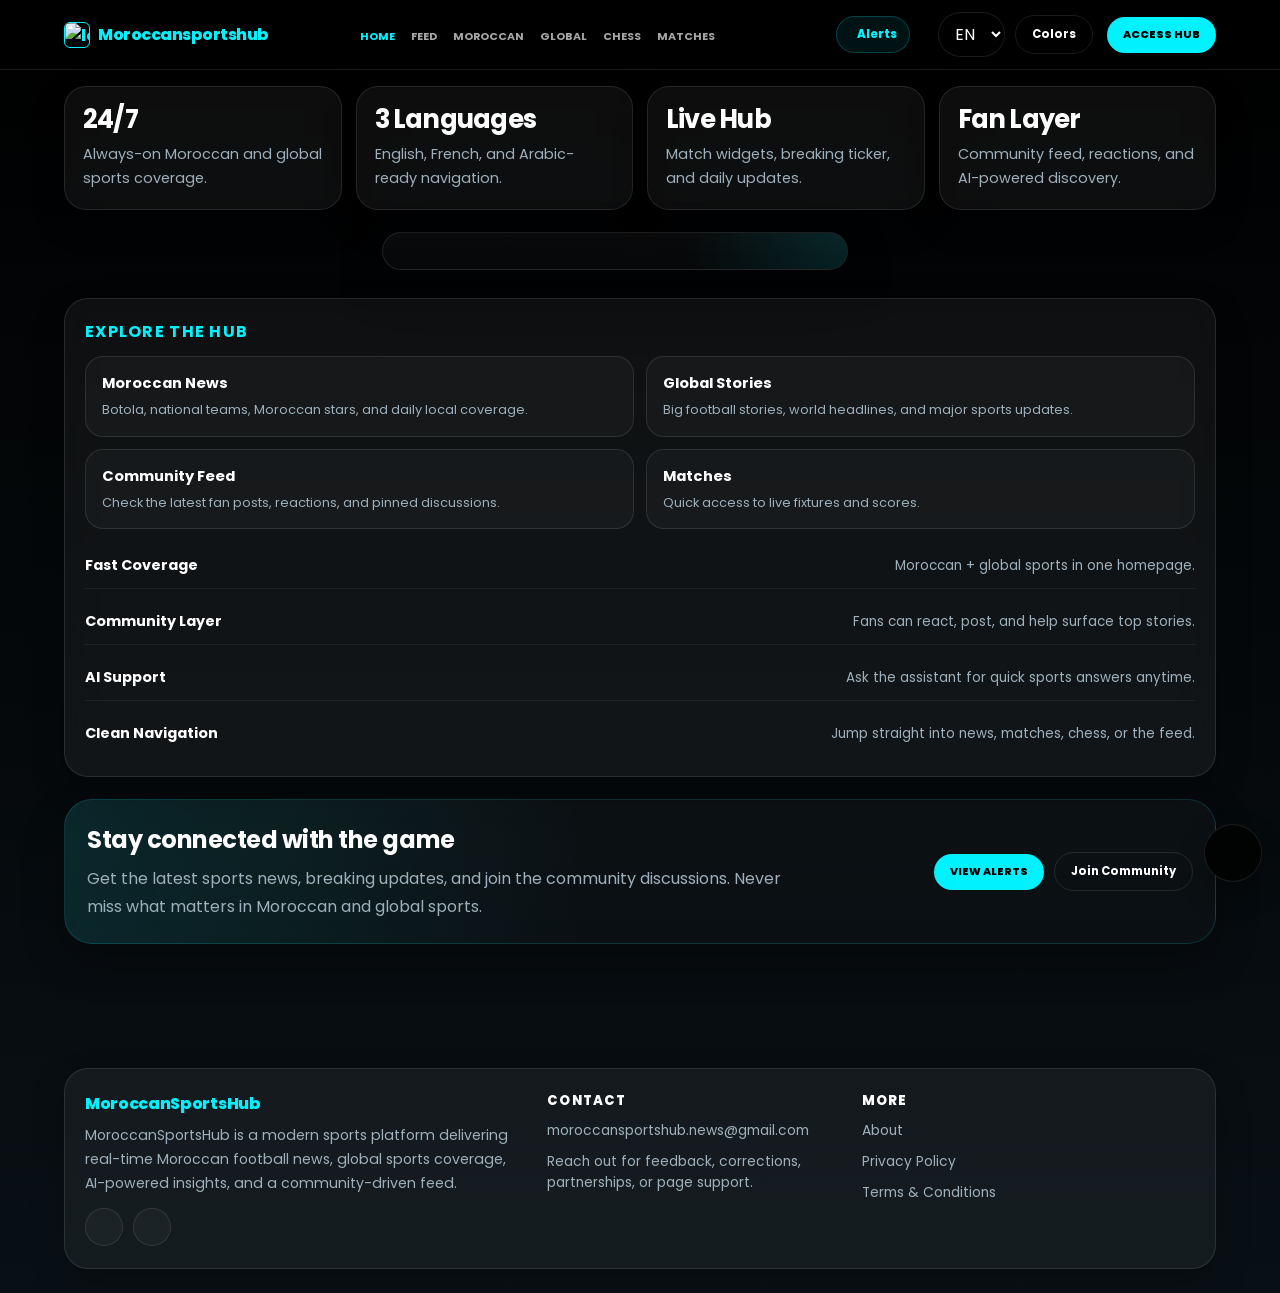
==== commit e4e49824: "Update index.html" ====
--- a/index.html
+++ b/index.html
@@ -56,15 +56,7 @@
     OneSignalDeferred.push(async function(OneSignal) {
       await OneSignal.init({
         appId: "46c5b523-3a97-496f-bdab-acf12982bb4f",
-        notifyButton: { enable: true },
-        promptOptions: {
-          slidedown: {
-            enabled: true,
-            autoPrompt: true,
-            pageViews: 1,
-            timeDelay: 3
-          }
-        }
+        notifyButton: { enable: true }
       });
     });
   </script>
@@ -312,6 +304,34 @@
       background: rgba(0,242,254,.05);
       color: var(--text);
       border-left: 3px solid var(--cyan);
+    }
+
+    .notif-cta-btn {
+      display: inline-flex;
+      align-items: center;
+      gap: 8px;
+      border: 1px solid rgba(0,242,254,.22);
+      background: rgba(0,242,254,.08);
+      color: var(--cyan);
+      border-radius: 999px;
+      padding: 9px 12px;
+      font-size: .72rem;
+      font-weight: 800;
+      cursor: pointer;
+      transition: transform .18s ease, border-color .18s ease, background .18s ease, color .18s ease;
+      white-space: nowrap;
+    }
+    .notif-cta-btn:hover {
+      transform: translateY(-1px);
+      border-color: rgba(0,242,254,.4);
+      background: rgba(0,242,254,.14);
+    }
+    .notif-cta-btn i {
+      font-size: .84rem;
+    }
+    .drawer-notif-btn {
+      width: 100%;
+      justify-content: center;
     }
 
     .home-grid {
@@ -1930,7 +1950,14 @@
       color: var(--dim);
       font-size: .8rem;
       line-height: 1.6;
-    }    .article-comment-report-btn,
+    }
+    .article-comment-actions-right {
+      display:flex;
+      gap:8px;
+      align-items:center;
+      flex-wrap:wrap;
+    }
+    .article-comment-report-btn,
     .feed-report-btn,
     .article-copy-btn,
     .admin-queue-btn,
@@ -2737,8 +2764,9 @@
         <span id="notif-count" class="notif-badge"></span>
       </div>
 
-      <button id="notif-enable-btn" class="ghost-btn desktop-mobile-hide" onclick="triggerNotificationPrompt()">
-        <i class="fa-solid fa-bell"></i> <span id="notif-enable-btn-text">Enable Alerts</span>
+      <button id="notif-cta-btn" class="notif-cta-btn desktop-mobile-hide" onclick="triggerNotificationPrompt()">
+        <i class="fa-solid fa-bell"></i>
+        <span id="notif-cta-text">Alerts</span>
       </button>
 
       <button class="icon-btn desktop-mobile-hide" onclick="toggleSearch()"><i class="fa-solid fa-magnifying-glass"></i></button>
@@ -2772,6 +2800,11 @@
     <div class="drawer-top-actions">
       <button class="ghost-btn" onclick="toggleSearch(); toggleDrawer(false);" id="drawer-search-btn">
         <i class="fa-solid fa-magnifying-glass"></i> Search
+      </button>
+
+      <button class="notif-cta-btn drawer-notif-btn" onclick="triggerNotificationPrompt(); toggleDrawer(false);" id="drawer-notif-btn">
+        <i class="fa-solid fa-bell"></i>
+        <span id="drawer-notif-btn-text">Alerts</span>
       </button>
 
       <div id="drawer-auth-ui">
@@ -3324,10 +3357,14 @@
         profileNav: 'Profile',
         agentHub: 'Agent Hub',
         notifTitle: 'INTELLIGENCE ALERTS',
-        notifEnableBtn: 'Enable Alerts',
+        notifEnableBtn: 'Alerts',
         notifAlreadyEnabled: 'Notifications are already enabled.',
         notifPromptOpened: 'Notification prompt opened.',
         notifPromptUnavailable: 'Notifications are not available right now.',
+        notifBlockedBrowser: 'Notifications are blocked in your browser settings.',
+        notifSdkLoading: 'Notifications are still loading. Try again in a moment.',
+        notifPromptNotSupported: 'Notification prompt is not supported on this page right now.',
+        notifPermissionDenied: 'Notification permission is denied for this site.',
         notifClear: 'Clear All',
         feedPageTitle: 'Community Feed',
         composer: 'Broadcast intelligence...',
@@ -3421,7 +3458,7 @@
         moroccoEsportDesc: 'Moroccan esports and gaming stories in one dedicated page.',
         filterAll: 'All',
         aiThinking: 'Thinking...',
-        aiError: 'Sports AI is temporarily unavailable. Please try again.',
+        aiError: 'I could not reach the AI backend right now. Please try again.',
         feedLatest: 'Latest',
         feedTop: 'Top',
         feedPinned: 'Pinned',
@@ -3478,10 +3515,14 @@
         profileNav: 'Profil',
         agentHub: 'Espace Agent',
         notifTitle: 'ALERTES',
-        notifEnableBtn: 'Activer les alertes',
+        notifEnableBtn: 'Alertes',
         notifAlreadyEnabled: 'Les notifications sont déjà activées.',
         notifPromptOpened: 'La demande de notification est ouverte.',
         notifPromptUnavailable: 'Les notifications ne sont pas disponibles pour le moment.',
+        notifBlockedBrowser: 'Les notifications sont bloquées dans les paramètres du navigateur.',
+        notifSdkLoading: 'Les notifications sont encore en cours de chargement. Réessayez dans un instant.',
+        notifPromptNotSupported: "La demande de notification n'est pas prise en charge sur cette page pour le moment.",
+        notifPermissionDenied: 'L’autorisation des notifications est refusée pour ce site.',
         notifClear: 'Tout effacer',
         feedPageTitle: 'Fil Communautaire',
         composer: 'Publier une info...',
@@ -3575,7 +3616,7 @@
         moroccoEsportDesc: 'Actualités marocaines de l’esport et du gaming.',
         filterAll: 'Tout',
         aiThinking: 'Réflexion...',
-        aiError: 'Sports AI est temporairement indisponible. Réessayez.',
+        aiError: 'Je ne peux pas joindre l’IA pour le moment. Réessayez.',
         feedLatest: 'Derniers',
         feedTop: 'Top',
         feedPinned: 'Épinglés',
@@ -3632,10 +3673,14 @@
         profileNav: 'الملف الشخصي',
         agentHub: 'حسابي',
         notifTitle: 'الإشعارات',
-        notifEnableBtn: 'تفعيل الإشعارات',
+        notifEnableBtn: 'التنبيهات',
         notifAlreadyEnabled: 'الإشعارات مفعلة بالفعل.',
         notifPromptOpened: 'تم فتح طلب الإشعارات.',
         notifPromptUnavailable: 'الإشعارات غير متاحة حالياً.',
+        notifBlockedBrowser: 'الإشعارات محظورة في إعدادات المتصفح.',
+        notifSdkLoading: 'الإشعارات ما زالت قيد التحميل. حاول مرة أخرى بعد لحظة.',
+        notifPromptNotSupported: 'طلب الإشعارات غير مدعوم على هذه الصفحة حالياً.',
+        notifPermissionDenied: 'تم رفض إذن الإشعارات لهذا الموقع.',
         notifClear: 'مسح الكل',
         feedPageTitle: 'منشورات المجتمع',
         composer: 'انشر خبراً...',
@@ -3729,7 +3774,7 @@
         moroccoEsportDesc: 'أخبار الرياضات الإلكترونية والألعاب في المغرب.',
         filterAll: 'الكل',
         aiThinking: 'جارٍ التفكير...',
-        aiError: 'الذكاء الرياضي غير متاح مؤقتاً. حاول مرة أخرى.',
+        aiError: 'تعذر الوصول إلى الذكاء الاصطناعي حالياً. حاول مرة أخرى.',
         feedLatest: 'الأحدث',
         feedTop: 'الأعلى',
         feedPinned: 'المثبتة',
@@ -3795,7 +3840,7 @@
         aiPromptTennis: 'Latest tennis news',
         aiPromptMatches: 'Latest matches news',
         aiSend: 'Send',
-        aiError: 'Sports AI is temporarily unavailable. Please try again.',
+        aiError: 'AI is currently unavailable. Try again.',
         colorsModalTitle: 'Color Studio',
         colorsModalDesc: 'Customize the website palette.',
         colorLabelBg: 'Background',
@@ -3849,7 +3894,7 @@
         aiPromptTennis: 'Dernières nouvelles du tennis',
         aiPromptMatches: 'Dernières nouvelles des matchs',
         aiSend: 'Envoyer',
-        aiError: 'Sports AI est temporairement indisponible. Réessayez.',
+        aiError: 'IA indisponible. Réessayez.',
         colorsModalTitle: 'Studio Couleurs',
         colorsModalDesc: 'Personnalisez la palette du site.',
         colorLabelBg: 'Arrière-plan',
@@ -3903,7 +3948,7 @@
         aiPromptTennis: 'آخر أخبار التنس',
         aiPromptMatches: 'آخر أخبار المباريات',
         aiSend: 'إرسال',
-        aiError: 'الذكاء الرياضي غير متاح مؤقتاً. حاول مرة أخرى.',
+        aiError: 'الذكاء غير متاح حالياً. حاول مرة أخرى.',
         colorsModalTitle: 'استوديو الألوان',
         colorsModalDesc: 'تخصيص ألوان الموقع.',
         colorLabelBg: 'الخلفية',
@@ -4009,6 +4054,8 @@
       $('#nav-matches').text(t('matches'));
       $('#nav-admin').text(t('admin'));
       $('#drawer-search-btn').html(`<i class="fa-solid fa-magnifying-glass"></i> ${t('search')}`);
+      $('#notif-cta-text').text(t('notifEnableBtn'));
+      $('#drawer-notif-btn-text').text(t('notifEnableBtn'));
       $('#notif-title').text(t('notifTitle'));
       $('#notif-clear').text(t('notifClear'));
       $('#feed-page-title').text(t('feedPageTitle'));
@@ -4569,20 +4616,65 @@
 
     async function triggerNotificationPrompt() {
       try {
-        if (!window.OneSignal || !OneSignal.Notifications) {
-          showToast(t('notifPromptUnavailable'), 'error');
+        if (typeof Notification !== 'undefined' && Notification.permission === 'denied') {
+          showToast(t('notifBlockedBrowser'), 'error');
           return;
         }
 
-        if (OneSignal.Notifications.permission === 'granted') {
+        let oneSignalRef = window.mshOneSignalRef || window.OneSignal || null;
+
+        if (!window.mshOneSignalReady) {
+          for (let i = 0; i < 12; i++) {
+            await new Promise(resolve => setTimeout(resolve, 500));
+            oneSignalRef = window.mshOneSignalRef || window.OneSignal || null;
+            if (window.mshOneSignalReady && oneSignalRef) break;
+          }
+        }
+
+        oneSignalRef = window.mshOneSignalRef || oneSignalRef || window.OneSignal || null;
+
+        if (!oneSignalRef) {
+          showToast(t('notifSdkLoading'), 'error');
+          return;
+        }
+
+        const permissionState = oneSignalRef.Notifications?.permission || (typeof Notification !== 'undefined' ? Notification.permission : 'default');
+
+        if (permissionState === 'granted') {
           showToast(t('notifAlreadyEnabled'), 'success');
           return;
         }
 
-        await OneSignal.Slidedown.promptPush({ force: true });
-        showToast(t('notifPromptOpened'), 'success');
+        if (permissionState === 'denied') {
+          showToast(t('notifPermissionDenied'), 'error');
+          return;
+        }
+
+        if (oneSignalRef.Slidedown && typeof oneSignalRef.Slidedown.promptPush === 'function') {
+          await oneSignalRef.Slidedown.promptPush({ force: true });
+          showToast(t('notifPromptOpened'), 'success');
+          return;
+        }
+
+        if (oneSignalRef.Notifications && typeof oneSignalRef.Notifications.requestPermission === 'function') {
+          const result = await oneSignalRef.Notifications.requestPermission();
+          if (result === true || oneSignalRef.Notifications.permission === 'granted') {
+            showToast(t('notifPromptOpened'), 'success');
+            return;
+          }
+          if (typeof Notification !== 'undefined' && Notification.permission === 'denied') {
+            showToast(t('notifPermissionDenied'), 'error');
+            return;
+          }
+        }
+
+        showToast(t('notifPromptNotSupported'), 'error');
       } catch (error) {
         console.error('Notification prompt error:', error);
+        if (typeof Notification !== 'undefined' && Notification.permission === 'denied') {
+          showToast(t('notifPermissionDenied'), 'error');
+          return;
+        }
         showToast(t('notifPromptUnavailable'), 'error');
       }
     }
